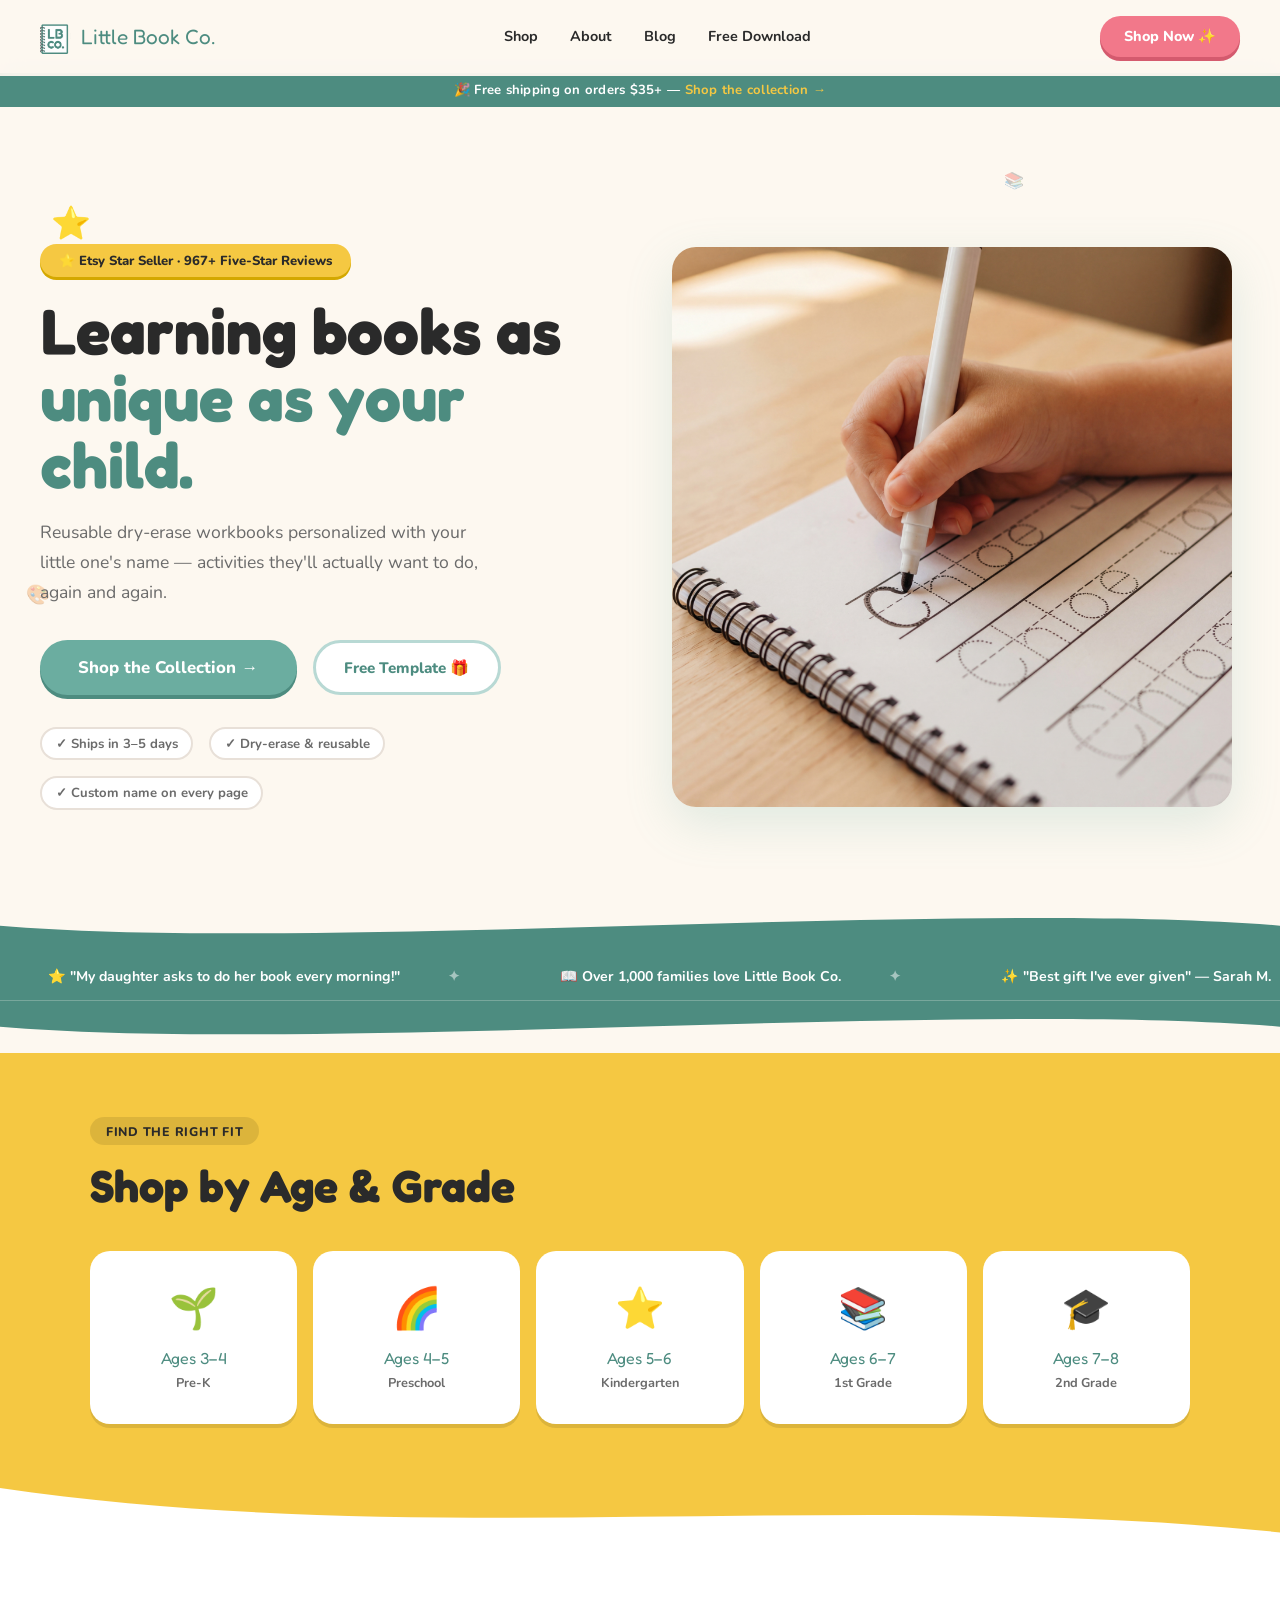
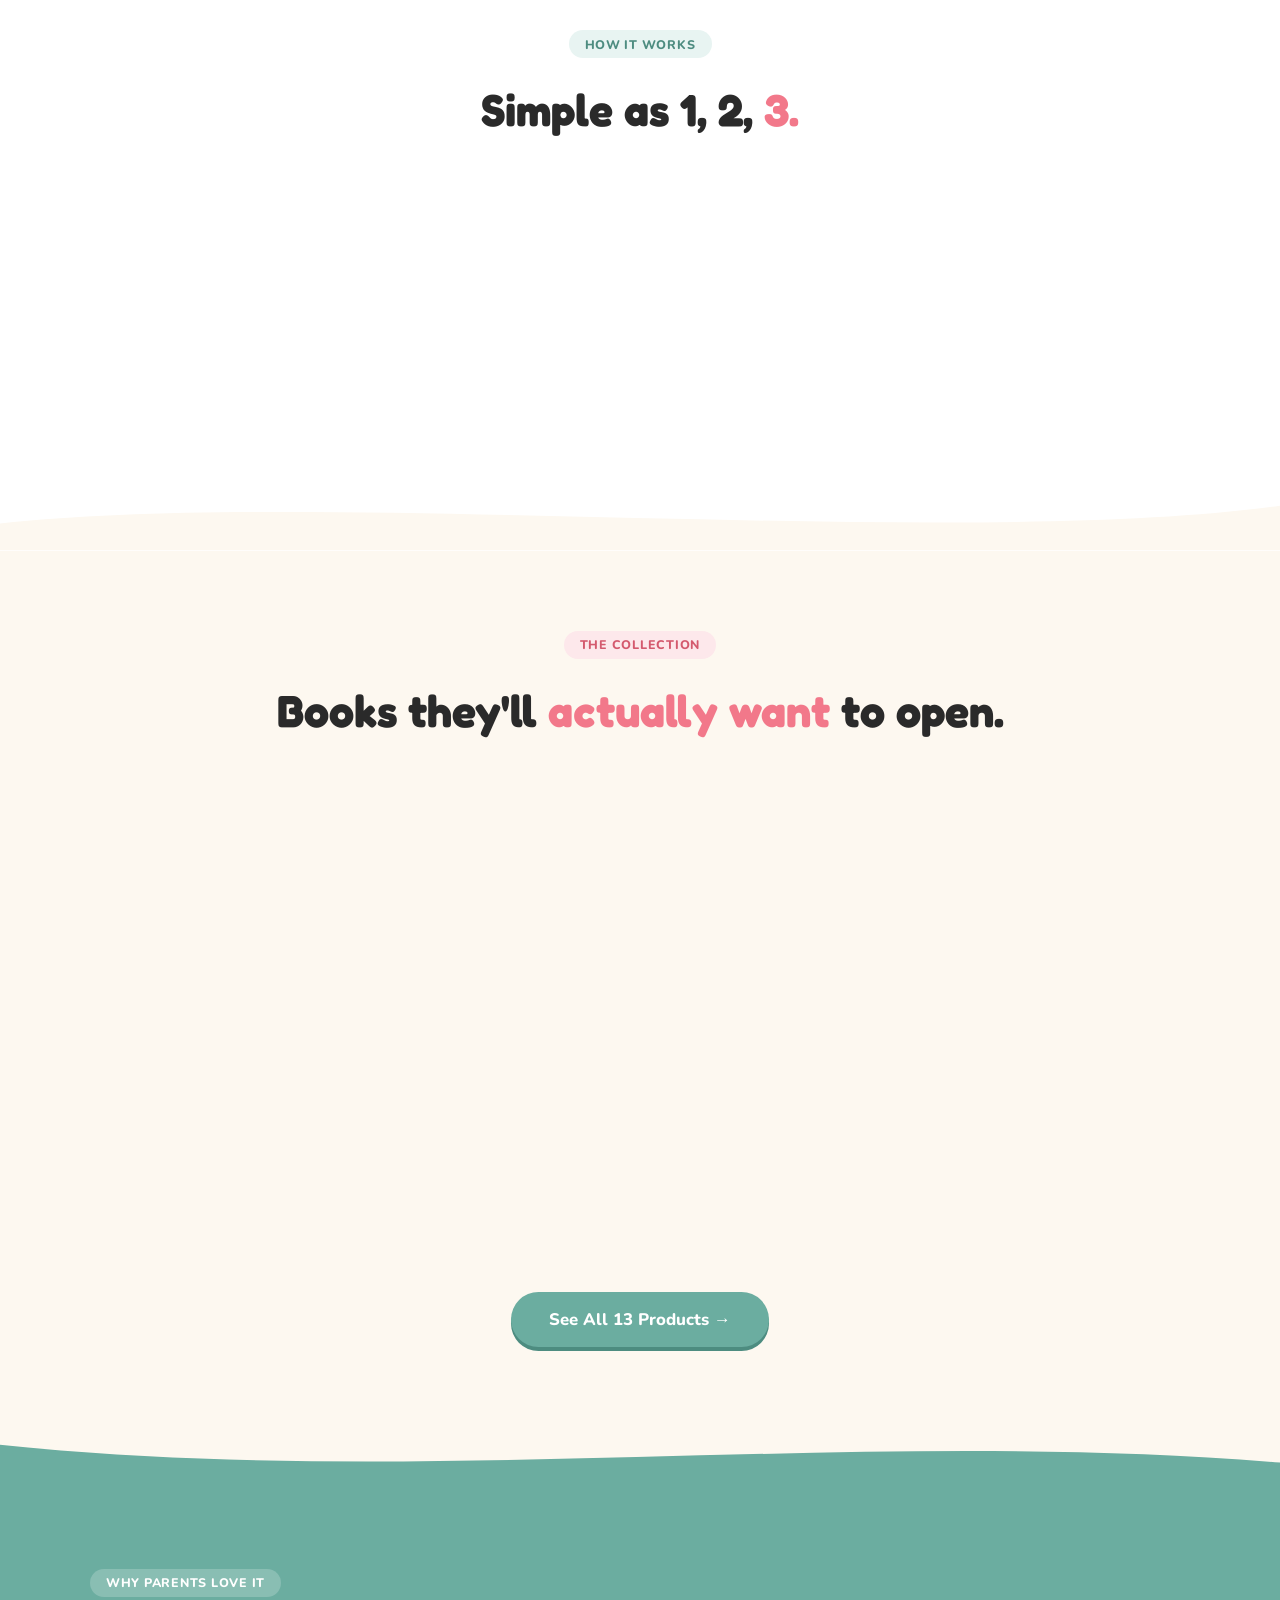
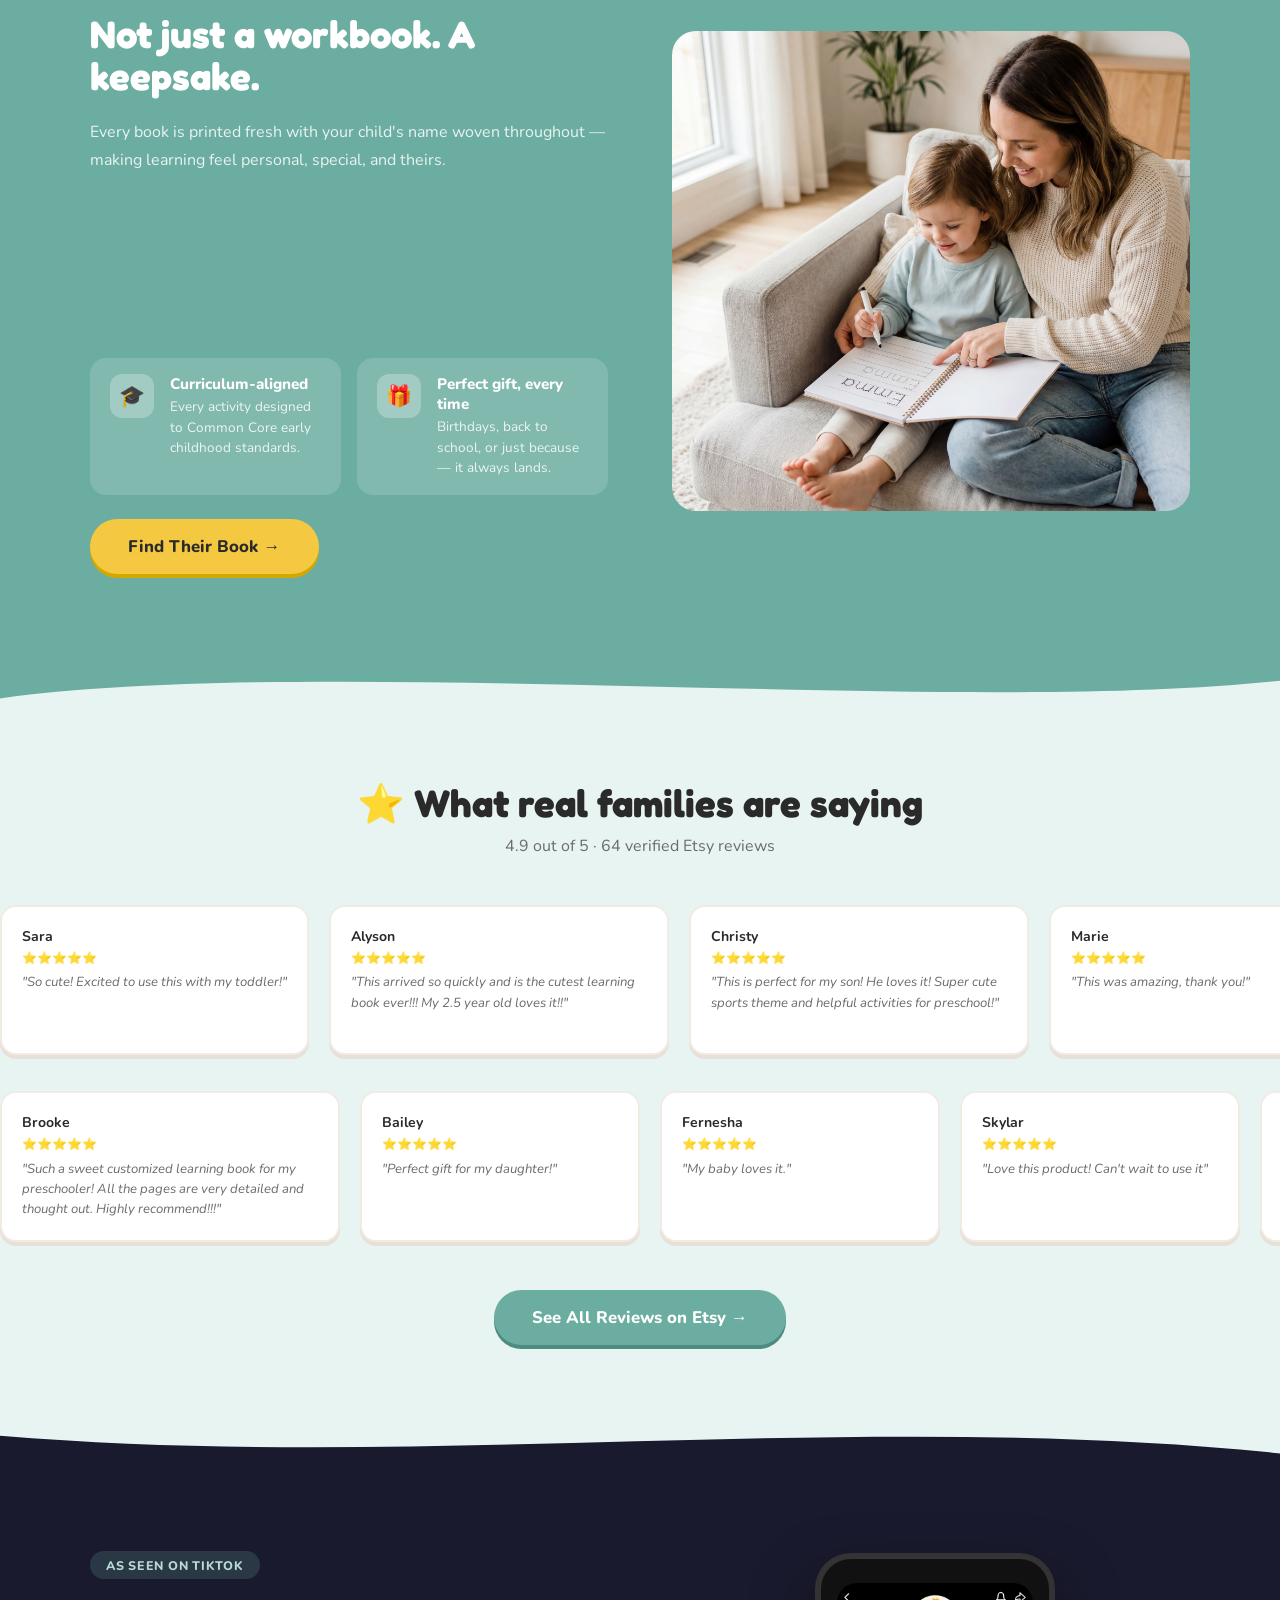
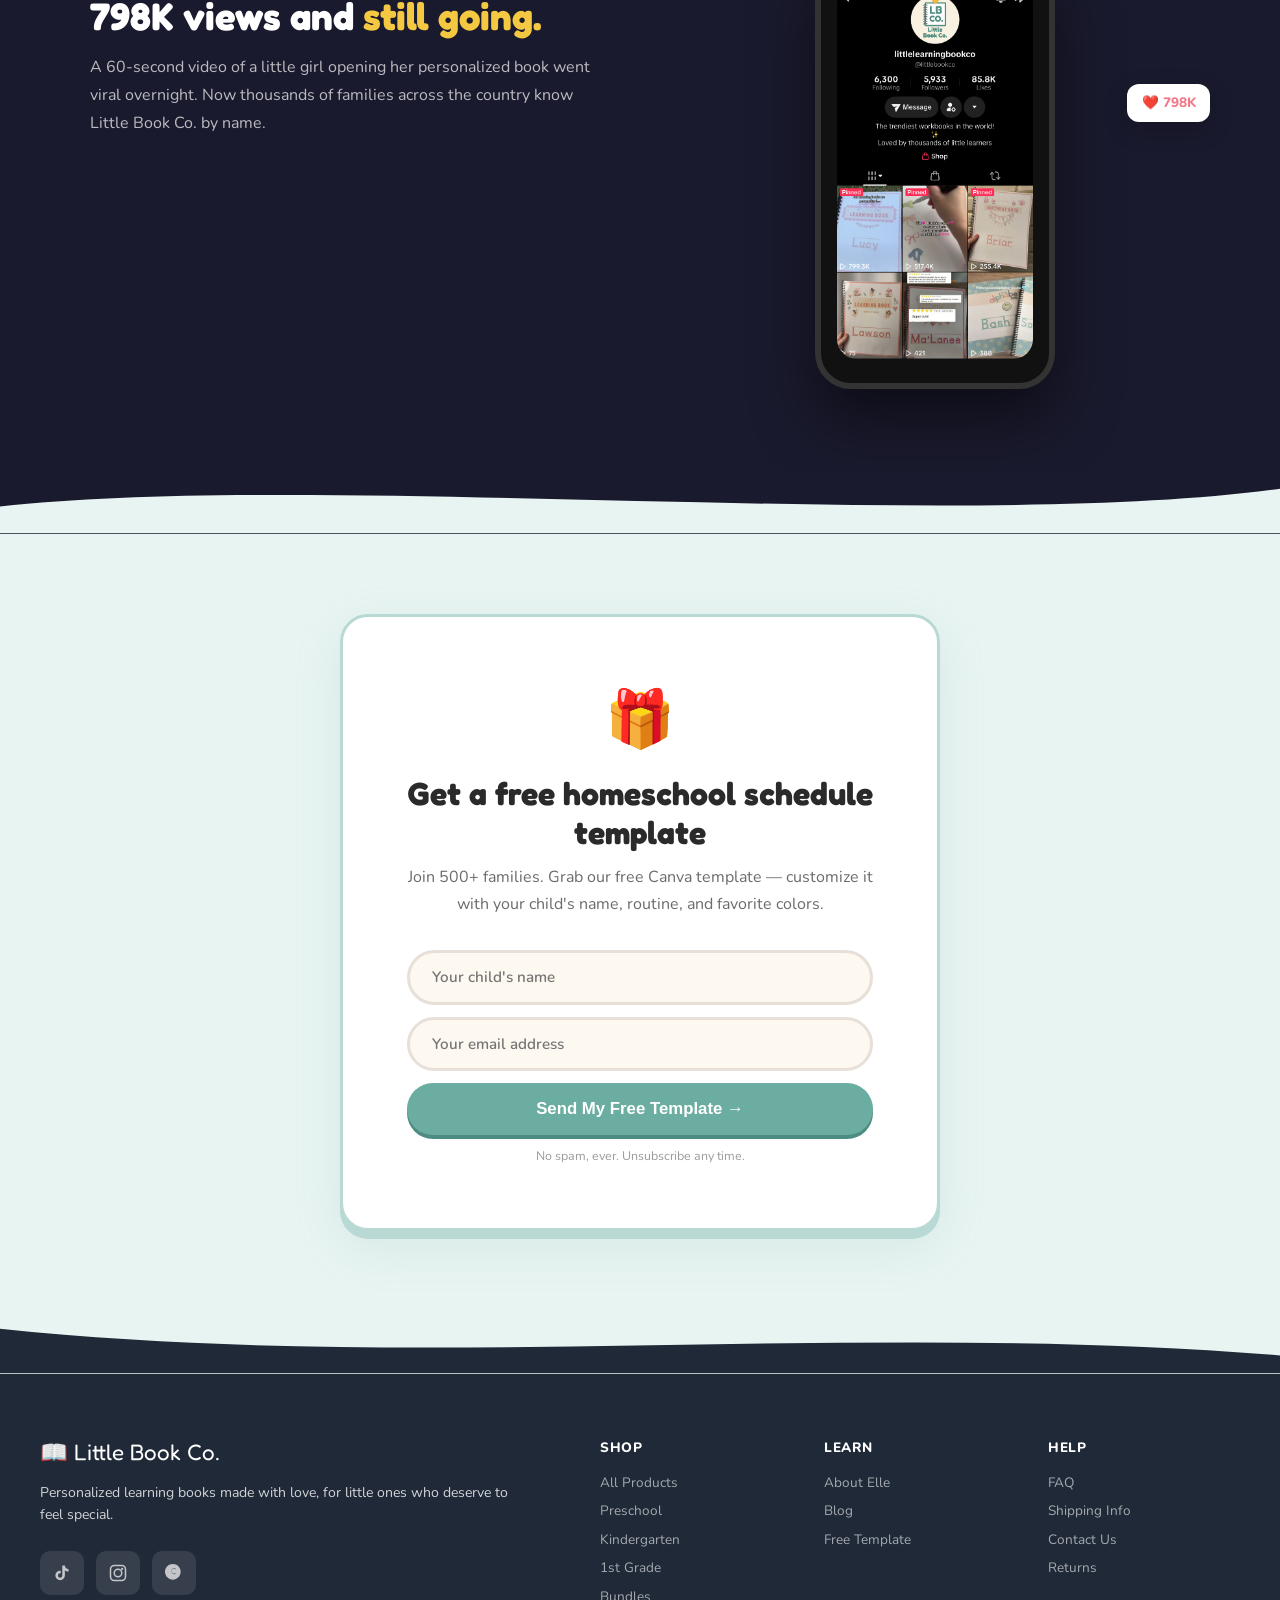
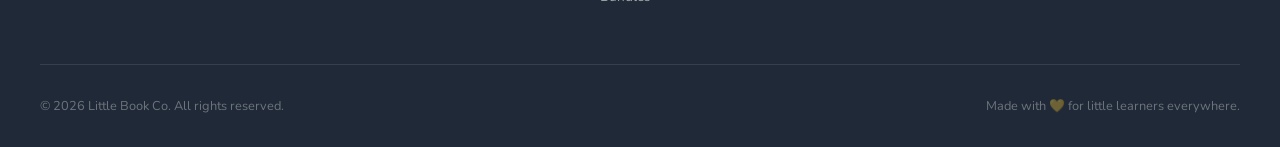
==== index.html @ 2acd8bfc "add back 4 why-items in 2x2 grid to left of mom-child photo Co-Authored-By: Claude Opus 4.6 (1M cont" ====
<!DOCTYPE html>
<html lang="en">
<head>
<meta charset="UTF-8">
<meta name="viewport" content="width=device-width, initial-scale=1.0">
<title>Little Book Co. — Personalized Learning Books for Little Ones</title>
<meta name="description" content="Reusable, personalized preschool workbooks made with love. Dry-erase pages, custom names, and activities kids actually want to do.">
<meta property="og:image" content="og-image.jpg">
<meta property="og:type" content="website">
<meta name="twitter:card" content="summary_large_image">
<meta name="twitter:image" content="og-image.jpg">
<link rel="preconnect" href="https://fonts.googleapis.com">
<link rel="preconnect" href="https://fonts.gstatic.com" crossorigin>
<link href="https://fonts.googleapis.com/css2?family=Fredoka+One&family=Nunito:ital,wght@0,400;0,600;0,700;0,800;0,900;1,700&family=Playfair+Display:ital,wght@0,700;1,700&display=swap" rel="stylesheet">
<style>
:root {
  --teal: #6BADA0;
  --teal-dark: #4d8c80;
  --teal-light: #b8d9d4;
  --teal-pale: #e8f4f2;
  --cream: #FDF8F0;
  --gold: #F5C842;
  --gold-dark: #d4a800;
  --rose: #F2788A;
  --rose-dark: #d45a6e;
  --rose-light: #fde8eb;
  --lavender: #B89FD8;
  --mint: #7ECFB3;
  --text: #2a2a2a;
  --text-light: #6b6b6b;
  --white: #ffffff;
}

* { margin: 0; padding: 0; box-sizing: border-box; }
html { scroll-behavior: smooth; }
body { font-family: 'Nunito', sans-serif; background: var(--cream); color: var(--text); overflow-x: hidden; }

/* ===== NAV ===== */
.nav {
  position: fixed; top: 0; left: 0; right: 0; z-index: 100;
  display: flex; align-items: center; justify-content: space-between;
  padding: 1rem 2.5rem;
  background: rgba(253,248,240,0.92);
  backdrop-filter: blur(12px);
  border-bottom: 3px solid transparent;
  transition: all 0.3s;
}
.nav.scrolled { border-bottom-color: var(--gold); box-shadow: 0 4px 20px rgba(0,0,0,0.08); }
.nav-logo { display: flex; align-items: center; gap: .6rem; text-decoration: none; }
.nav-logo-icon { font-size: 1.6rem; }
.nav-logo-text { font-family: 'Fredoka One', cursive; font-size: 1.3rem; color: var(--teal-dark); }
.nav-links { display: flex; list-style: none; gap: 2rem; }
.nav-links a { text-decoration: none; color: var(--text); font-size: .9rem; font-weight: 700; transition: color 0.2s; }
.nav-links a:hover { color: var(--teal-dark); }
.nav-cta {
  background: var(--rose); color: white;
  padding: .65rem 1.5rem; border-radius: 50px;
  text-decoration: none; font-size: .9rem; font-weight: 800;
  transition: all 0.2s; box-shadow: 0 4px 0 var(--rose-dark);
}
.nav-cta:hover { transform: translateY(-2px); box-shadow: 0 6px 0 var(--rose-dark); }
.hamburger { display: none; flex-direction: column; gap: 5px; background: none; border: none; cursor: pointer; padding: 4px; }
.hamburger span { display: block; width: 24px; height: 3px; background: var(--text); border-radius: 3px; transition: all 0.3s; }
.hamburger.open span:nth-child(1) { transform: rotate(45deg) translate(5px, 5px); }
.hamburger.open span:nth-child(2) { opacity: 0; }
.hamburger.open span:nth-child(3) { transform: rotate(-45deg) translate(5px, -5px); }
.mobile-menu {
  display: none; position: fixed; inset: 0; background: var(--cream); z-index: 99;
  flex-direction: column; align-items: center; justify-content: center; gap: 1.5rem;
  transform: translateY(-100%); transition: transform 0.35s cubic-bezier(.4,0,.2,1);
}
.mobile-menu.open { transform: translateY(0); display: flex; }
.mobile-menu a { font-family: 'Fredoka One', cursive; font-size: 1.8rem; text-decoration: none; color: var(--text); }
.mobile-menu a:hover { color: var(--teal-dark); }
.mobile-cta { background: var(--rose) !important; color: white !important; padding: .8rem 2.5rem; border-radius: 50px; font-size: 1.2rem !important; }

/* ===== ANNOUNCEMENT BAR ===== */
.announce-bar {
  background: var(--teal-dark); color: white;
  text-align: center; padding: .5rem 1rem;
  font-size: .82rem; font-weight: 700; letter-spacing: .02em;
  margin-top: 73px;
}
.announce-bar a { color: var(--gold); text-decoration: none; }

/* ===== HERO ===== */
.hero {
  background: var(--cream);
  padding: 3rem 2.5rem 0;
  position: relative; overflow: hidden;
  min-height: 88vh; display: flex; align-items: center;
}
/* Scattered doodle decorations */
.deco { position: absolute; pointer-events: none; z-index: 0; }
.deco-star { font-size: 2rem; animation: spin 8s linear infinite; }
.deco-heart { font-size: 1.5rem; animation: float 4s ease-in-out infinite; }
.deco-pencil { font-size: 1.8rem; animation: float 5s ease-in-out infinite 1s; }
.deco-star2 { font-size: 1.2rem; animation: spin 6s linear infinite reverse; }
@keyframes spin { from { transform: rotate(0deg); } to { transform: rotate(360deg); } }
@keyframes float { 0%,100% { transform: translateY(0) rotate(-5deg); } 50% { transform: translateY(-12px) rotate(5deg); } }

.hero-inner {
  max-width: 1200px; margin: 0 auto; width: 100%;
  display: grid; grid-template-columns: 1fr 1fr; gap: 3rem; align-items: center;
  position: relative; z-index: 1;
}
.hero-badge {
  display: inline-flex; align-items: center; gap: .5rem;
  background: var(--gold); color: var(--text);
  padding: .45rem 1.2rem; border-radius: 50px;
  font-size: .82rem; font-weight: 800;
  margin-bottom: 1.25rem;
  box-shadow: 0 3px 0 var(--gold-dark);
}
.hero-text h1 {
  font-family: 'Fredoka One', cursive;
  font-size: clamp(2.8rem, 5vw, 4.5rem);
  line-height: 1.05; color: #2a2a2a;
  margin-bottom: 1.25rem;
}
.hero-text h1 em { font-style: normal; color: var(--teal-dark); }
.hero-text p {
  font-size: 1.1rem; line-height: 1.7;
  color: var(--text-light); margin-bottom: 2rem; max-width: 460px;
}
.hero-btns { display: flex; gap: 1rem; flex-wrap: wrap; margin-bottom: 2rem; }
.btn-primary {
  display: inline-block;
  background: var(--teal); color: white;
  padding: .9rem 1.8rem; border-radius: 50px;
  text-decoration: none; font-size: .95rem; font-weight: 800;
  transition: all 0.2s; border: none; cursor: pointer;
  box-shadow: 0 4px 0 var(--teal-dark);
}
.btn-primary:hover { transform: translateY(-2px); box-shadow: 0 6px 0 var(--teal-dark); }
.btn-primary.sm { padding: .6rem 1.2rem; font-size: .85rem; box-shadow: 0 3px 0 var(--teal-dark); }
.btn-primary.lg { padding: 1rem 2.4rem; font-size: 1.05rem; }
.btn-primary.yellow { background: var(--gold); color: var(--text); box-shadow: 0 4px 0 var(--gold-dark); }
.btn-primary.yellow:hover { box-shadow: 0 6px 0 var(--gold-dark); }
.btn-ghost {
  display: inline-block;
  background: white; color: var(--teal-dark);
  padding: .9rem 1.8rem; border-radius: 50px;
  text-decoration: none; font-size: .95rem; font-weight: 800;
  border: 3px solid var(--teal-light);
  transition: all 0.2s;
}
.btn-ghost:hover { border-color: var(--teal); background: var(--teal-pale); }

.hero-trust { display: flex; flex-wrap: wrap; gap: 1rem; }
.trust-item {
  display: flex; align-items: center; gap: .4rem;
  font-size: .82rem; font-weight: 700; color: var(--text-light);
  background: white; padding: .35rem .85rem; border-radius: 50px;
  border: 2px solid #e8e0d8;
}

/* Hero visual */
.hero-visual { position: relative; display: flex; justify-content: center; align-items: flex-end; }
.hero-product-card {
  background: white; border-radius: 24px;
  box-shadow: 0 16px 48px rgba(107,173,160,0.2), 0 6px 0 var(--teal-light);
  overflow: hidden; width: 100%; max-width: 340px;
  animation: float 4s ease-in-out infinite;
}
.product-card-img {
  background: var(--teal-pale); padding: 2.5rem;
  display: flex; align-items: center; justify-content: center; min-height: 240px;
}
.book-cover {
  width: 140px; height: 180px;
  background: var(--teal);
  border-radius: 4px 16px 16px 4px;
  box-shadow: -8px 8px 0 rgba(0,0,0,0.15), inset -3px 0 6px rgba(0,0,0,0.1);
  display: flex; flex-direction: column;
  align-items: center; justify-content: center;
  padding: 1rem; text-align: center; color: white;
}
.book-label { font-size: .65rem; font-weight: 700; letter-spacing: .1em; text-transform: uppercase; opacity: .9; }
.book-label.bold { font-family: 'Fredoka One', cursive; font-size: .85rem; background: rgba(255,255,255,0.2); padding: .15rem .5rem; border-radius: 6px; margin: .15rem 0; letter-spacing: 0; }
.book-label.sm { font-size: .6rem; opacity: .7; }
.book-name-line { font-family: 'Playfair Display', serif; font-style: italic; font-size: .85rem; margin: .5rem 0; }
.book-icons { font-size: .8rem; letter-spacing: .1em; }
.product-card-info { padding: 1.25rem 1.5rem; }
.product-card-name { font-weight: 800; font-size: .95rem; margin-bottom: .25rem; }
.product-card-price { font-family: 'Fredoka One', cursive; font-size: 1.3rem; color: var(--teal-dark); margin-bottom: .75rem; }
.product-card-btn {
  display: block; background: var(--teal); color: white;
  padding: .65rem 1rem; border-radius: 50px; text-decoration: none;
  font-size: .85rem; font-weight: 800; text-align: center;
  box-shadow: 0 3px 0 var(--teal-dark); transition: all .2s;
}
.product-card-btn:hover { transform: translateY(-2px); box-shadow: 0 5px 0 var(--teal-dark); }
.hero-floating-badge {
  position: absolute;
  background: white; border-radius: 50px;
  padding: .45rem 1rem; font-size: .8rem; font-weight: 800;
  box-shadow: 0 4px 16px rgba(0,0,0,0.12);
  white-space: nowrap; border: 2px solid var(--gold);
}
.badge-top { top: -10px; right: -20px; }
.badge-bottom { bottom: 60px; left: -40px; }

/* ===== WAVE DIVIDER ===== */
.wave-divider { display: block; width: 100%; overflow: hidden; line-height: 0; }
.wave-divider svg { display: block; width: 100%; }

/* ===== TICKER ===== */
.ticker-wrap { background: var(--teal-dark); overflow: hidden; padding: .8rem 0; white-space: nowrap; }
.ticker { display: inline-block; animation: ticker 30s linear infinite; }
.ticker span { display: inline-block; color: white; font-size: .88rem; font-weight: 700; padding: 0 3rem; }
.ticker span::after { content: "✦"; margin-left: 3rem; opacity: .5; }
@keyframes ticker { from { transform: translateX(0); } to { transform: translateX(-50%); } }

/* ===== SHOP BY AGE ===== */
.shop-by-age { background: var(--gold); padding: 4rem 2.5rem; position: relative; }
.shop-by-age-inner { max-width: 1100px; margin: 0 auto; }
.section-eyebrow {
  display: inline-block; background: rgba(0,0,0,0.1); color: var(--text);
  padding: .35rem 1rem; border-radius: 50px;
  font-size: .78rem; font-weight: 800; letter-spacing: .06em; text-transform: uppercase;
  margin-bottom: 1rem;
}
.shop-by-age h2 {
  font-family: 'Fredoka One', cursive;
  font-size: clamp(2rem, 3.5vw, 3rem); color: var(--text);
  margin-bottom: 2.5rem; line-height: 1.1;
}
.age-tiles { display: grid; grid-template-columns: repeat(5, 1fr); gap: 1rem; }
.age-tile {
  background: white; border-radius: 20px;
  padding: 1.75rem 1rem; text-align: center;
  text-decoration: none; color: var(--text);
  transition: all 0.2s;
  box-shadow: 0 4px 0 rgba(0,0,0,0.1);
  border: 3px solid transparent;
}
.age-tile:hover { transform: translateY(-4px); box-shadow: 0 8px 0 rgba(0,0,0,0.1); border-color: var(--teal); }
.age-tile-emoji { font-size: 2.5rem; display: block; margin-bottom: .75rem; }
.age-tile-age { font-family: 'Fredoka One', cursive; font-size: 1rem; color: var(--teal-dark); display: block; margin-bottom: .2rem; }
.age-tile-label { font-size: .8rem; font-weight: 700; color: var(--text-light); }

/* ===== HOW IT WORKS ===== */
.how { background: white; padding: 5rem 2.5rem 3rem; position: relative; }
.how-inner { max-width: 1100px; margin: 0 auto; }
.section-header { text-align: center; margin-bottom: 3.5rem; }
.section-header h2 {
  font-family: 'Fredoka One', cursive;
  font-size: clamp(2rem, 3.5vw, 2.8rem); color: var(--text);
}
.section-header h2 em { font-style: normal; color: var(--rose); }
.steps-grid { display: grid; grid-template-columns: repeat(3, 1fr); gap: 2rem; }
.step-card {
  text-align: center; padding: 2.5rem 1.75rem;
  border-radius: 24px; position: relative;
  border: 3px solid transparent;
  transition: all 0.3s;
}
.step-card:nth-child(1) { background: var(--teal-pale); border-color: var(--teal-light); }
.step-card:nth-child(2) { background: #fef9e8; border-color: #fce97a; }
.step-card:nth-child(3) { background: var(--rose-light); border-color: #f9b8c3; }
.step-card:hover { transform: translateY(-6px); }
.step-num {
  position: absolute; top: -16px; left: 50%; transform: translateX(-50%);
  width: 32px; height: 32px; border-radius: 50%;
  font-family: 'Fredoka One', cursive; font-size: .9rem; color: white;
  display: flex; align-items: center; justify-content: center;
}
.step-card:nth-child(1) .step-num { background: var(--teal); }
.step-card:nth-child(2) .step-num { background: var(--gold-dark); }
.step-card:nth-child(3) .step-num { background: var(--rose); }
.step-icon { font-size: 3rem; margin-bottom: 1rem; display: block; }
.step-card h3 { font-family: 'Fredoka One', cursive; font-size: 1.3rem; margin-bottom: .5rem; }
.step-card p { font-size: .9rem; color: var(--text-light); line-height: 1.6; }

/* ===== PRODUCTS ===== */
.products-section { background: var(--cream); padding: 5rem 2.5rem; }
.products-inner { max-width: 1100px; margin: 0 auto; }
.products-grid { display: grid; grid-template-columns: repeat(3, 1fr); gap: 1.75rem; margin-bottom: 3rem; }
.product-card {
  background: white; border-radius: 24px; overflow: hidden;
  box-shadow: 0 4px 0 #e8e0d8;
  border: 3px solid #f0ebe3;
  transition: all 0.3s; cursor: pointer;
}
.product-card:hover { transform: translateY(-6px); box-shadow: 0 10px 0 #e8e0d8; border-color: var(--teal-light); }
.pc-img {
  height: 210px; display: flex; align-items: center; justify-content: center;
  position: relative; overflow: hidden;
}
.pc-book {
  width: 95px; height: 125px; border-radius: 4px 12px 12px 4px;
  box-shadow: -6px 6px 0 rgba(0,0,0,0.12);
  display: flex; align-items: center; justify-content: center;
  transition: transform 0.3s;
}
.product-card:hover .pc-book { transform: rotate(-4deg) scale(1.05); }
.pc-book-inner { text-align: center; color: white; font-size: .72rem; font-weight: 700; line-height: 1.7; }
.pc-name { display: block; font-family: 'Playfair Display', serif; font-style: italic; font-size: .88rem; }
.pc-body { padding: 1.4rem; }
.pc-tag {
  display: inline-block; padding: .2rem .7rem; border-radius: 50px;
  font-size: .72rem; font-weight: 800; margin-bottom: .6rem;
}
.pc-tag.teal { background: var(--teal-pale); color: var(--teal-dark); }
.pc-tag.rose { background: var(--rose-light); color: var(--rose-dark); }
.pc-tag.gold { background: #fef9e8; color: var(--gold-dark); }
.pc-body h3 { font-family: 'Fredoka One', cursive; font-size: 1.1rem; margin-bottom: .4rem; }
.pc-body p { font-size: .84rem; color: var(--text-light); line-height: 1.5; margin-bottom: .9rem; }
.pc-price { font-family: 'Fredoka One', cursive; font-size: 1.2rem; color: var(--teal-dark); margin-bottom: .75rem; }
.products-cta { text-align: center; }

/* ===== COLOR BLOCK SECTION ===== */
.color-block { padding: 5rem 2.5rem; position: relative; }
.color-block.teal-bg { background: var(--teal); }
.color-block.rose-bg { background: var(--rose-light); }
.color-block-inner { max-width: 1100px; margin: 0 auto; display: grid; grid-template-columns: 1fr 1fr; gap: 4rem; align-items: center; }
.color-block.teal-bg h2 { color: white; }
.color-block.teal-bg p { color: rgba(255,255,255,0.85); }
.color-block.teal-bg .section-eyebrow { background: rgba(255,255,255,0.2); color: white; }
.color-block h2 { font-family: 'Fredoka One', cursive; font-size: clamp(2rem,3vw,2.8rem); line-height: 1.1; margin-bottom: 1.25rem; }
.color-block p { font-size: 1rem; line-height: 1.75; margin-bottom: 2rem; }

/* WHY LIST */
.why-list { display: flex; flex-direction: column; gap: 1.25rem; }
.why-item {
  display: flex; gap: 1rem; align-items: flex-start;
  background: rgba(255,255,255,0.15); border-radius: 16px; padding: 1rem 1.25rem;
}
.why-icon-wrap {
  width: 44px; height: 44px; border-radius: 12px;
  background: rgba(255,255,255,0.25);
  display: flex; align-items: center; justify-content: center;
  font-size: 1.3rem; flex-shrink: 0;
}
.why-item strong { display: block; font-size: .95rem; font-weight: 800; color: white; margin-bottom: .2rem; }
.why-item p { font-size: .85rem; color: rgba(255,255,255,0.8); line-height: 1.5; margin: 0; }

/* REVIEW STACK */
.review-stack { display: flex; flex-direction: column; gap: 1rem; }
.review-card {
  background: white; border-radius: 20px;
  padding: 1.5rem; box-shadow: 0 4px 0 rgba(0,0,0,0.06);
  border: 2px solid rgba(0,0,0,0.06);
}
.review-stars { font-size: .9rem; margin-bottom: .6rem; }
.review-card p { font-size: .88rem; line-height: 1.6; font-style: italic; margin-bottom: .6rem; color: var(--text); }
.review-author { font-size: .78rem; font-weight: 700; color: var(--text-light); }

/* ===== VIRAL SECTION ===== */
.viral-section { background: #1a1a2e; padding: 5rem 2.5rem; position: relative; overflow: hidden; }
.viral-inner { max-width: 1100px; margin: 0 auto; display: grid; grid-template-columns: 1fr 1fr; gap: 5rem; align-items: center; position: relative; z-index: 1; }
.viral-text .section-eyebrow { background: rgba(107,173,160,0.2); color: var(--teal-light); }
.viral-text h2 { font-family: 'Fredoka One', cursive; font-size: clamp(2rem,3vw,3rem); color: white; margin-bottom: 1rem; line-height: 1.1; }
.viral-text h2 em { font-style: normal; color: var(--gold); }
.viral-text p { color: rgba(255,255,255,0.7); line-height: 1.75; margin-bottom: 2rem; }
.viral-stats { display: grid; grid-template-columns: 1fr 1fr; gap: 1rem; }
.viral-stat { background: rgba(255,255,255,0.07); border-radius: 16px; padding: 1.25rem; text-align: center; border: 1px solid rgba(255,255,255,0.1); }
.viral-stat-num { font-family: 'Fredoka One', cursive; font-size: 2rem; color: var(--gold); display: block; }
.viral-stat-label { font-size: .78rem; color: rgba(255,255,255,0.6); font-weight: 600; }
.phone-mockup {
  background: #111; border-radius: 36px;
  border: 6px solid #333;
  padding: 1.5rem 1rem;
  max-width: 240px; margin: 0 auto;
  box-shadow: 0 30px 60px rgba(0,0,0,0.5);
}
.phone-screen {
  background: var(--teal-pale); border-radius: 20px;
  aspect-ratio: 1206/2315; display: flex; flex-direction: column;
  align-items: center; justify-content: center; gap: 1rem;
  padding: 1.5rem;
}
.phone-screen-icon { font-size: 4rem; }
.phone-screen-text { text-align: center; }
.phone-screen-text strong { display: block; font-family: 'Fredoka One', cursive; font-size: 1.1rem; color: var(--teal-dark); }
.phone-screen-text span { font-size: .8rem; color: var(--text-light); }
.like-badge {
  position: absolute; top: 30%; right: -20px;
  background: white; border-radius: 12px;
  padding: .6rem .9rem; box-shadow: 0 8px 24px rgba(0,0,0,0.2);
  font-weight: 800; font-size: .85rem; color: var(--rose);
  display: flex; align-items: center; gap: .4rem;
}

/* ===== EMAIL CAPTURE ===== */
.email-section { background: var(--teal-pale); padding: 5rem 2.5rem; }
.email-card {
  background: white; border-radius: 28px;
  padding: 4rem; text-align: center; max-width: 600px; margin: 0 auto;
  box-shadow: 0 8px 0 var(--teal-light), 0 16px 48px rgba(107,173,160,0.15);
  border: 3px solid var(--teal-light);
}
.email-card-deco { font-size: 3.5rem; margin-bottom: 1rem; }
.email-card h2 { font-family: 'Fredoka One', cursive; font-size: 2rem; margin-bottom: .75rem; }
.email-card p { color: var(--text-light); line-height: 1.7; margin-bottom: 2rem; }
.email-form { display: flex; flex-direction: column; gap: .75rem; }
.email-input {
  width: 100%; padding: .9rem 1.4rem;
  border: 3px solid #e8e0d8; border-radius: 50px;
  font-family: 'Nunito', sans-serif; font-size: .95rem; font-weight: 600;
  outline: none; transition: border-color .2s; color: var(--text);
  background: var(--cream);
}
.email-input:focus { border-color: var(--teal); }
.email-fine { font-size: .78rem; color: #9b9b9b; margin-top: .75rem; }

/* ===== FOOTER ===== */
.footer { background: #1f2937; color: rgba(255,255,255,0.8); padding: 4rem 2.5rem 2rem; }
.footer-wave { background: #1f2937; display: block; }
.footer-inner {
  max-width: 1200px; margin: 0 auto;
  display: grid; grid-template-columns: 1.5fr 2fr; gap: 5rem;
  padding-bottom: 3rem; border-bottom: 1px solid rgba(255,255,255,0.1); margin-bottom: 2rem;
}
.footer-logo { font-family: 'Fredoka One', cursive; font-size: 1.4rem; color: white; margin-bottom: 1rem; }
.footer-brand p { font-size: .88rem; line-height: 1.6; margin-bottom: 1.5rem; }
.footer-social { display: flex; gap: .75rem; }
.footer-social a {
  width: 44px; height: 44px; border-radius: 10px;
  background: rgba(255,255,255,0.1);
  display: flex; align-items: center; justify-content: center;
  color: rgba(255,255,255,0.7); text-decoration: none;
  transition: all .2s;
}
.footer-social a:hover { background: rgba(255,255,255,0.25); color: white; }
.footer-links-col { display: grid; grid-template-columns: repeat(3, 1fr); gap: 2rem; }
.footer-col h4 { color: white; font-size: .85rem; font-weight: 800; margin-bottom: 1rem; letter-spacing: .05em; text-transform: uppercase; }
.footer-col a { display: block; color: rgba(255,255,255,0.6); text-decoration: none; font-size: .85rem; margin-bottom: .6rem; transition: color .2s; }
.footer-col a:hover { color: var(--teal-light); }
.footer-bottom { max-width: 1200px; margin: 0 auto; display: flex; justify-content: space-between; flex-wrap: wrap; gap: .5rem; font-size: .8rem; color: rgba(255,255,255,0.35); }

/* ===== REVEAL ===== */
.reveal { opacity: 0; transform: translateY(24px); transition: all 0.55s ease; }
.reveal.visible { opacity: 1; transform: translateY(0); }

/* ===== RESPONSIVE ===== */
@media (max-width: 960px) {
  .nav-links { display: none; }
  .hamburger { display: flex; }
  .nav-cta { display: none; }
  .hero-inner { grid-template-columns: 1fr; text-align: center; gap: 2.5rem; }
  .hero-text p { margin: 0 auto 2rem; }
  .hero-btns { justify-content: center; }
  .hero-trust { justify-content: center; }
  .age-tiles { grid-template-columns: repeat(3, 1fr); }
  .steps-grid { grid-template-columns: 1fr; }
  .products-grid { grid-template-columns: repeat(2, 1fr); }
  .color-block-inner { grid-template-columns: 1fr; gap: 2.5rem; }
  .viral-inner { grid-template-columns: 1fr; }
  .footer-inner { grid-template-columns: 1fr; gap: 2.5rem; }
}
@media (max-width: 960px) {
  #reviewsGrid { grid-template-columns: repeat(2, 1fr) !important; }
}
@media (max-width: 600px) {
  .age-tiles { grid-template-columns: repeat(2, 1fr); }
  .age-tile-emoji { font-size: 2.8rem; }
  .age-tile-label { font-size: .85rem; }
  .products-grid { grid-template-columns: 1fr; }
  .footer-links-col { grid-template-columns: 1fr 1fr; }
  .email-card { padding: 2rem 1.5rem; }
  .nav { padding: 1rem 1.25rem; }
  .viral-stats { grid-template-columns: 1fr 1fr; }
  #reviewsGrid { grid-template-columns: 1fr !important; }
}
</style>
</head>
<body>

<nav class="nav" id="nav">
  <a href="index.html" class="nav-logo">
    <img src="Logo-small.png" alt="Little Book Co." class="nav-logo-img" style="height:36px;width:auto;">
    <span class="nav-logo-text">Little Book Co.</span>
  </a>
  <ul class="nav-links">
    <li><a href="shop.html">Shop</a></li>
    <li><a href="about.html">About</a></li>
    <li><a href="blog.html">Blog</a></li>
    <li><a href="freebie.html">Free Download</a></li>
  </ul>
  <a href="shop.html" class="nav-cta">Shop Now ✨</a>
  <button class="hamburger" id="hamburger" aria-label="Menu"><span></span><span></span><span></span></button>
</nav>

<div class="mobile-menu" id="mobileMenu">
  <a href="shop.html">Shop</a>
  <a href="about.html">About</a>
  <a href="blog.html">Blog</a>
  <a href="freebie.html">Free Download</a>
  <a href="shop.html" class="mobile-cta">Shop Now ✨</a>
</div>

<div class="announce-bar">
  🎉 Free shipping on orders $35+ — <a href="shop.html">Shop the collection →</a>
</div>

<!-- HERO -->
<section class="hero">
  <!-- Scattered decorations -->
  <div class="deco deco-star" style="top:12%;left:4%;">⭐</div>
  <div class="deco deco-heart" style="top:20%;right:6%;">💛</div>
  <div class="deco deco-pencil" style="bottom:25%;left:6%;">✏️</div>
  <div class="deco deco-star2" style="bottom:30%;right:8%;">🌟</div>
  <div class="deco" style="top:60%;left:2%;font-size:1.2rem;opacity:.4;">🎨</div>
  <div class="deco" style="top:8%;right:20%;font-size:1rem;opacity:.3;">📚</div>

  <div class="hero-inner">
    <div class="hero-text">
      <div class="hero-badge">⭐ Etsy Star Seller · 967+ Five-Star Reviews</div>
      <h1>Learning books&nbsp;as<br><em>unique as your child.</em></h1>
      <p>Reusable dry-erase workbooks personalized with your little one's name — activities they'll actually want to do, again and again.</p>
      <div class="hero-btns">
        <a href="shop.html" class="btn-primary lg">Shop the Collection →</a>
        <a href="freebie.html" class="btn-ghost">Free Template 🎁</a>
      </div>
      <div class="hero-trust">
        <div class="trust-item">✓ Ships in 3–5 days</div>
        <div class="trust-item">✓ Dry-erase & reusable</div>
        <div class="trust-item">✓ Custom name on every page</div>
      </div>
    </div>
    <div class="hero-visual">
      <img src="Images/lifestyle-tracing.jpg" alt="Child tracing letters in personalized book" style="border-radius:24px;box-shadow:0 16px 48px rgba(107,173,160,0.2);max-width:560px;width:100%;object-fit:contain;">
    </div>
  </div>
</section>

<!-- WAVE DOWN -->
<div class="wave-divider">
  <svg viewBox="0 0 1440 60" xmlns="http://www.w3.org/2000/svg" preserveAspectRatio="none">
    <path d="M0,30 C360,60 1080,0 1440,30 L1440,60 L0,60 Z" fill="#4d8c80"/>
  </svg>
</div>

<!-- TICKER -->
<div class="ticker-wrap">
  <div class="ticker">
    <span>⭐ "My daughter asks to do her book every morning!"</span>
    <span>📖 Over 1,000 families love Little Book Co.</span>
    <span>✨ "Best gift I've ever given" — Sarah M.</span>
    <span>🎉 798K TikTok views and counting</span>
    <span>💛 "She recognized her name in print for the first time!" — Jessica T.</span>
    <span>🌟 Etsy Star Seller — top-rated shop</span>
    <span>⭐ "My daughter asks to do her book every morning!"</span>
    <span>📖 Over 1,000 families love Little Book Co.</span>
    <span>✨ "Best gift I've ever given" — Sarah M.</span>
    <span>🎉 798K TikTok views and counting</span>
    <span>💛 "She recognized her name in print for the first time!" — Jessica T.</span>
    <span>🌟 Etsy Star Seller — top-rated shop</span>
  </div>
</div>

<!-- WAVE UP -->
<div class="wave-divider" style="transform:rotate(180deg);">
  <svg viewBox="0 0 1440 60" xmlns="http://www.w3.org/2000/svg" preserveAspectRatio="none">
    <path d="M0,30 C360,60 1080,0 1440,30 L1440,60 L0,60 Z" fill="#4d8c80"/>
  </svg>
</div>

<!-- SHOP BY AGE -->
<div class="shop-by-age">
  <div class="shop-by-age-inner">
    <div class="section-eyebrow">Find the Right Fit</div>
    <h2>Shop by Age & Grade</h2>
    <div class="age-tiles">
      <a href="shop.html" class="age-tile reveal">
        <span class="age-tile-emoji">🌱</span>
        <span class="age-tile-age">Ages 3–4</span>
        <span class="age-tile-label">Pre-K</span>
      </a>
      <a href="shop.html" class="age-tile reveal">
        <span class="age-tile-emoji">🌈</span>
        <span class="age-tile-age">Ages 4–5</span>
        <span class="age-tile-label">Preschool</span>
      </a>
      <a href="shop.html" class="age-tile reveal">
        <span class="age-tile-emoji">⭐</span>
        <span class="age-tile-age">Ages 5–6</span>
        <span class="age-tile-label">Kindergarten</span>
      </a>
      <a href="shop.html" class="age-tile reveal">
        <span class="age-tile-emoji">📚</span>
        <span class="age-tile-age">Ages 6–7</span>
        <span class="age-tile-label">1st Grade</span>
      </a>
      <a href="shop.html" class="age-tile reveal">
        <span class="age-tile-emoji">🎓</span>
        <span class="age-tile-age">Ages 7–8</span>
        <span class="age-tile-label">2nd Grade</span>
      </a>
    </div>
  </div>
</div>

<!-- WAVE -->
<div class="wave-divider" style="background:var(--gold);">
  <svg viewBox="0 0 1440 70" xmlns="http://www.w3.org/2000/svg" preserveAspectRatio="none">
    <path d="M0,0 C480,70 960,0 1440,50 L1440,70 L0,70 Z" fill="white"/>
  </svg>
</div>

<!-- HOW IT WORKS -->
<section class="how">
  <div class="how-inner">
    <div class="section-header">
      <div class="section-eyebrow" style="background:var(--teal-pale);color:var(--teal-dark);">How It Works</div>
      <h2 style="margin-top:.5rem;">Simple as 1, 2, <em>3.</em></h2>
    </div>
    <div class="steps-grid">
      <div class="step-card reveal">
        <div class="step-num">01</div>
        <span class="step-icon">✏️</span>
        <h3>Personalize</h3>
        <p>Enter your child's name, grade, and favorite theme at checkout.</p>
      </div>
      <div class="step-card reveal">
        <div class="step-num">02</div>
        <span class="step-icon">🎨</span>
        <h3>We Create</h3>
        <p>We design and print a fully personalized book made just for them.</p>
      </div>
      <div class="step-card reveal">
        <div class="step-num">03</div>
        <span class="step-icon">📬</span>
        <h3>It Arrives!</h3>
        <p>Delivered in 3–5 days. Use it hundreds of times with dry-erase markers.</p>
      </div>
    </div>
  </div>
</section>

<!-- WAVE -->
<div class="wave-divider" style="background:white;">
  <svg viewBox="0 0 1440 70" xmlns="http://www.w3.org/2000/svg" preserveAspectRatio="none">
    <path d="M0,40 C360,0 1080,70 1440,20 L1440,70 L0,70 Z" fill="var(--cream)"/>
  </svg>
</div>

<!-- FEATURED PRODUCTS -->
<section class="products-section">
  <div class="products-inner">
    <div class="section-header">
      <div class="section-eyebrow" style="background:var(--rose-light);color:var(--rose-dark);">The Collection</div>
      <h2 style="margin-top:.5rem;">Books they'll <em style="color:var(--rose);">actually want</em> to open.</h2>
    </div>
    <div class="products-grid">
      <div class="product-card reveal">
        <div class="pc-img" style="background:var(--teal-pale);">
          <img src="Images/product-preschool-learning/product-preschool-learning-1.png" alt="Preschool Learning Book" style="width:100%;height:100%;object-fit:cover;border-radius:16px 16px 0 0;">
        </div>
        <div class="pc-body">
          <div class="pc-tag teal">Best Seller</div>
          <h3>Preschool Learning Book</h3>
          <p>19 dry-erase pages — name tracing, feelings, shapes, letters, counting & more.</p>
          <div class="pc-price">$29.70</div>
          <a href="shop.html" class="btn-primary sm">Customize →</a>
        </div>
      </div>
      <div class="product-card reveal">
        <div class="pc-img" style="background:var(--rose-light);">
          <img src="Images/product-kindergarten/product-kindergarten-1.png" alt="Kindergarten Learning Book" style="width:100%;height:100%;object-fit:cover;border-radius:16px 16px 0 0;">
        </div>
        <div class="pc-body">
          <div class="pc-tag rose">Best Seller</div>
          <h3>Kindergarten Learning Book</h3>
          <p>20 dry-erase pages — sight words, decodable words, addition, subtraction & more.</p>
          <div class="pc-price">$29.70</div>
          <a href="shop.html" class="btn-primary sm" style="background:var(--rose);box-shadow:0 3px 0 var(--rose-dark);">Customize →</a>
        </div>
      </div>
      <div class="product-card reveal">
        <div class="pc-img" style="background:#fef9e8;">
          <img src="Images/product-preschool-book-set/product-preschool-book-set-1.png" alt="4-Book Preschool Set" style="width:100%;height:100%;object-fit:cover;border-radius:16px 16px 0 0;">
        </div>
        <div class="pc-body">
          <div class="pc-tag gold">Most Popular</div>
          <h3>4-Book Preschool Set — Bows</h3>
          <p>Learning + Name + Alphabet + Numbers Book. Free shipping.</p>
          <div class="pc-price">$99.00</div>
          <a href="shop.html" class="btn-primary sm yellow">Shop Bundle →</a>
        </div>
      </div>
    </div>
    <div class="products-cta">
      <a href="shop.html" class="btn-primary lg">See All 13 Products →</a>
    </div>
  </div>
</section>

<!-- WAVE -->
<div class="wave-divider" style="background:var(--cream);">
  <svg viewBox="0 0 1440 70" xmlns="http://www.w3.org/2000/svg" preserveAspectRatio="none">
    <path d="M0,20 C480,70 960,0 1440,40 L1440,70 L0,70 Z" fill="var(--teal)"/>
  </svg>
</div>

<!-- WHY COLOR BLOCK -->
<section class="color-block teal-bg">
  <div class="color-block-inner">
    <div>
      <div class="section-eyebrow">Why Parents Love It</div>
      <h2>Not just a workbook. A keepsake.</h2>
      <p>Every book is printed fresh with your child's name woven throughout — making learning feel personal, special, and theirs.</p>
      <div style="display:grid;grid-template-columns:1fr 1fr;gap:1rem;margin:1.5rem 0;">
        <div class="why-item reveal"><div class="why-icon-wrap">🔁</div><div><strong>Reusable forever</strong><p>Dry-erase pages mean hundreds of uses — never buy another workbook.</p></div></div>
        <div class="why-item reveal"><div class="why-icon-wrap">💛</div><div><strong>Truly personalized</strong><p>Their name on every page. Crayola can't do that. We can.</p></div></div>
        <div class="why-item reveal"><div class="why-icon-wrap">🎓</div><div><strong>Curriculum-aligned</strong><p>Every activity designed to Common Core early childhood standards.</p></div></div>
        <div class="why-item reveal"><div class="why-icon-wrap">🎁</div><div><strong>Perfect gift, every time</strong><p>Birthdays, back to school, or just because — it always lands.</p></div></div>
      </div>
      <a href="shop.html" class="btn-primary yellow lg">Find Their Book →</a>
    </div>
    <div>
      <img src="Images/lifestyle-mom-child.jpg" alt="Mom and child using personalized learning book" style="border-radius:24px;object-fit:cover;height:480px;width:100%;display:block;">
    </div>
  </div>
</section>

<!-- WAVE -->
<div class="wave-divider" style="background:var(--teal);">
  <svg viewBox="0 0 1440 70" xmlns="http://www.w3.org/2000/svg" preserveAspectRatio="none">
    <path d="M0,50 C360,0 1080,70 1440,30 L1440,70 L0,70 Z" fill="var(--teal-pale)"/>
  </svg>
</div>

<!-- REVIEWS MARQUEE -->
<section class="reviews-marquee-section" style="background:var(--teal-pale);padding:4rem 0;overflow:hidden;">
  <div style="text-align:center;margin-bottom:2.5rem;padding:0 2rem;">
    <h2 style="font-family:'Fredoka One',cursive;font-size:clamp(1.8rem,3vw,2.8rem);margin-bottom:.5rem;">⭐ What real families are saying</h2>
    <p style="font-size:1rem;color:var(--text-light);">4.9 out of 5 · 64 verified Etsy reviews</p>
  </div>
  <style>
  .marquee-row{display:flex;gap:1.25rem;width:max-content;padding:.5rem 0;}
  .marquee-row.scroll-left{animation:scrollL 80s linear infinite;}
  .marquee-row.scroll-right{animation:scrollR 80s linear infinite;}
  .marquee-row:hover{animation-play-state:paused;}
  @keyframes scrollL{0%{transform:translateX(0);}100%{transform:translateX(-50%);}}
  @keyframes scrollR{0%{transform:translateX(-50%);}100%{transform:translateX(0);}}
  .rv-card{background:white;border-radius:16px;padding:1.25rem;border:2px solid #f0ebe3;box-shadow:0 4px 0 #e8e0d8;min-width:280px;max-width:340px;flex-shrink:0;}
  .rv-card strong{font-size:.88rem;display:block;margin-bottom:.25rem;}
  .rv-card .rv-stars{font-size:.75rem;margin-bottom:.4rem;}
  .rv-card p{font-style:italic;font-size:.82rem;color:var(--text-light);line-height:1.55;margin:0;}
  </style>
  <div style="margin-bottom:1.25rem;">
    <div class="marquee-row scroll-left">
      <div class="rv-card"><strong>Sara</strong><div class="rv-stars">⭐⭐⭐⭐⭐</div><p>"So cute! Excited to use this with my toddler!"</p></div>
      <div class="rv-card"><strong>Alyson</strong><div class="rv-stars">⭐⭐⭐⭐⭐</div><p>"This arrived so quickly and is the cutest learning book ever!!! My 2.5 year old loves it!!"</p></div>
      <div class="rv-card"><strong>Christy</strong><div class="rv-stars">⭐⭐⭐⭐⭐</div><p>"This is perfect for my son! He loves it! Super cute sports theme and helpful activities for preschool!"</p></div>
      <div class="rv-card"><strong>Marie</strong><div class="rv-stars">⭐⭐⭐⭐⭐</div><p>"This was amazing, thank you!"</p></div>
      <div class="rv-card"><strong>Etsy buyer</strong><div class="rv-stars">⭐⭐⭐⭐⭐</div><p>"So good! Love the book!"</p></div>
      <div class="rv-card"><strong>Carmencita</strong><div class="rv-stars">⭐⭐⭐⭐⭐</div><p>"My granddaughter will use this and help her with school"</p></div>
      <div class="rv-card"><strong>Liz</strong><div class="rv-stars">⭐⭐⭐⭐⭐</div><p>"Lovely item for little ones! Owner is amazing!"</p></div>
      <div class="rv-card"><strong>Liz</strong><div class="rv-stars">⭐⭐⭐⭐⭐</div><p>"Such a cute, helpful gift for little ones just learning these skills! Owner of the shop is WONDERFUL!!!"</p></div>
      <div class="rv-card"><strong>Etsy buyer</strong><div class="rv-stars">⭐⭐⭐⭐⭐</div><p>"After getting a preschool book for our son, we realized they are the perfect special gift and got three more for the 4 year olds in our life!"</p></div>
      <div class="rv-card"><strong>Liz</strong><div class="rv-stars">⭐⭐⭐⭐⭐</div><p>"Seller was amazing and was so helpful with a mistake I made when ordering! Thank you!!!"</p></div>
      <div class="rv-card"><strong>Vicki</strong><div class="rv-stars">⭐⭐⭐⭐⭐</div><p>"Good quality and customer service"</p></div>
      <div class="rv-card"><strong>Natalie</strong><div class="rv-stars">⭐⭐⭐⭐⭐</div><p>"Came super quick and is exactly as described! Love it!"</p></div>
      <div class="rv-card"><strong>Heather</strong><div class="rv-stars">⭐⭐⭐⭐⭐</div><p>"Super cute and good quality"</p></div>
      <div class="rv-card"><strong>Teresa</strong><div class="rv-stars">⭐⭐⭐⭐⭐</div><p>"This is just perfect for my granddaughter"</p></div>
      <div class="rv-card"><strong>Korey</strong><div class="rv-stars">⭐⭐⭐⭐⭐</div><p>"Super cute gift for TKers!"</p></div>
      <div class="rv-card"><strong>Catalina</strong><div class="rv-stars">⭐⭐⭐⭐⭐</div><p>"Always using it with my toddlers. Great and fun way of learning"</p></div>
      <div class="rv-card"><strong>Catalina</strong><div class="rv-stars">⭐⭐⭐⭐⭐</div><p>"Excellent resource for my babies to start their learning adventure"</p></div>
      <div class="rv-card"><strong>Etsy buyer</strong><div class="rv-stars">⭐⭐⭐⭐⭐</div><p>"My 4 year old loves it"</p></div>
      <div class="rv-card"><strong>Hanna</strong><div class="rv-stars">⭐⭐⭐⭐⭐</div><p>"My toddler loves his book!"</p></div>
      <div class="rv-card"><strong>Amber</strong><div class="rv-stars">⭐⭐⭐⭐⭐</div><p>"Loved the outcome of the learning book, so nice to have as a gift."</p></div>
      <div class="rv-card"><strong>Amber</strong><div class="rv-stars">⭐⭐⭐⭐⭐</div><p>"Gave as a gift and my friends loves it for her kids."</p></div>
      <div class="rv-card"><strong>Amber</strong><div class="rv-stars">⭐⭐⭐⭐⭐</div><p>"Great book, the kids loved it."</p></div>
      <div class="rv-card"><strong>Amber</strong><div class="rv-stars">⭐⭐⭐⭐⭐</div><p>"Books came out so nice! Gave as a gift and they loved them."</p></div>
      <div class="rv-card"><strong>Leah</strong><div class="rv-stars">⭐⭐⭐⭐⭐</div><p>"Product was as it was expected"</p></div>
      <div class="rv-card"><strong>Brittany</strong><div class="rv-stars">⭐⭐⭐⭐⭐</div><p>"This is the perfect gift idea for all your friends kids. It's high quality, great customer service, and speedy!"</p></div>
      <div class="rv-card"><strong>Etsy buyer</strong><div class="rv-stars">⭐⭐⭐⭐⭐</div><p>"Great product, my daughter is starting kindergarten and this is a great book to help her with the transition!"</p></div>
      <div class="rv-card"><strong>Kylee</strong><div class="rv-stars">⭐⭐⭐⭐⭐</div><p>"As described — well crafted and our 3yo daughter enjoys it!"</p></div>
      <!-- duplicated for infinite scroll -->
      <div class="rv-card"><strong>Sara</strong><div class="rv-stars">⭐⭐⭐⭐⭐</div><p>"So cute! Excited to use this with my toddler!"</p></div>
      <div class="rv-card"><strong>Alyson</strong><div class="rv-stars">⭐⭐⭐⭐⭐</div><p>"This arrived so quickly and is the cutest learning book ever!!! My 2.5 year old loves it!!"</p></div>
      <div class="rv-card"><strong>Christy</strong><div class="rv-stars">⭐⭐⭐⭐⭐</div><p>"This is perfect for my son! He loves it! Super cute sports theme and helpful activities for preschool!"</p></div>
      <div class="rv-card"><strong>Marie</strong><div class="rv-stars">⭐⭐⭐⭐⭐</div><p>"This was amazing, thank you!"</p></div>
      <div class="rv-card"><strong>Etsy buyer</strong><div class="rv-stars">⭐⭐⭐⭐⭐</div><p>"So good! Love the book!"</p></div>
      <div class="rv-card"><strong>Carmencita</strong><div class="rv-stars">⭐⭐⭐⭐⭐</div><p>"My granddaughter will use this and help her with school"</p></div>
      <div class="rv-card"><strong>Liz</strong><div class="rv-stars">⭐⭐⭐⭐⭐</div><p>"Lovely item for little ones! Owner is amazing!"</p></div>
      <div class="rv-card"><strong>Liz</strong><div class="rv-stars">⭐⭐⭐⭐⭐</div><p>"Such a cute, helpful gift for little ones just learning these skills! Owner of the shop is WONDERFUL!!!"</p></div>
      <div class="rv-card"><strong>Etsy buyer</strong><div class="rv-stars">⭐⭐⭐⭐⭐</div><p>"After getting a preschool book for our son, we realized they are the perfect special gift and got three more for the 4 year olds in our life!"</p></div>
      <div class="rv-card"><strong>Liz</strong><div class="rv-stars">⭐⭐⭐⭐⭐</div><p>"Seller was amazing and was so helpful with a mistake I made when ordering! Thank you!!!"</p></div>
      <div class="rv-card"><strong>Vicki</strong><div class="rv-stars">⭐⭐⭐⭐⭐</div><p>"Good quality and customer service"</p></div>
      <div class="rv-card"><strong>Natalie</strong><div class="rv-stars">⭐⭐⭐⭐⭐</div><p>"Came super quick and is exactly as described! Love it!"</p></div>
      <div class="rv-card"><strong>Heather</strong><div class="rv-stars">⭐⭐⭐⭐⭐</div><p>"Super cute and good quality"</p></div>
      <div class="rv-card"><strong>Teresa</strong><div class="rv-stars">⭐⭐⭐⭐⭐</div><p>"This is just perfect for my granddaughter"</p></div>
      <div class="rv-card"><strong>Korey</strong><div class="rv-stars">⭐⭐⭐⭐⭐</div><p>"Super cute gift for TKers!"</p></div>
      <div class="rv-card"><strong>Catalina</strong><div class="rv-stars">⭐⭐⭐⭐⭐</div><p>"Always using it with my toddlers. Great and fun way of learning"</p></div>
      <div class="rv-card"><strong>Catalina</strong><div class="rv-stars">⭐⭐⭐⭐⭐</div><p>"Excellent resource for my babies to start their learning adventure"</p></div>
      <div class="rv-card"><strong>Etsy buyer</strong><div class="rv-stars">⭐⭐⭐⭐⭐</div><p>"My 4 year old loves it"</p></div>
      <div class="rv-card"><strong>Hanna</strong><div class="rv-stars">⭐⭐⭐⭐⭐</div><p>"My toddler loves his book!"</p></div>
      <div class="rv-card"><strong>Amber</strong><div class="rv-stars">⭐⭐⭐⭐⭐</div><p>"Loved the outcome of the learning book, so nice to have as a gift."</p></div>
      <div class="rv-card"><strong>Amber</strong><div class="rv-stars">⭐⭐⭐⭐⭐</div><p>"Gave as a gift and my friends loves it for her kids."</p></div>
      <div class="rv-card"><strong>Amber</strong><div class="rv-stars">⭐⭐⭐⭐⭐</div><p>"Great book, the kids loved it."</p></div>
      <div class="rv-card"><strong>Amber</strong><div class="rv-stars">⭐⭐⭐⭐⭐</div><p>"Books came out so nice! Gave as a gift and they loved them."</p></div>
      <div class="rv-card"><strong>Leah</strong><div class="rv-stars">⭐⭐⭐⭐⭐</div><p>"Product was as it was expected"</p></div>
      <div class="rv-card"><strong>Brittany</strong><div class="rv-stars">⭐⭐⭐⭐⭐</div><p>"This is the perfect gift idea for all your friends kids. It's high quality, great customer service, and speedy!"</p></div>
      <div class="rv-card"><strong>Etsy buyer</strong><div class="rv-stars">⭐⭐⭐⭐⭐</div><p>"Great product, my daughter is starting kindergarten and this is a great book to help her with the transition!"</p></div>
      <div class="rv-card"><strong>Kylee</strong><div class="rv-stars">⭐⭐⭐⭐⭐</div><p>"As described — well crafted and our 3yo daughter enjoys it!"</p></div>
    </div>
  </div>
  <div>
    <div class="marquee-row scroll-right">
      <div class="rv-card"><strong>Brooke</strong><div class="rv-stars">⭐⭐⭐⭐⭐</div><p>"Such a sweet customized learning book for my preschooler! All the pages are very detailed and thought out. Highly recommend!!!"</p></div>
      <div class="rv-card"><strong>Bailey</strong><div class="rv-stars">⭐⭐⭐⭐⭐</div><p>"Perfect gift for my daughter!"</p></div>
      <div class="rv-card"><strong>Fernesha</strong><div class="rv-stars">⭐⭐⭐⭐⭐</div><p>"My baby loves it."</p></div>
      <div class="rv-card"><strong>Skylar</strong><div class="rv-stars">⭐⭐⭐⭐⭐</div><p>"Love this product! Can't wait to use it"</p></div>
      <div class="rv-card"><strong>Etsy buyer</strong><div class="rv-stars">⭐⭐⭐⭐⭐</div><p>"Super cute and love that it's dry erase and even came with a marker. Also love that it has the name on the front!"</p></div>
      <div class="rv-card"><strong>Etsy buyer</strong><div class="rv-stars">⭐⭐⭐⭐⭐</div><p>"I ordered the sports themed books for my nephews. They are absolute perfection! The quality was exceptional."</p></div>
      <div class="rv-card"><strong>Bailey</strong><div class="rv-stars">⭐⭐⭐⭐⭐</div><p>"A great gift for my nieces!"</p></div>
      <div class="rv-card"><strong>Kristyn</strong><div class="rv-stars">⭐⭐⭐⭐⭐</div><p>"Love the book! Exactly what I expected."</p></div>
      <div class="rv-card"><strong>Ellen</strong><div class="rv-stars">⭐⭐⭐⭐⭐</div><p>"Such a great gift for a little one getting ready for pre-school. The activity book is so well made."</p></div>
      <div class="rv-card"><strong>FARIHA</strong><div class="rv-stars">⭐⭐⭐⭐⭐</div><p>"High quality. Very pleased with the book!"</p></div>
      <div class="rv-card"><strong>Valerie</strong><div class="rv-stars">⭐⭐⭐⭐⭐</div><p>"Super happy with this book! My 4 year old loves it!"</p></div>
      <div class="rv-card"><strong>Eileen</strong><div class="rv-stars">⭐⭐⭐⭐⭐</div><p>"Sent as a gift — by all reports the 4 year old that got it has spent much time working with it and enjoys it."</p></div>
      <div class="rv-card"><strong>Etsy buyer</strong><div class="rv-stars">⭐⭐⭐⭐⭐</div><p>"Such a great activity book! Great quality and super cute! Love the personalization"</p></div>
      <div class="rv-card"><strong>Candice</strong><div class="rv-stars">⭐⭐⭐⭐⭐</div><p>"Great quality! My son is going to love it"</p></div>
      <div class="rv-card"><strong>Sidney</strong><div class="rv-stars">⭐⭐⭐⭐⭐</div><p>"Such a cute gift! Great quality and fast shipping!"</p></div>
      <div class="rv-card"><strong>Jessica</strong><div class="rv-stars">⭐⭐⭐⭐⭐</div><p>"Exactly as pictured. Great quality. My son loves it!"</p></div>
      <div class="rv-card"><strong>Megan</strong><div class="rv-stars">⭐⭐⭐⭐⭐</div><p>"Great quality! Exactly as described and quick delivery"</p></div>
      <div class="rv-card"><strong>Barbara</strong><div class="rv-stars">⭐⭐⭐⭐⭐</div><p>"It was exactly what I was looking for."</p></div>
      <div class="rv-card"><strong>Ruth</strong><div class="rv-stars">⭐⭐⭐⭐⭐</div><p>"Far nicer than I expected. So very pleased"</p></div>
      <div class="rv-card"><strong>Etsy buyer</strong><div class="rv-stars">⭐⭐⭐⭐⭐</div><p>"Adorable I love it so much"</p></div>
      <div class="rv-card"><strong>Abby</strong><div class="rv-stars">⭐⭐⭐⭐⭐</div><p>"Perfect Gift for Littles. Everything I expected. Will do future orders!!"</p></div>
      <div class="rv-card"><strong>Abby</strong><div class="rv-stars">⭐⭐⭐⭐⭐</div><p>"Everything about it was perfect!! Would definitely recommend and purchase in the future!"</p></div>
      <div class="rv-card"><strong>Jaime</strong><div class="rv-stars">⭐⭐⭐⭐⭐</div><p>"I'm thrilled with this purchase! It's high-quality, it covers essential skills perfectly suited for kindergarten."</p></div>
      <div class="rv-card"><strong>Mahta</strong><div class="rv-stars">⭐⭐⭐⭐⭐</div><p>"Great resource for future kindergarteners and is extremely child friendly!"</p></div>
      <div class="rv-card"><strong>Etsy buyer</strong><div class="rv-stars">⭐⭐⭐⭐⭐</div><p>"Fun and easy! My son loves using his special book!"</p></div>
      <div class="rv-card"><strong>Erica</strong><div class="rv-stars">⭐⭐⭐⭐⭐</div><p>"This workbook is amazing! My son loves learning and when this arrived he was so excited. I can't recommend this enough!"</p></div>
      <div class="rv-card"><strong>MALINDA</strong><div class="rv-stars">⭐⭐⭐⭐⭐</div><p>"Something fun and new to try"</p></div>
      <!-- duplicated for infinite scroll -->
      <div class="rv-card"><strong>Brooke</strong><div class="rv-stars">⭐⭐⭐⭐⭐</div><p>"Such a sweet customized learning book for my preschooler! All the pages are very detailed and thought out. Highly recommend!!!"</p></div>
      <div class="rv-card"><strong>Bailey</strong><div class="rv-stars">⭐⭐⭐⭐⭐</div><p>"Perfect gift for my daughter!"</p></div>
      <div class="rv-card"><strong>Fernesha</strong><div class="rv-stars">⭐⭐⭐⭐⭐</div><p>"My baby loves it."</p></div>
      <div class="rv-card"><strong>Skylar</strong><div class="rv-stars">⭐⭐⭐⭐⭐</div><p>"Love this product! Can't wait to use it"</p></div>
      <div class="rv-card"><strong>Etsy buyer</strong><div class="rv-stars">⭐⭐⭐⭐⭐</div><p>"Super cute and love that it's dry erase and even came with a marker. Also love that it has the name on the front!"</p></div>
      <div class="rv-card"><strong>Etsy buyer</strong><div class="rv-stars">⭐⭐⭐⭐⭐</div><p>"I ordered the sports themed books for my nephews. They are absolute perfection! The quality was exceptional."</p></div>
      <div class="rv-card"><strong>Bailey</strong><div class="rv-stars">⭐⭐⭐⭐⭐</div><p>"A great gift for my nieces!"</p></div>
      <div class="rv-card"><strong>Kristyn</strong><div class="rv-stars">⭐⭐⭐⭐⭐</div><p>"Love the book! Exactly what I expected."</p></div>
      <div class="rv-card"><strong>Ellen</strong><div class="rv-stars">⭐⭐⭐⭐⭐</div><p>"Such a great gift for a little one getting ready for pre-school. The activity book is so well made."</p></div>
      <div class="rv-card"><strong>FARIHA</strong><div class="rv-stars">⭐⭐⭐⭐⭐</div><p>"High quality. Very pleased with the book!"</p></div>
      <div class="rv-card"><strong>Valerie</strong><div class="rv-stars">⭐⭐⭐⭐⭐</div><p>"Super happy with this book! My 4 year old loves it!"</p></div>
      <div class="rv-card"><strong>Eileen</strong><div class="rv-stars">⭐⭐⭐⭐⭐</div><p>"Sent as a gift — by all reports the 4 year old that got it has spent much time working with it and enjoys it."</p></div>
      <div class="rv-card"><strong>Etsy buyer</strong><div class="rv-stars">⭐⭐⭐⭐⭐</div><p>"Such a great activity book! Great quality and super cute! Love the personalization"</p></div>
      <div class="rv-card"><strong>Candice</strong><div class="rv-stars">⭐⭐⭐⭐⭐</div><p>"Great quality! My son is going to love it"</p></div>
      <div class="rv-card"><strong>Sidney</strong><div class="rv-stars">⭐⭐⭐⭐⭐</div><p>"Such a cute gift! Great quality and fast shipping!"</p></div>
      <div class="rv-card"><strong>Jessica</strong><div class="rv-stars">⭐⭐⭐⭐⭐</div><p>"Exactly as pictured. Great quality. My son loves it!"</p></div>
      <div class="rv-card"><strong>Megan</strong><div class="rv-stars">⭐⭐⭐⭐⭐</div><p>"Great quality! Exactly as described and quick delivery"</p></div>
      <div class="rv-card"><strong>Barbara</strong><div class="rv-stars">⭐⭐⭐⭐⭐</div><p>"It was exactly what I was looking for."</p></div>
      <div class="rv-card"><strong>Ruth</strong><div class="rv-stars">⭐⭐⭐⭐⭐</div><p>"Far nicer than I expected. So very pleased"</p></div>
      <div class="rv-card"><strong>Etsy buyer</strong><div class="rv-stars">⭐⭐⭐⭐⭐</div><p>"Adorable I love it so much"</p></div>
      <div class="rv-card"><strong>Abby</strong><div class="rv-stars">⭐⭐⭐⭐⭐</div><p>"Perfect Gift for Littles. Everything I expected. Will do future orders!!"</p></div>
      <div class="rv-card"><strong>Abby</strong><div class="rv-stars">⭐⭐⭐⭐⭐</div><p>"Everything about it was perfect!! Would definitely recommend and purchase in the future!"</p></div>
      <div class="rv-card"><strong>Jaime</strong><div class="rv-stars">⭐⭐⭐⭐⭐</div><p>"I'm thrilled with this purchase! It's high-quality, it covers essential skills perfectly suited for kindergarten."</p></div>
      <div class="rv-card"><strong>Mahta</strong><div class="rv-stars">⭐⭐⭐⭐⭐</div><p>"Great resource for future kindergarteners and is extremely child friendly!"</p></div>
      <div class="rv-card"><strong>Etsy buyer</strong><div class="rv-stars">⭐⭐⭐⭐⭐</div><p>"Fun and easy! My son loves using his special book!"</p></div>
      <div class="rv-card"><strong>Erica</strong><div class="rv-stars">⭐⭐⭐⭐⭐</div><p>"This workbook is amazing! My son loves learning and when this arrived he was so excited. I can't recommend this enough!"</p></div>
      <div class="rv-card"><strong>MALINDA</strong><div class="rv-stars">⭐⭐⭐⭐⭐</div><p>"Something fun and new to try"</p></div>
    </div>
  </div>
  <div style="text-align:center;margin-top:2.5rem;padding:0 2rem;">
    <a href="https://www.etsy.com/shop/LittleLearningBookCo" target="_blank" class="btn-primary lg">See All Reviews on Etsy →</a>
  </div>
</section>

<!-- WAVE -->
<div class="wave-divider" style="background:var(--teal-pale);">
  <svg viewBox="0 0 1440 70" xmlns="http://www.w3.org/2000/svg" preserveAspectRatio="none">
    <path d="M0,30 C480,70 960,0 1440,50 L1440,70 L0,70 Z" fill="#1a1a2e"/>
  </svg>
</div>

<!-- VIRAL / TIKTOK SECTION -->
<section class="viral-section">
  <div class="viral-inner">
    <div class="viral-text">
      <div class="section-eyebrow">As Seen on TikTok</div>
      <h2>798K views and <em>still going.</em></h2>
      <p>A 60-second video of a little girl opening her personalized book went viral overnight. Now thousands of families across the country know Little Book Co. by name.</p>
      <div class="viral-stats">
        <div class="viral-stat reveal">
          <span class="viral-stat-num">798K</span>
          <span class="viral-stat-label">TikTok Views</span>
        </div>
        <div class="viral-stat reveal">
          <span class="viral-stat-num">967+</span>
          <span class="viral-stat-label">5-Star Reviews</span>
        </div>
        <div class="viral-stat reveal">
          <span class="viral-stat-num">1,000+</span>
          <span class="viral-stat-label">Families Served</span>
        </div>
        <div class="viral-stat reveal">
          <span class="viral-stat-num">⭐</span>
          <span class="viral-stat-label">Etsy Star Seller</span>
        </div>
      </div>
    </div>
    <div style="position:relative;display:flex;justify-content:center;">
      <div class="phone-mockup">
        <div class="phone-screen" style="padding:0;overflow:hidden;background:#000;">
          <img src="iphone-LBC.jpg" alt="Little Book Co. on TikTok" style="width:100%;height:100%;object-fit:cover;">
        </div>
      </div>
      <div class="like-badge">❤️ 798K</div>
    </div>
  </div>
</section>

<!-- WAVE -->
<div class="wave-divider" style="background:#1a1a2e;">
  <svg viewBox="0 0 1440 70" xmlns="http://www.w3.org/2000/svg" preserveAspectRatio="none">
    <path d="M0,40 C360,0 1080,70 1440,20 L1440,70 L0,70 Z" fill="var(--teal-pale)"/>
  </svg>
</div>

<!-- EMAIL CAPTURE -->
<section class="email-section">
  <div class="email-card">
    <div class="email-card-deco">🎁</div>
    <h2>Get a free homeschool schedule template</h2>
    <p>Join 500+ families. Grab our free Canva template — customize it with your child's name, routine, and favorite colors.</p>
    <form class="email-form" onsubmit="handleEmailSubmit(event)">
      <input type="text" placeholder="Your child's name" class="email-input">
      <input type="email" placeholder="Your email address" class="email-input" required>
      <button type="submit" class="btn-primary lg">Send My Free Template →</button>
    </form>
    <div class="email-fine">No spam, ever. Unsubscribe any time.</div>
  </div>
</section>

<!-- WAVE INTO FOOTER -->
<div class="wave-divider" style="background:var(--teal-pale);">
  <svg viewBox="0 0 1440 70" xmlns="http://www.w3.org/2000/svg" preserveAspectRatio="none">
    <path d="M0,20 C480,70 960,10 1440,50 L1440,70 L0,70 Z" fill="#1f2937"/>
  </svg>
</div>

<!-- FOOTER -->
<footer class="footer">
  <div class="footer-inner">
    <div class="footer-brand">
      <div class="footer-logo">📖 Little Book Co.</div>
      <p>Personalized learning books made with love, for little ones who deserve to feel special.</p>
      <div class="footer-social">
        <a href="https://tiktok.com" target="_blank" aria-label="TikTok">
          <svg width="18" height="18" viewBox="0 0 24 24" fill="currentColor"><path d="M19.59 6.69a4.83 4.83 0 0 1-3.77-4.25V2h-3.45v13.67a2.89 2.89 0 0 1-2.88 2.5 2.89 2.89 0 0 1-2.89-2.89 2.89 2.89 0 0 1 2.89-2.89c.28 0 .54.04.79.1V9.01a6.32 6.32 0 0 0-.79-.05 6.34 6.34 0 0 0-6.34 6.34 6.34 6.34 0 0 0 6.34 6.34 6.34 6.34 0 0 0 6.33-6.34V8.69a8.27 8.27 0 0 0 4.84 1.55V6.79a4.85 4.85 0 0 1-1.07-.1z"/></svg>
        </a>
        <a href="https://instagram.com" target="_blank" aria-label="Instagram">
          <svg width="18" height="18" viewBox="0 0 24 24" fill="none" stroke="currentColor" stroke-width="2"><rect x="2" y="2" width="20" height="20" rx="5"/><circle cx="12" cy="12" r="5"/><circle cx="17.5" cy="6.5" r="1.5" fill="currentColor" stroke="none"/></svg>
        </a>
        <a href="https://etsy.com" target="_blank" aria-label="Etsy">
          <svg width="18" height="18" viewBox="0 0 24 24" fill="currentColor"><path d="M10.45 0C4.677 0 0 4.677 0 10.45c0 5.772 4.677 10.45 10.45 10.45 5.772 0 10.45-4.678 10.45-10.45C20.9 4.677 16.222 0 10.45 0zm3.983 5.854c.165 0 .286.11.286.275 0 .11-.055.22-.11.275l-.55.495c-.11.11-.22.11-.33.055-.605-.385-1.32-.605-2.035-.605-1.87 0-3.245 1.43-3.245 3.3 0 1.76 1.375 3.19 3.245 3.19.715 0 1.43-.22 1.98-.605l.495.495c.11.11.11.22 0 .33-.55.44-1.265.66-1.98.66-2.2 0-3.96-1.76-3.96-3.96 0-2.255 1.76-4.015 3.96-4.015.77 0 1.485.22 2.145.66l.099-.55z"/></svg>
        </a>
      </div>
    </div>
    <div class="footer-links-col">
      <div class="footer-col">
        <h4>Shop</h4>
        <a href="shop.html">All Products</a>
        <a href="shop.html">Preschool</a>
        <a href="shop.html">Kindergarten</a>
        <a href="shop.html">1st Grade</a>
        <a href="shop.html">Bundles</a>
      </div>
      <div class="footer-col">
        <h4>Learn</h4>
        <a href="about.html">About Elle</a>
        <a href="blog.html">Blog</a>
        <a href="freebie.html">Free Template</a>
      </div>
      <div class="footer-col">
        <h4>Help</h4>
        <a href="#">FAQ</a>
        <a href="#">Shipping Info</a>
        <a href="#">Contact Us</a>
        <a href="#">Returns</a>
      </div>
    </div>
  </div>
  <div class="footer-bottom">
    <p>© 2026 Little Book Co. All rights reserved.</p>
    <p>Made with 💛 for little learners everywhere.</p>
  </div>
</footer>

<script>
window.addEventListener('scroll', () => {
  document.getElementById('nav').classList.toggle('scrolled', window.scrollY > 20);
});
document.getElementById('hamburger').addEventListener('click', () => {
  document.getElementById('mobileMenu').classList.toggle('open');
  document.getElementById('hamburger').classList.toggle('open');
});
function handleEmailSubmit(e) {
  e.preventDefault();
  const btn = e.target.querySelector('button');
  btn.textContent = '🎉 Check your inbox!';
  btn.style.background = '#5a9e8a';
  btn.disabled = true;
}
const observer = new IntersectionObserver((entries) => {
  entries.forEach(e => { if (e.isIntersecting) e.target.classList.add('visible'); });
}, { threshold: 0.1 });
document.querySelectorAll('.reveal').forEach(el => observer.observe(el));
</script>
</body>
</html>
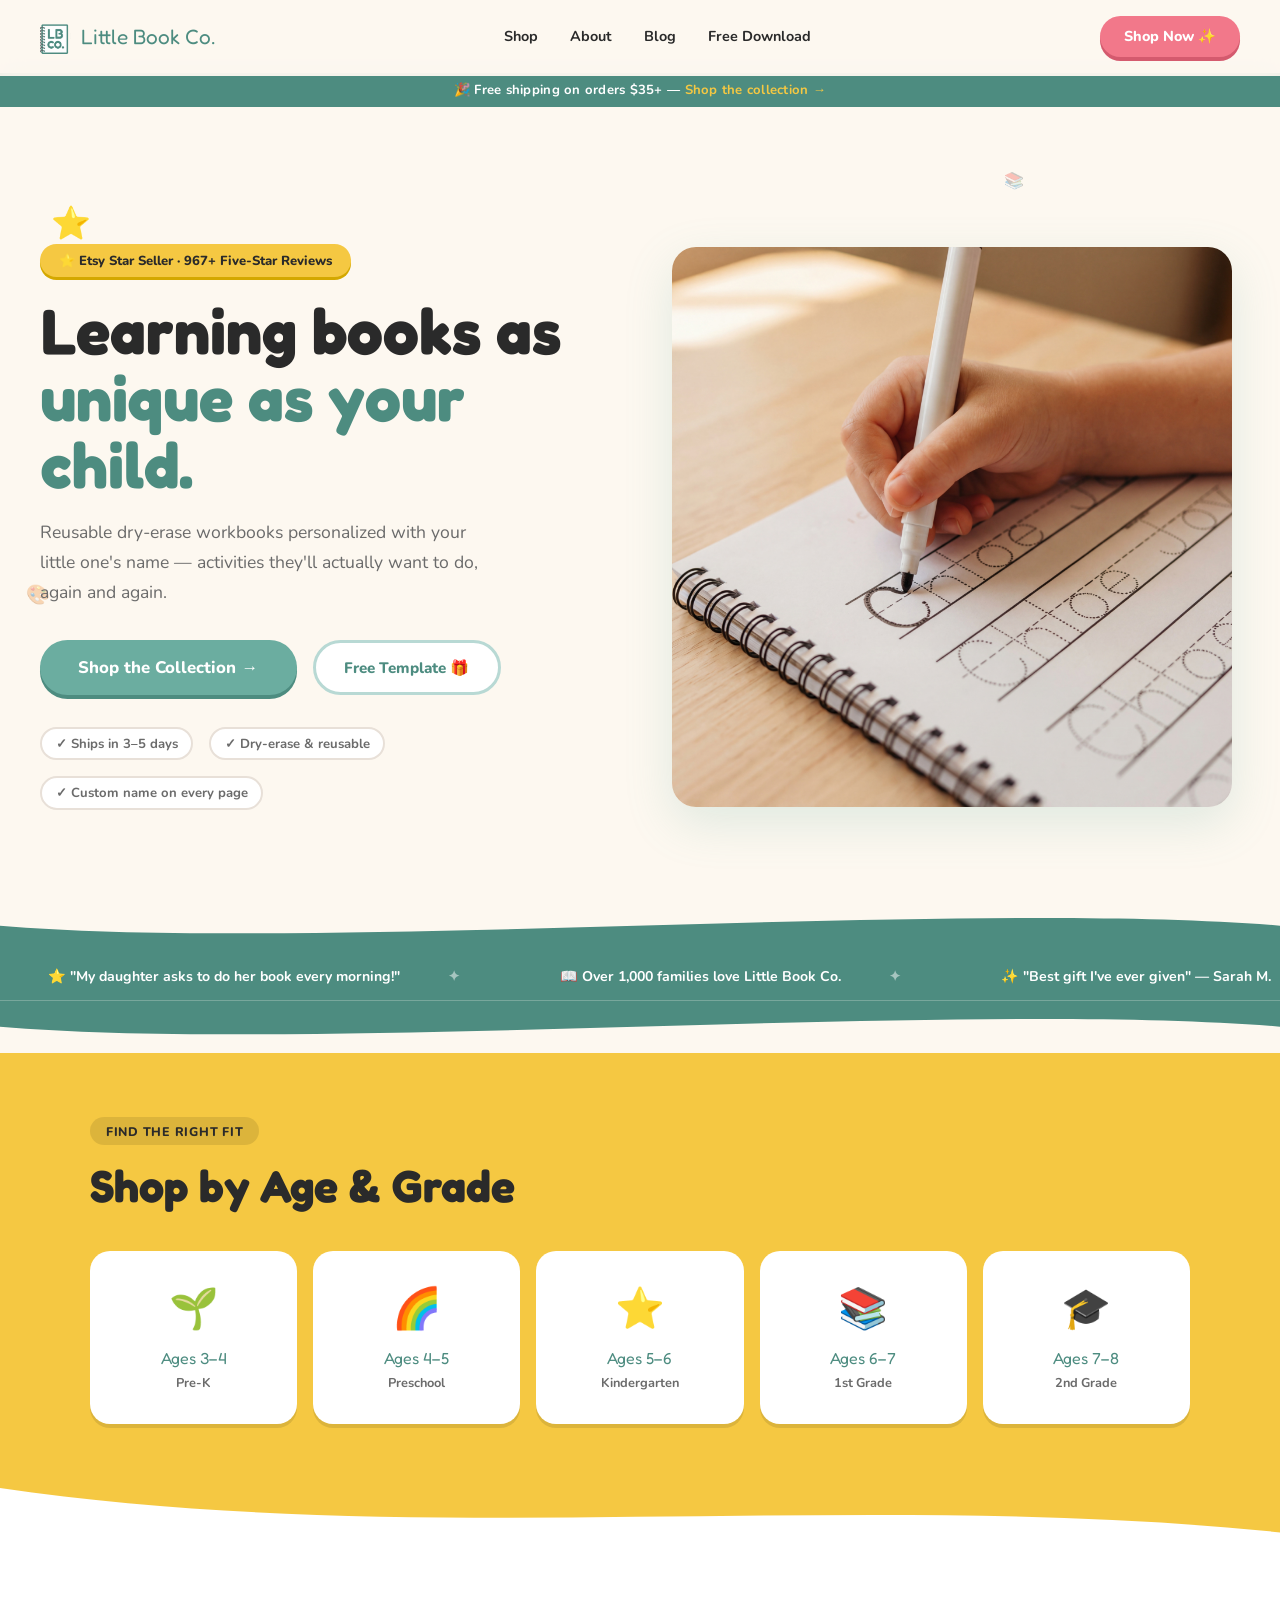
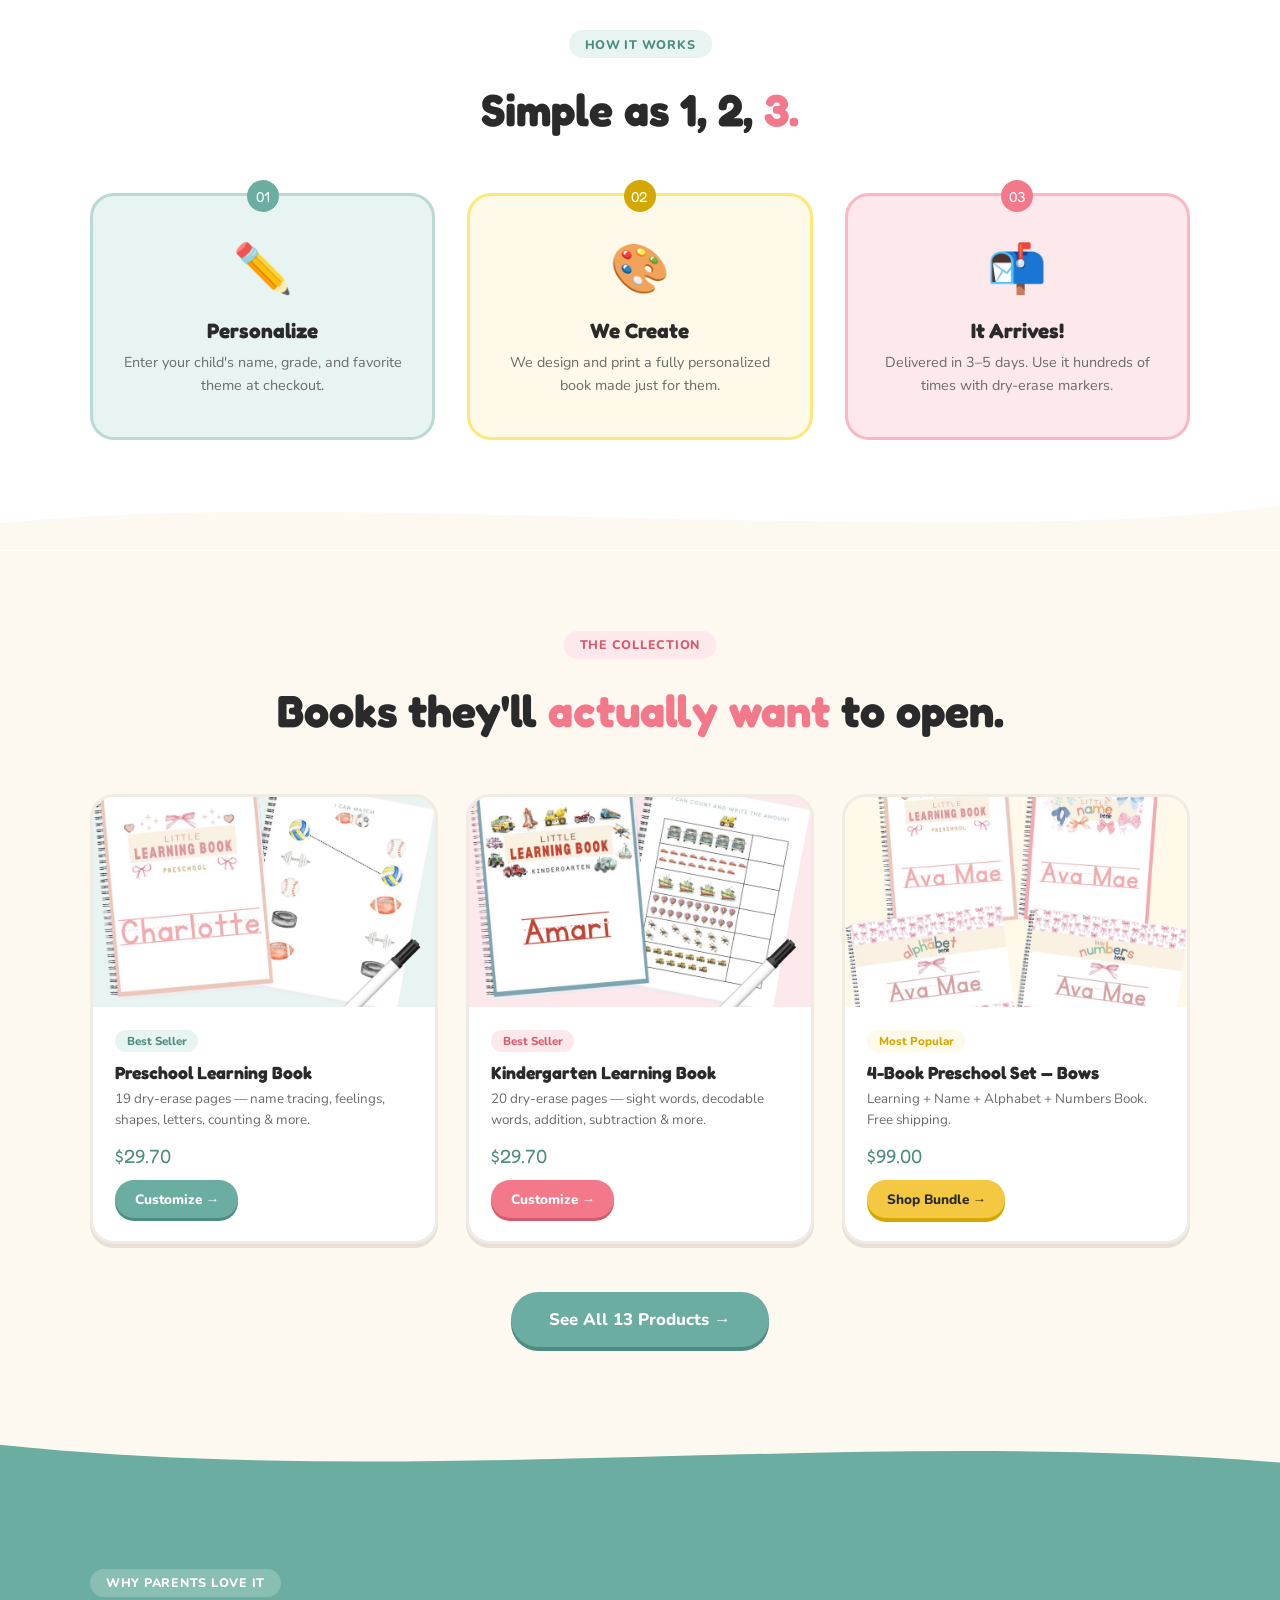
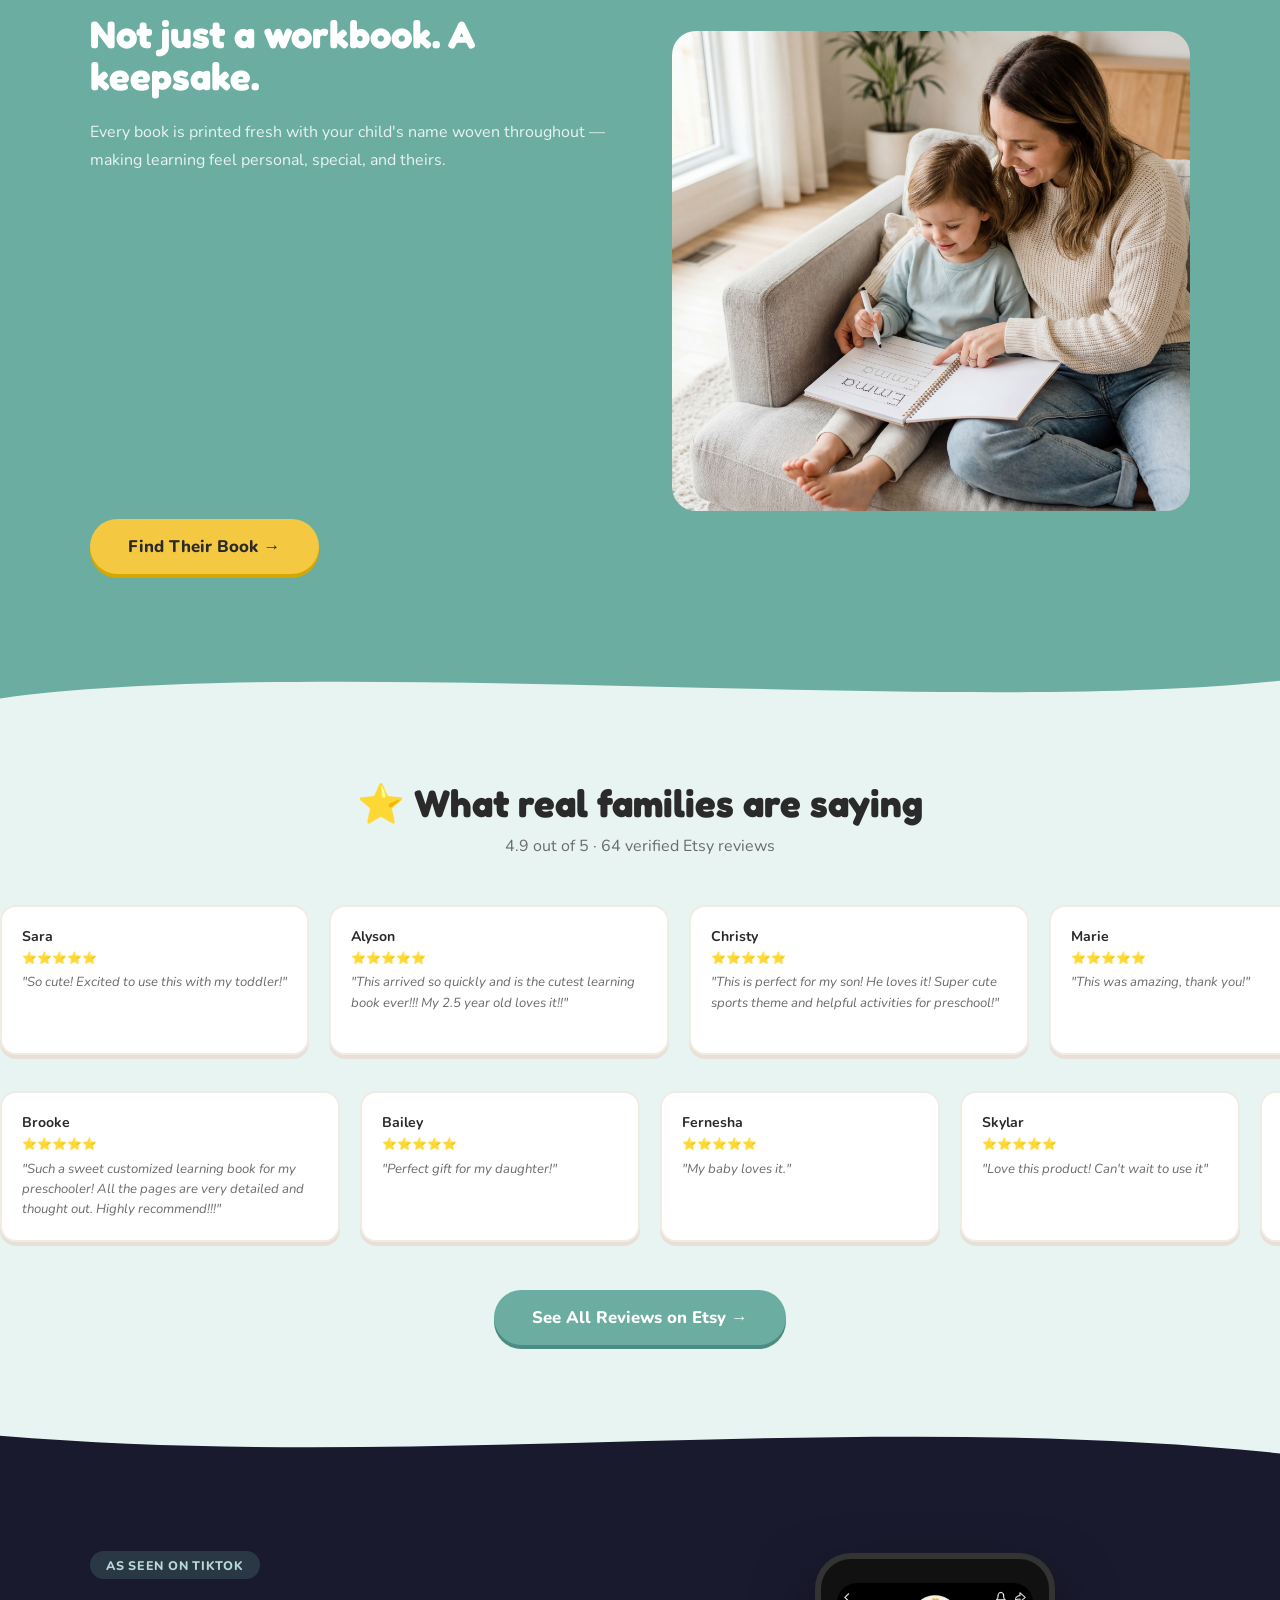
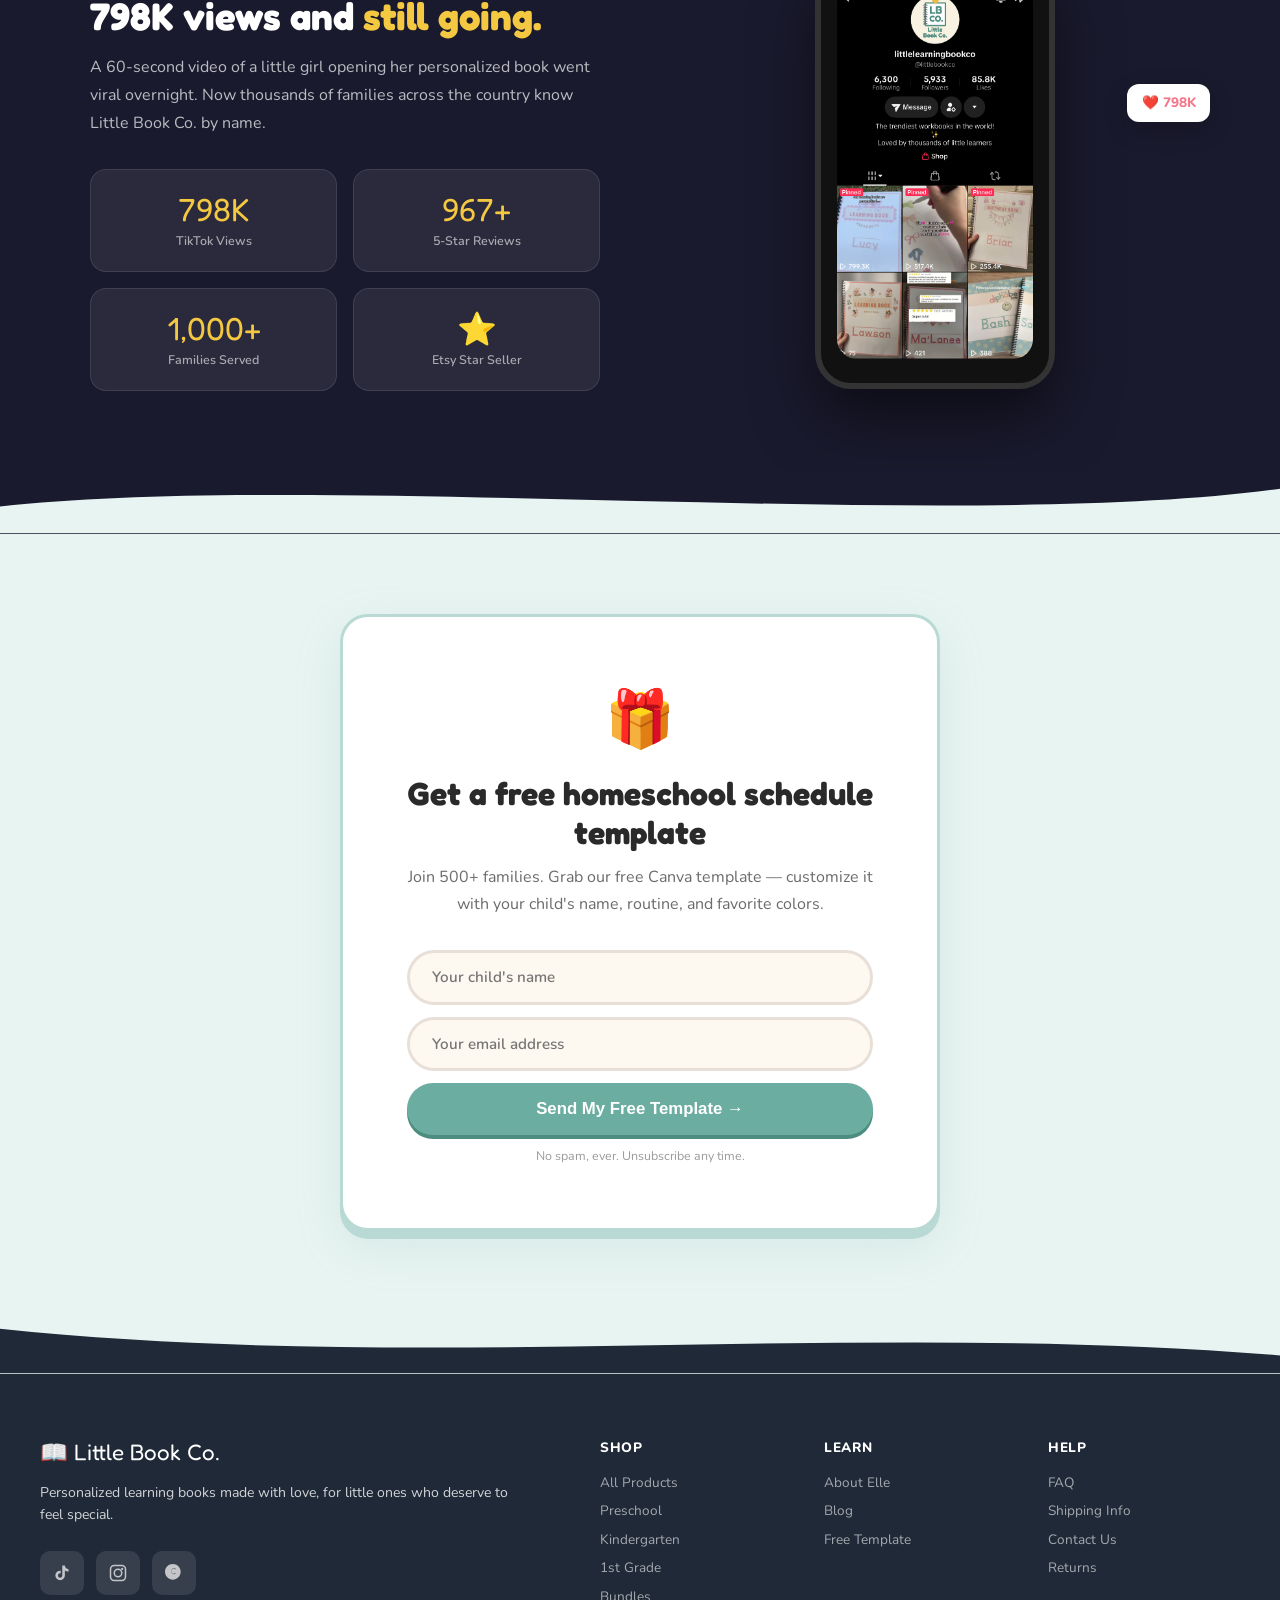
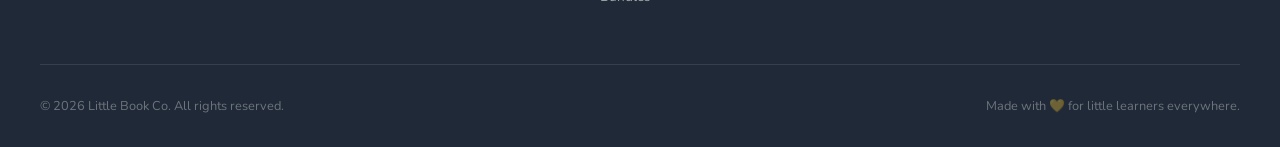
==== commit 8f2d1be4: "remove gaps between sections — zero margin on all sections and wave dividers Co-Authored-By: Claude " ====
--- a/index.html
+++ b/index.html
@@ -202,8 +202,10 @@
 .badge-bottom { bottom: 60px; left: -40px; }
 
 /* ===== WAVE DIVIDER ===== */
-.wave-divider { display: block; width: 100%; overflow: hidden; line-height: 0; }
-.wave-divider svg { display: block; width: 100%; }
+.wave-divider { display: block; width: 100%; overflow: hidden; line-height: 0; margin: 0; padding: 0; }
+.wave-divider svg { display: block; width: 100%; height: auto; }
+.wave-divider + section, .wave-divider + .wave-divider, section + .wave-divider { margin-top: 0; }
+section { margin: 0; }
 
 /* ===== TICKER ===== */
 .ticker-wrap { background: var(--teal-dark); overflow: hidden; padding: .8rem 0; white-space: nowrap; }
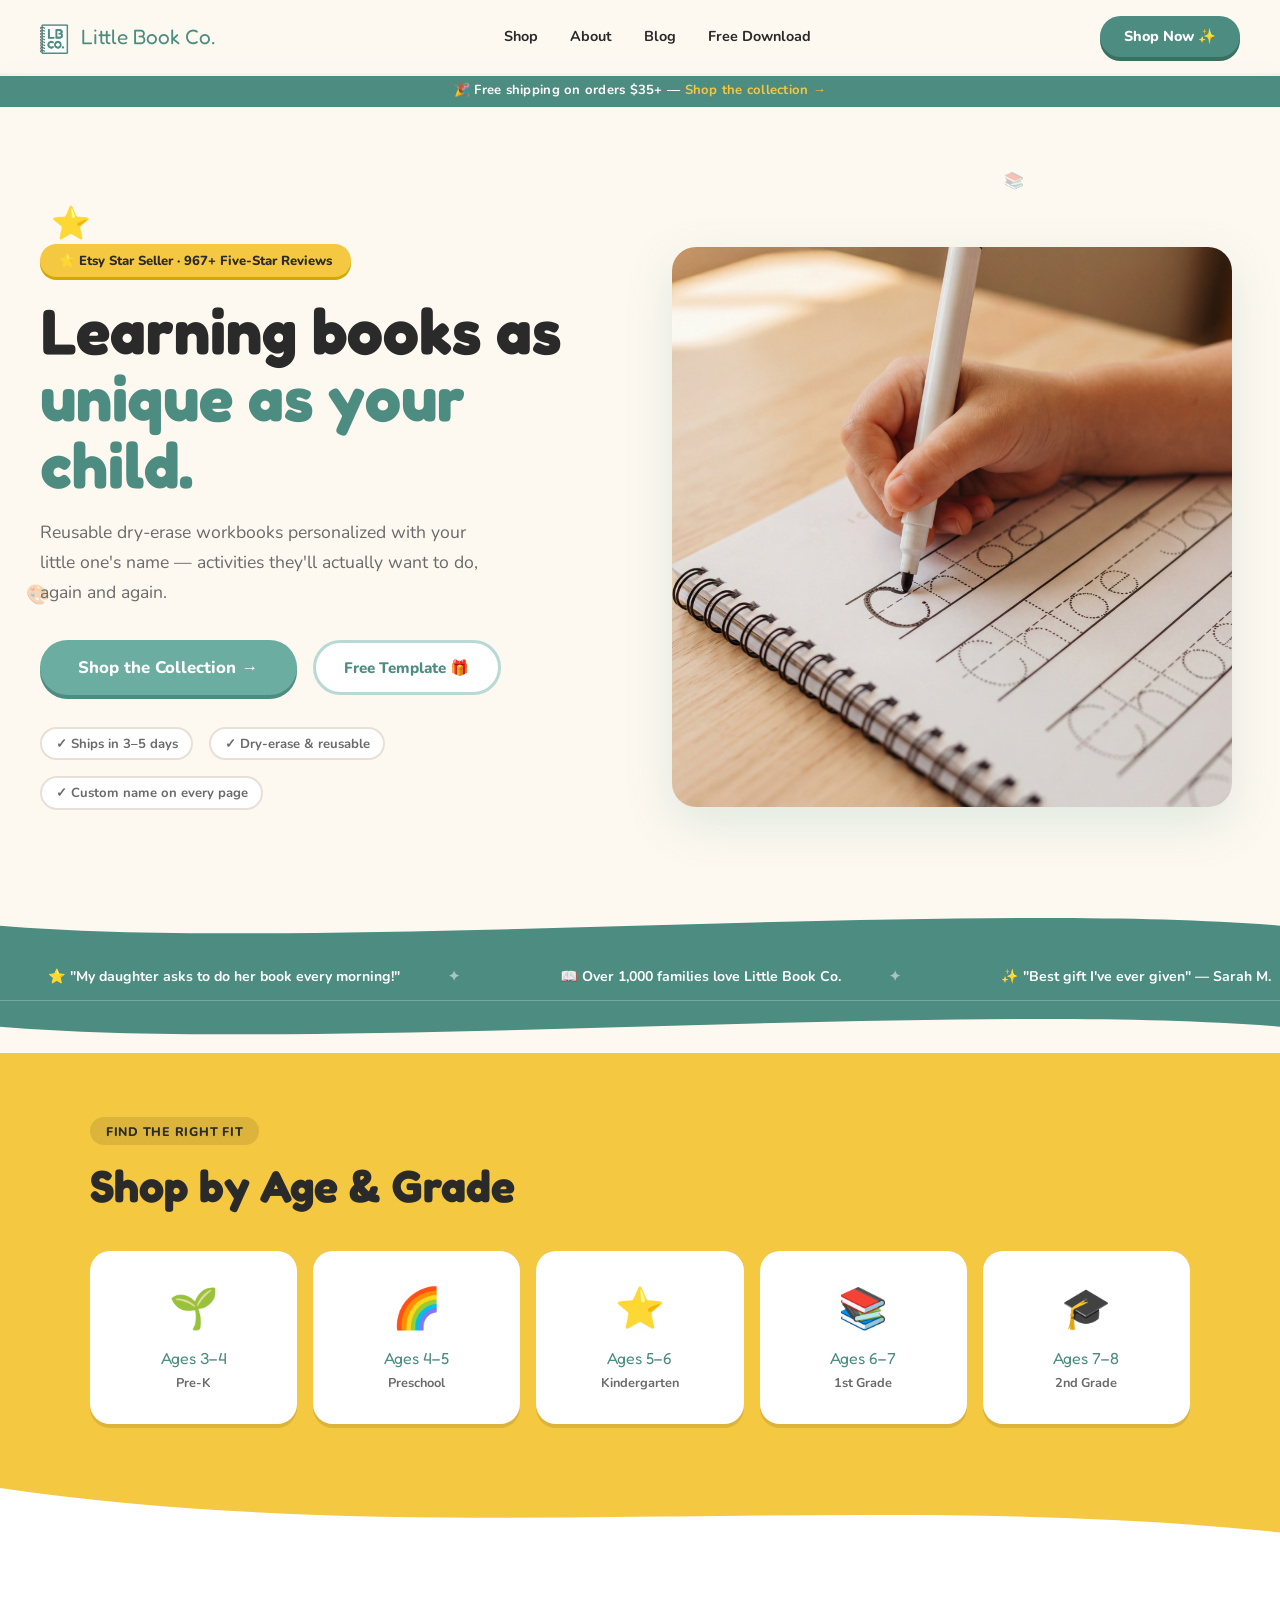
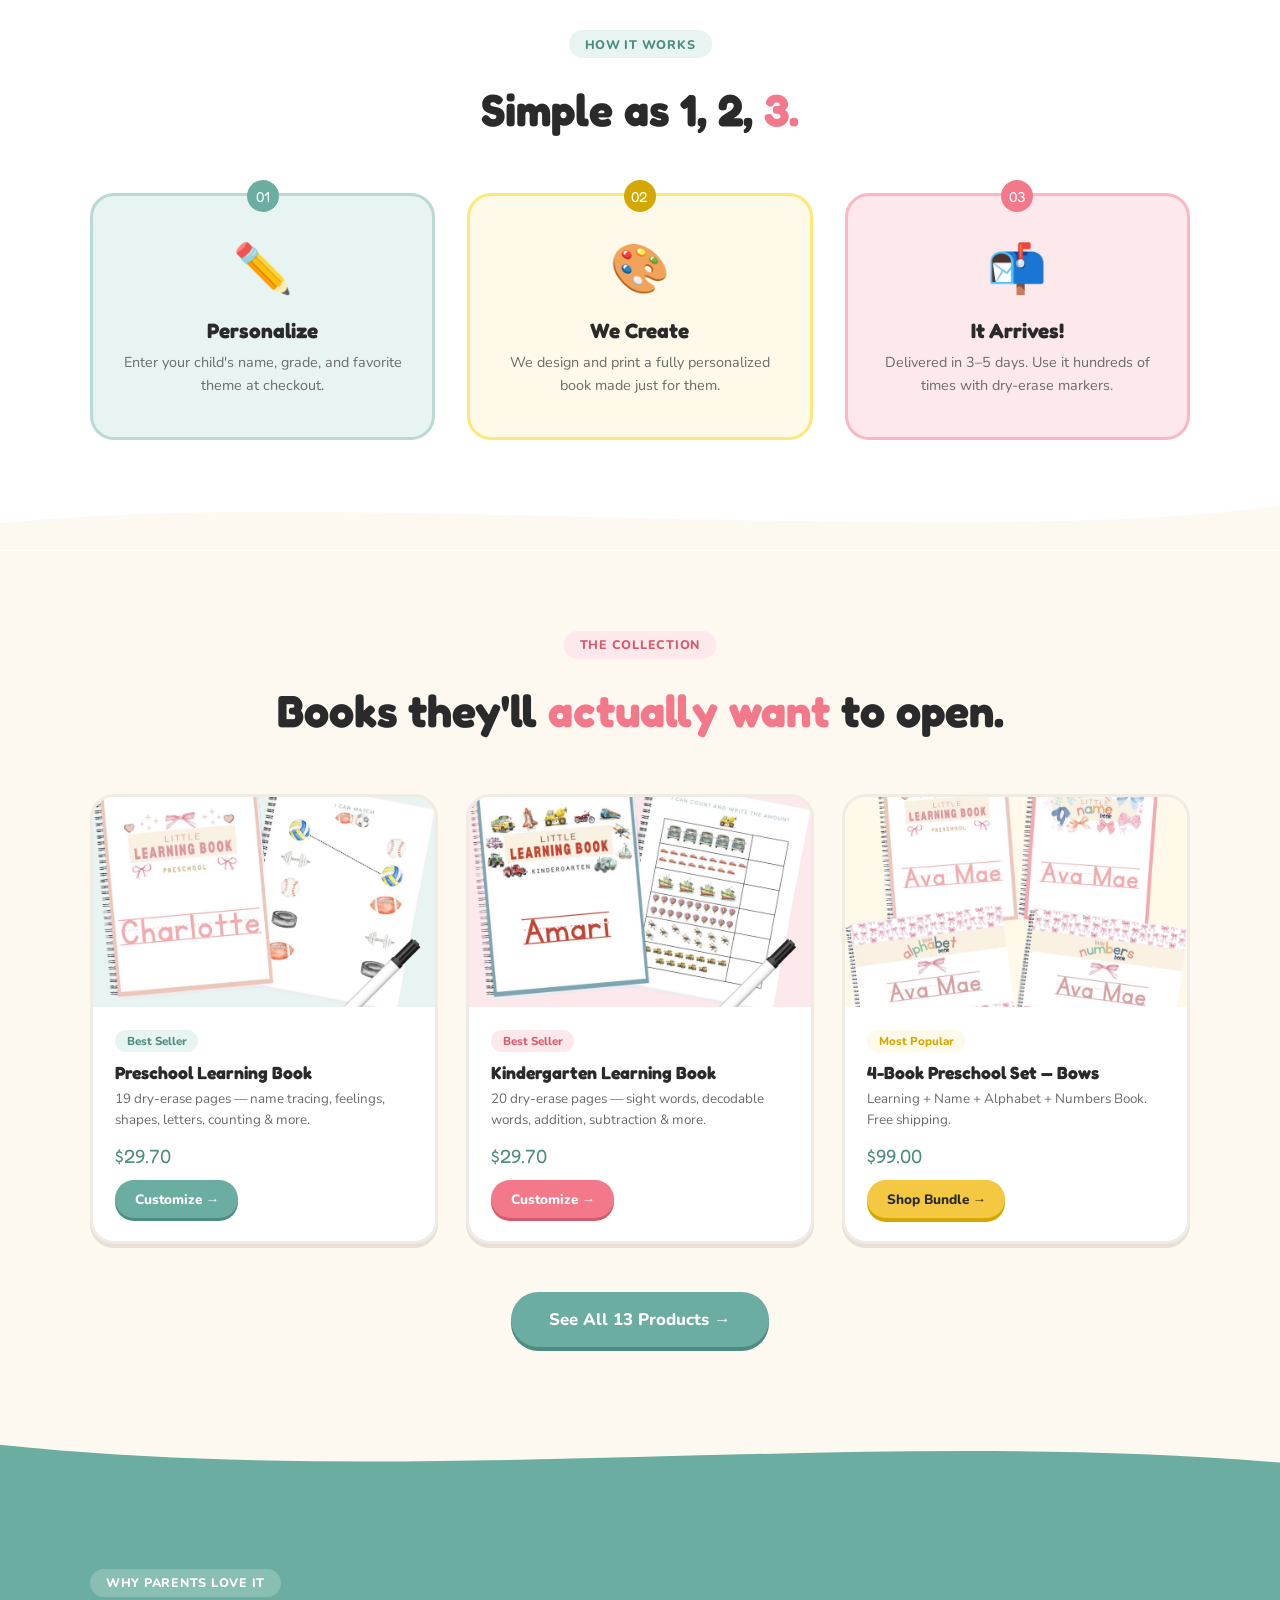
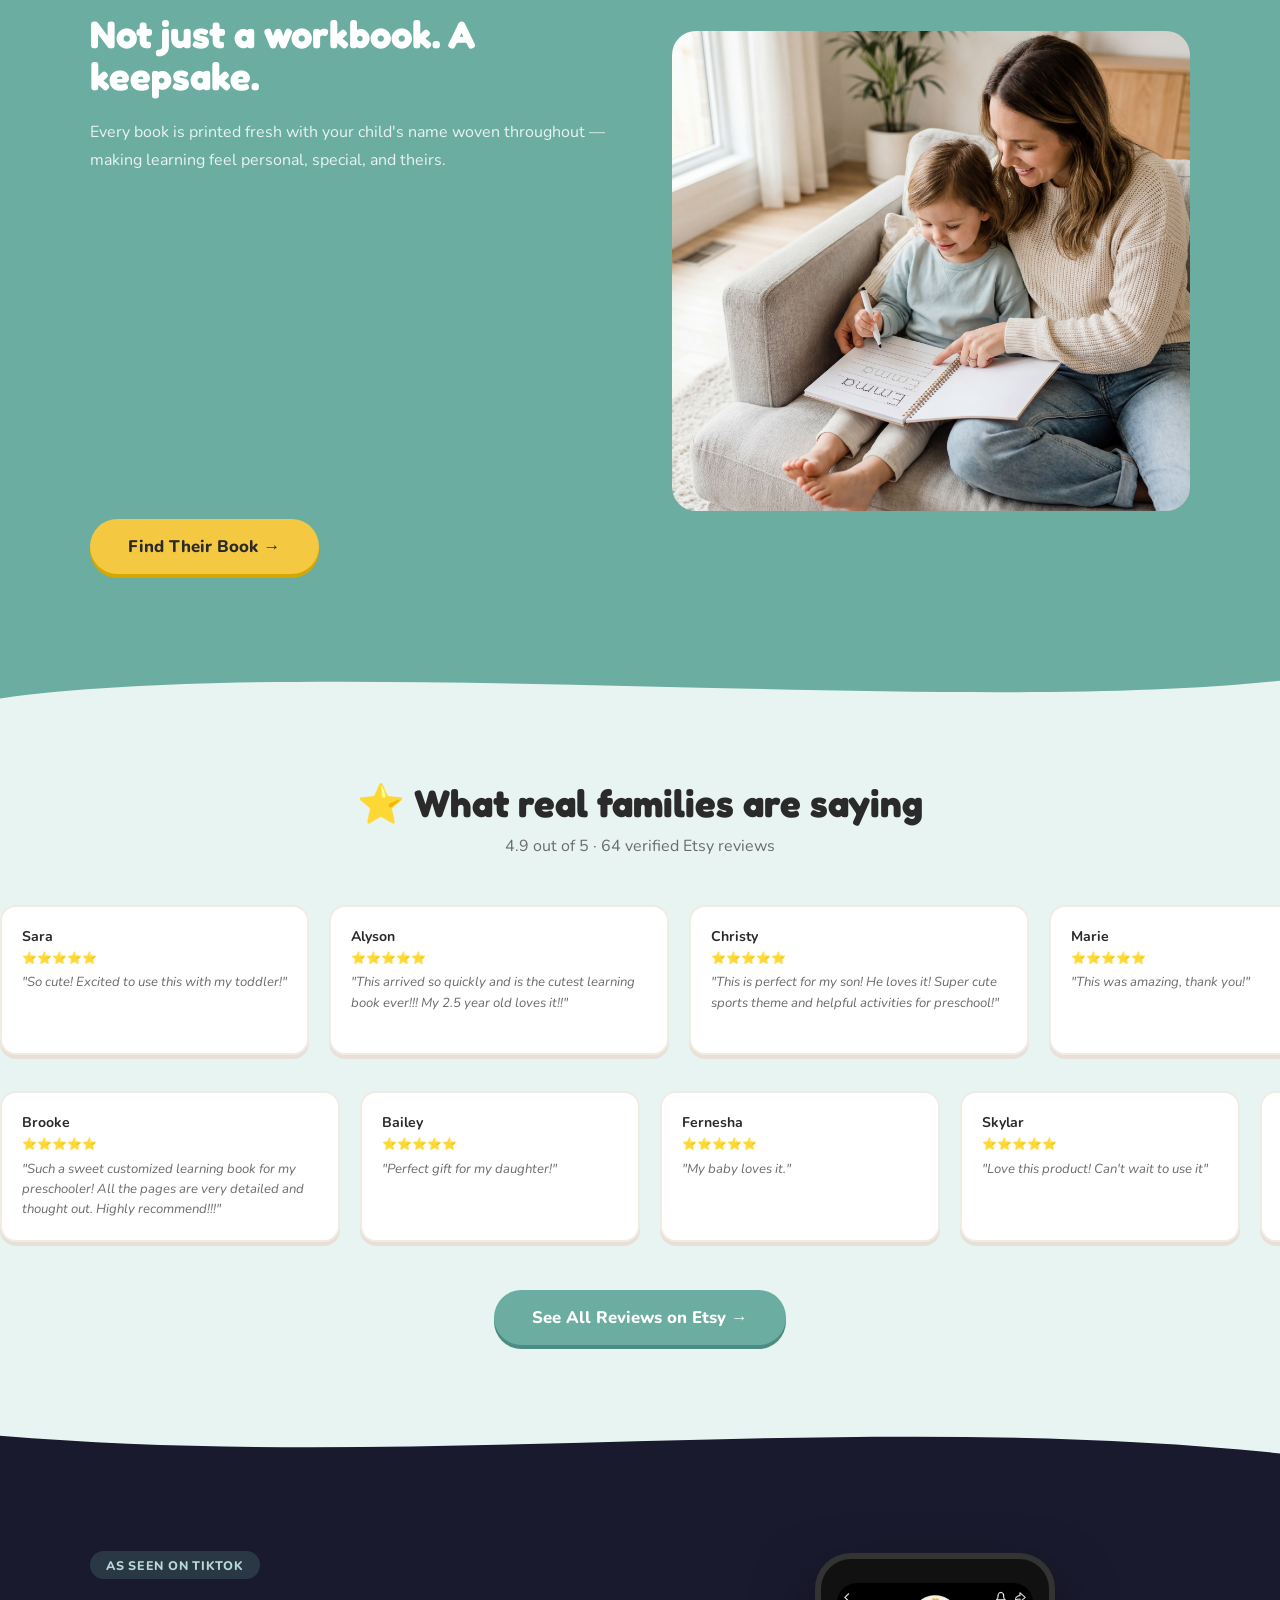
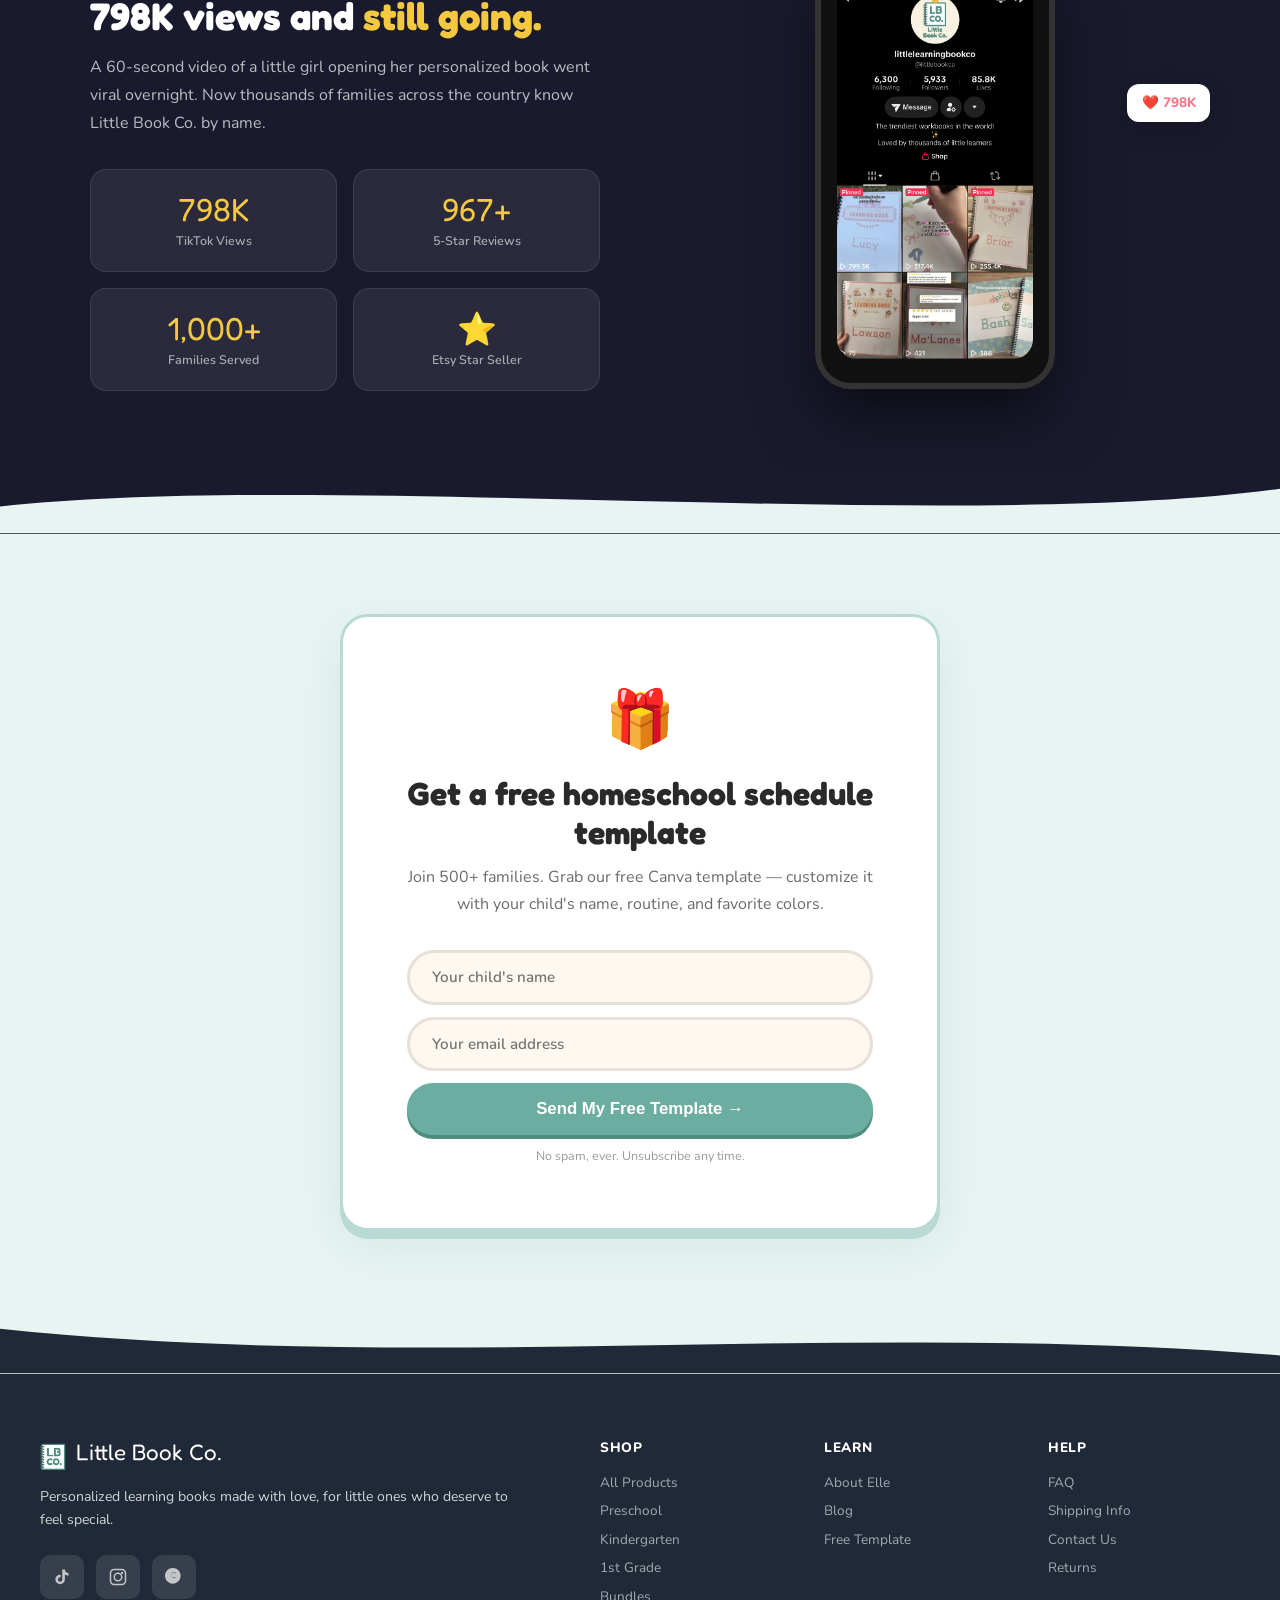
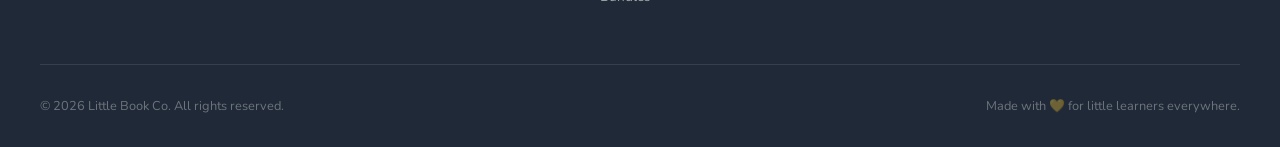
==== commit 5b75372d: "change nav CTA to teal, replace footer emoji with logo image Co-Authored-By: Claude Opus 4.6 (1M con" ====
--- a/index.html
+++ b/index.html
@@ -53,12 +53,12 @@
 .nav-links a { text-decoration: none; color: var(--text); font-size: .9rem; font-weight: 700; transition: color 0.2s; }
 .nav-links a:hover { color: var(--teal-dark); }
 .nav-cta {
-  background: var(--rose); color: white;
+  background: #4d8c80; color: white;
   padding: .65rem 1.5rem; border-radius: 50px;
   text-decoration: none; font-size: .9rem; font-weight: 800;
-  transition: all 0.2s; box-shadow: 0 4px 0 var(--rose-dark);
-}
-.nav-cta:hover { transform: translateY(-2px); box-shadow: 0 6px 0 var(--rose-dark); }
+  transition: all 0.2s; box-shadow: 0 4px 0 #3a7060;
+}
+.nav-cta:hover { transform: translateY(-2px); box-shadow: 0 6px 0 #3a7060; }
 .hamburger { display: none; flex-direction: column; gap: 5px; background: none; border: none; cursor: pointer; padding: 4px; }
 .hamburger span { display: block; width: 24px; height: 3px; background: var(--text); border-radius: 3px; transition: all 0.3s; }
 .hamburger.open span:nth-child(1) { transform: rotate(45deg) translate(5px, 5px); }
@@ -943,7 +943,7 @@
 <footer class="footer">
   <div class="footer-inner">
     <div class="footer-brand">
-      <div class="footer-logo">📖 Little Book Co.</div>
+      <div class="footer-logo"><img src="Logo-small.png" alt="Little Book Co." style="height:32px;width:auto;vertical-align:middle;margin-right:.5rem;">Little Book Co.</div>
       <p>Personalized learning books made with love, for little ones who deserve to feel special.</p>
       <div class="footer-social">
         <a href="https://tiktok.com" target="_blank" aria-label="TikTok">
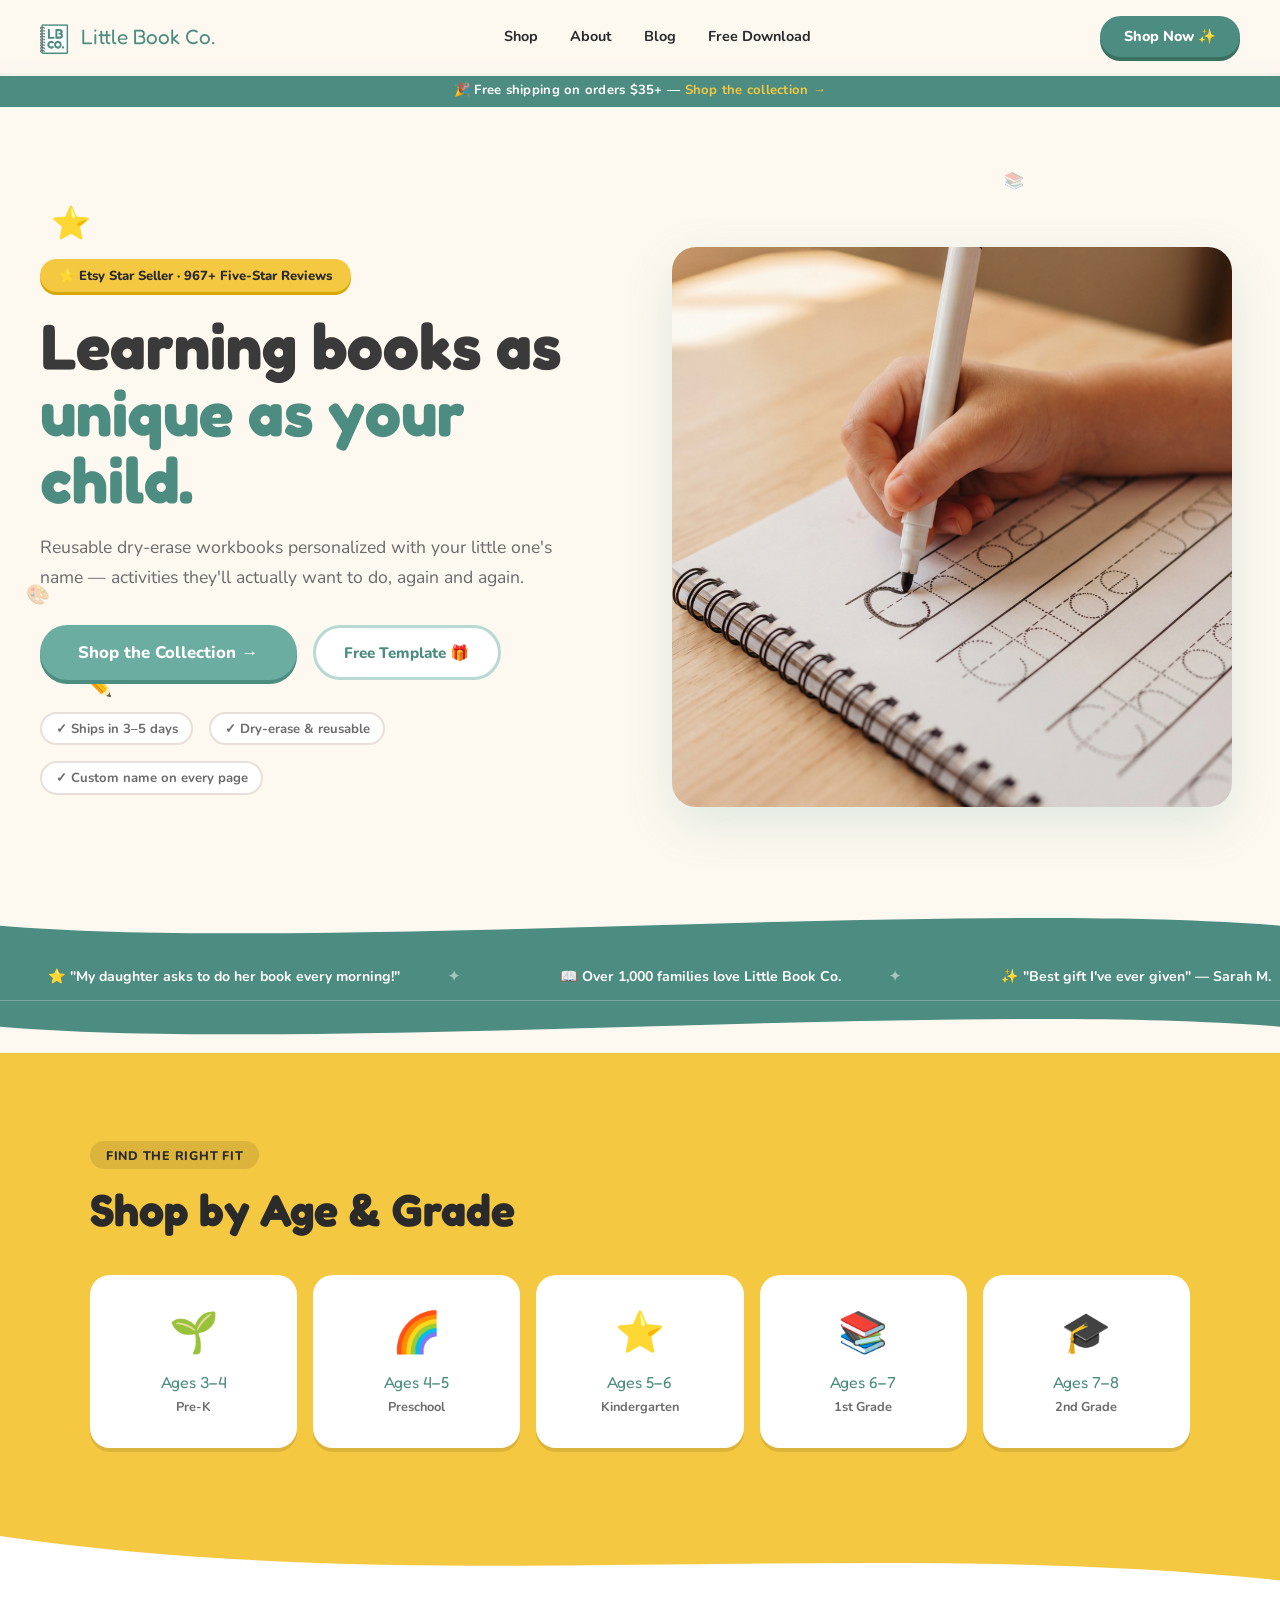
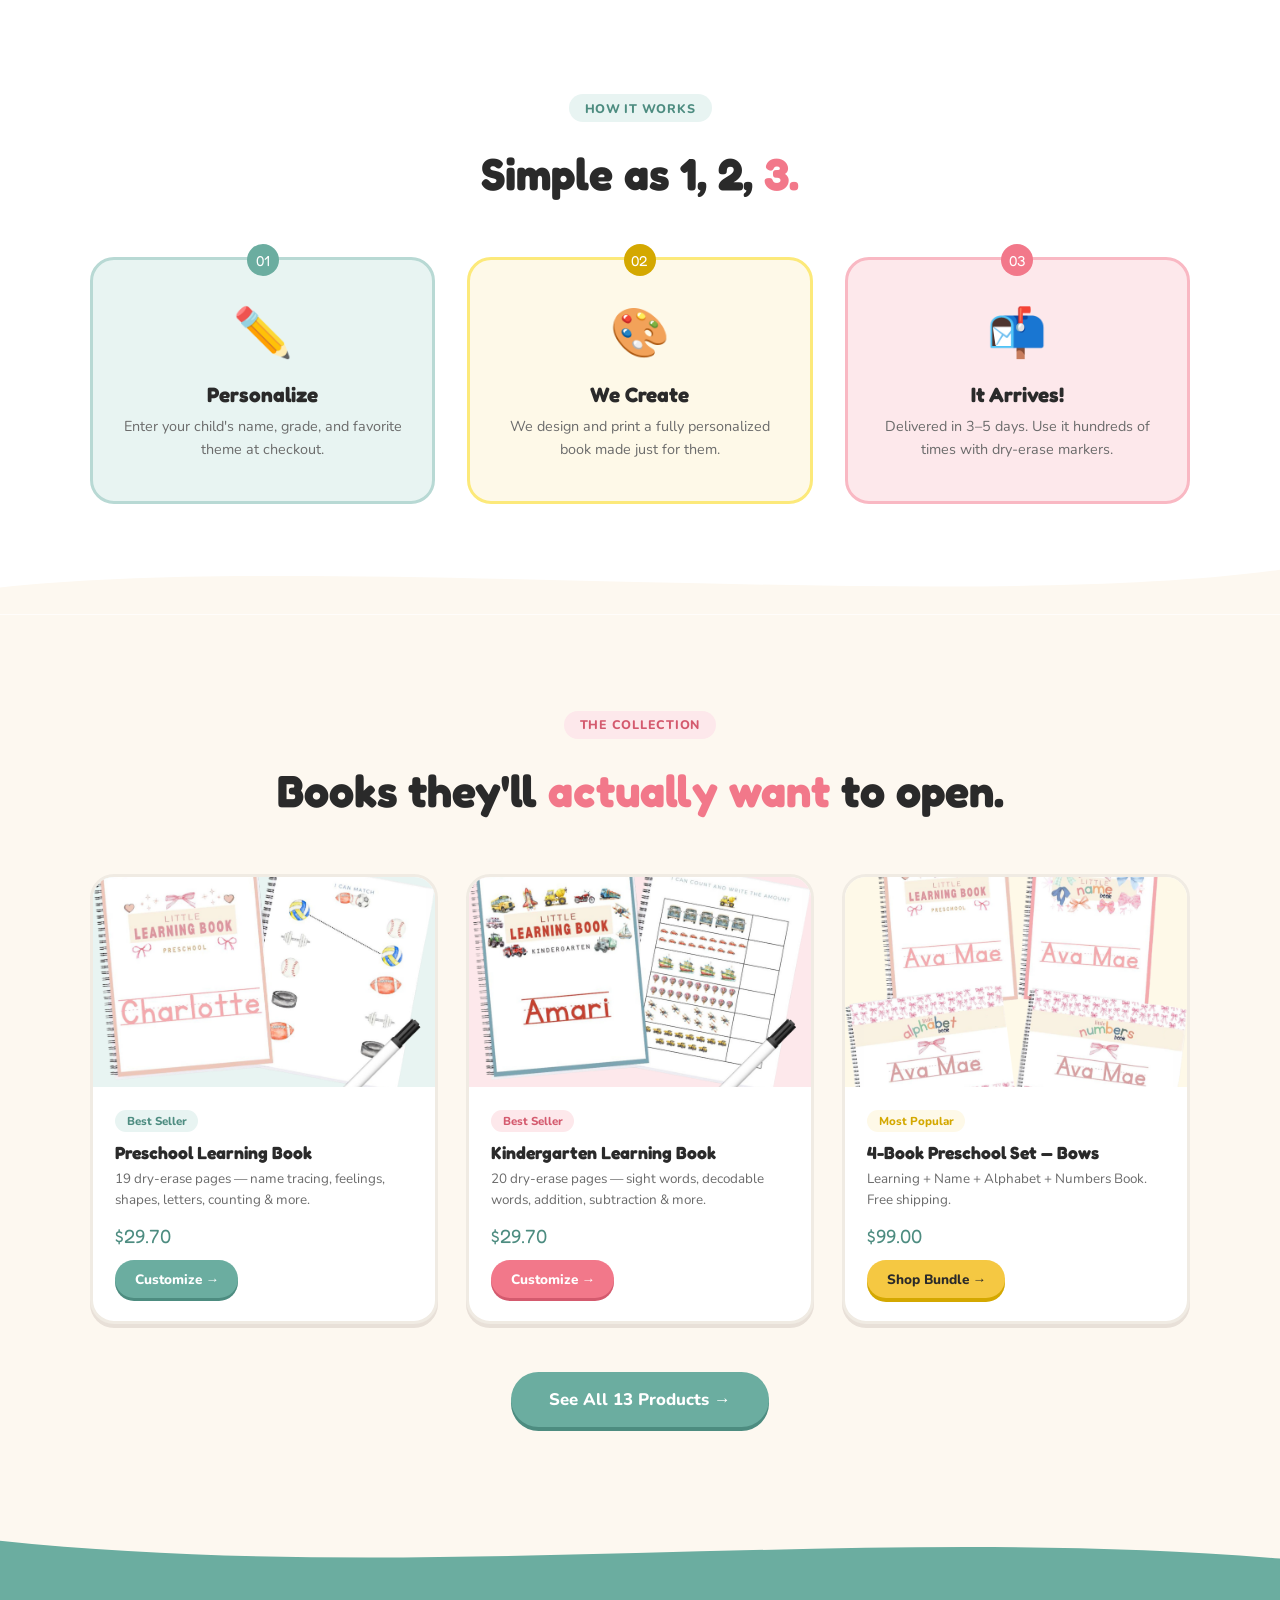
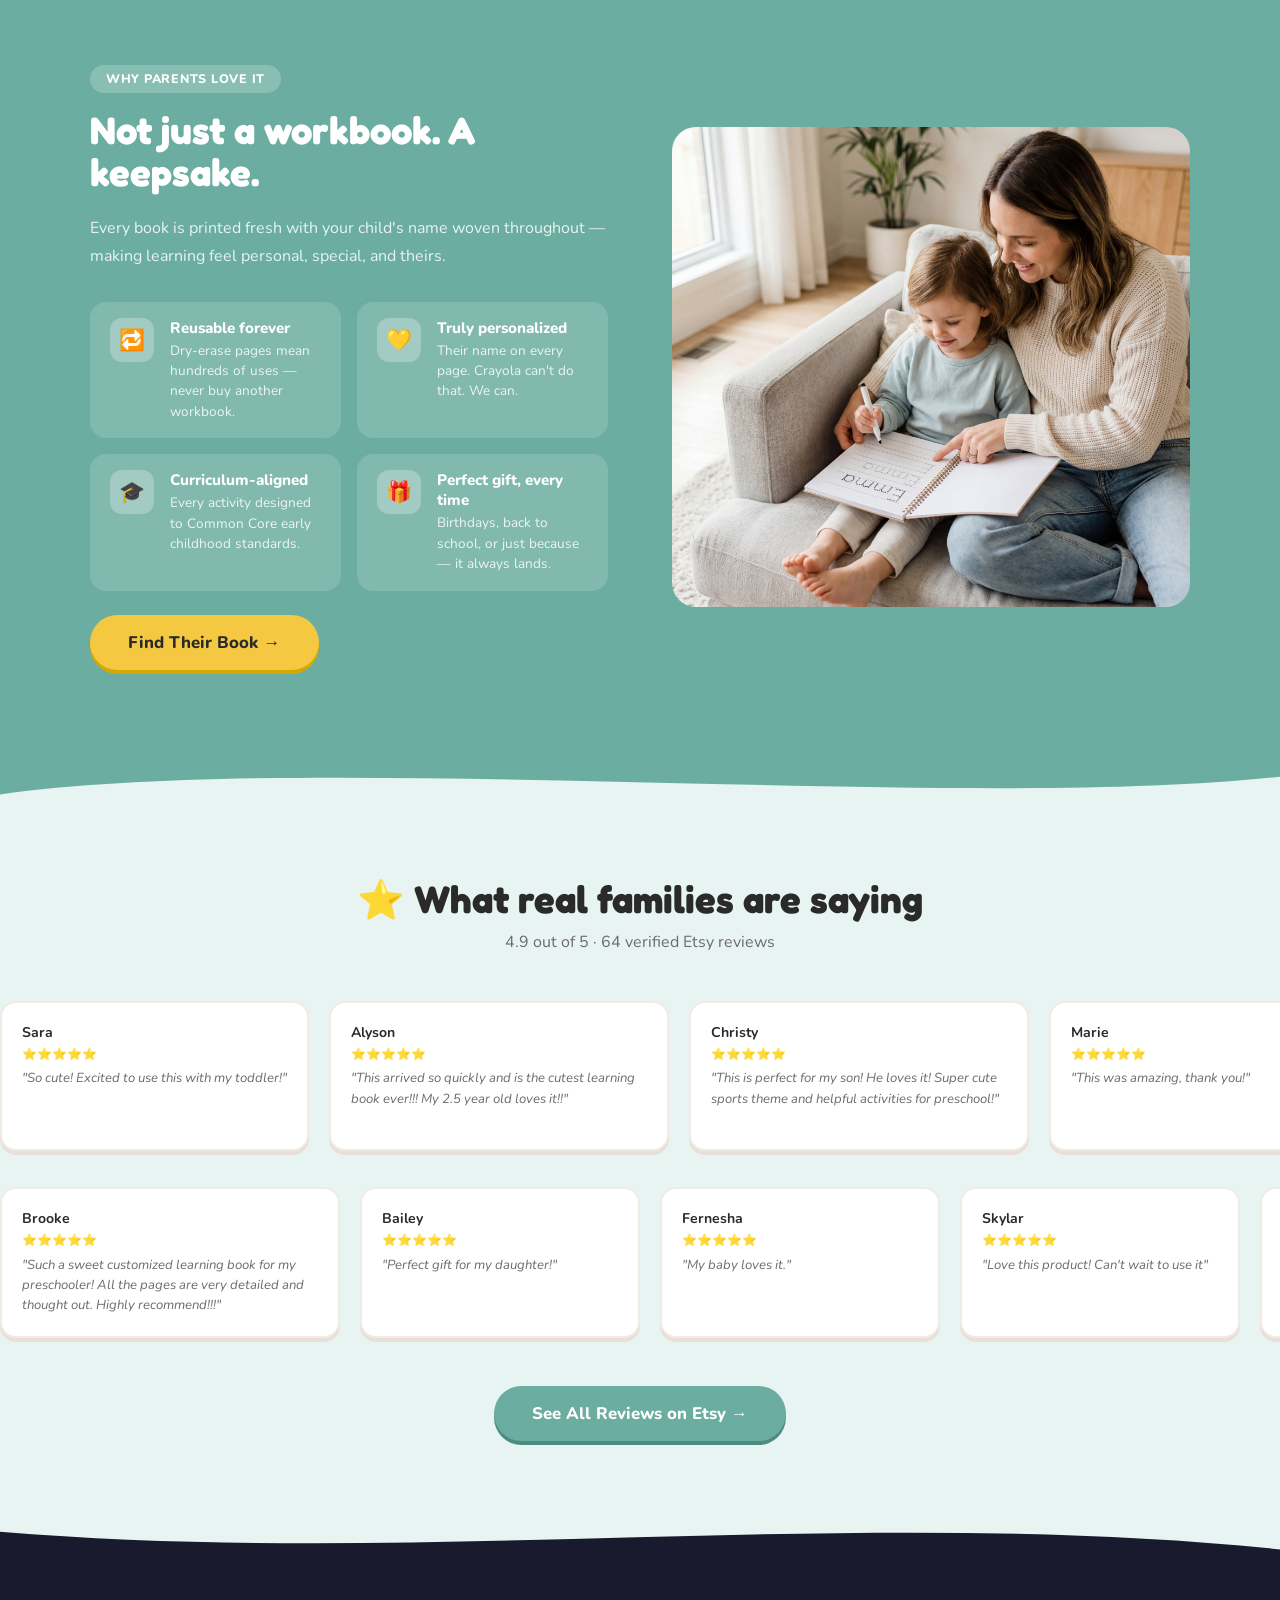
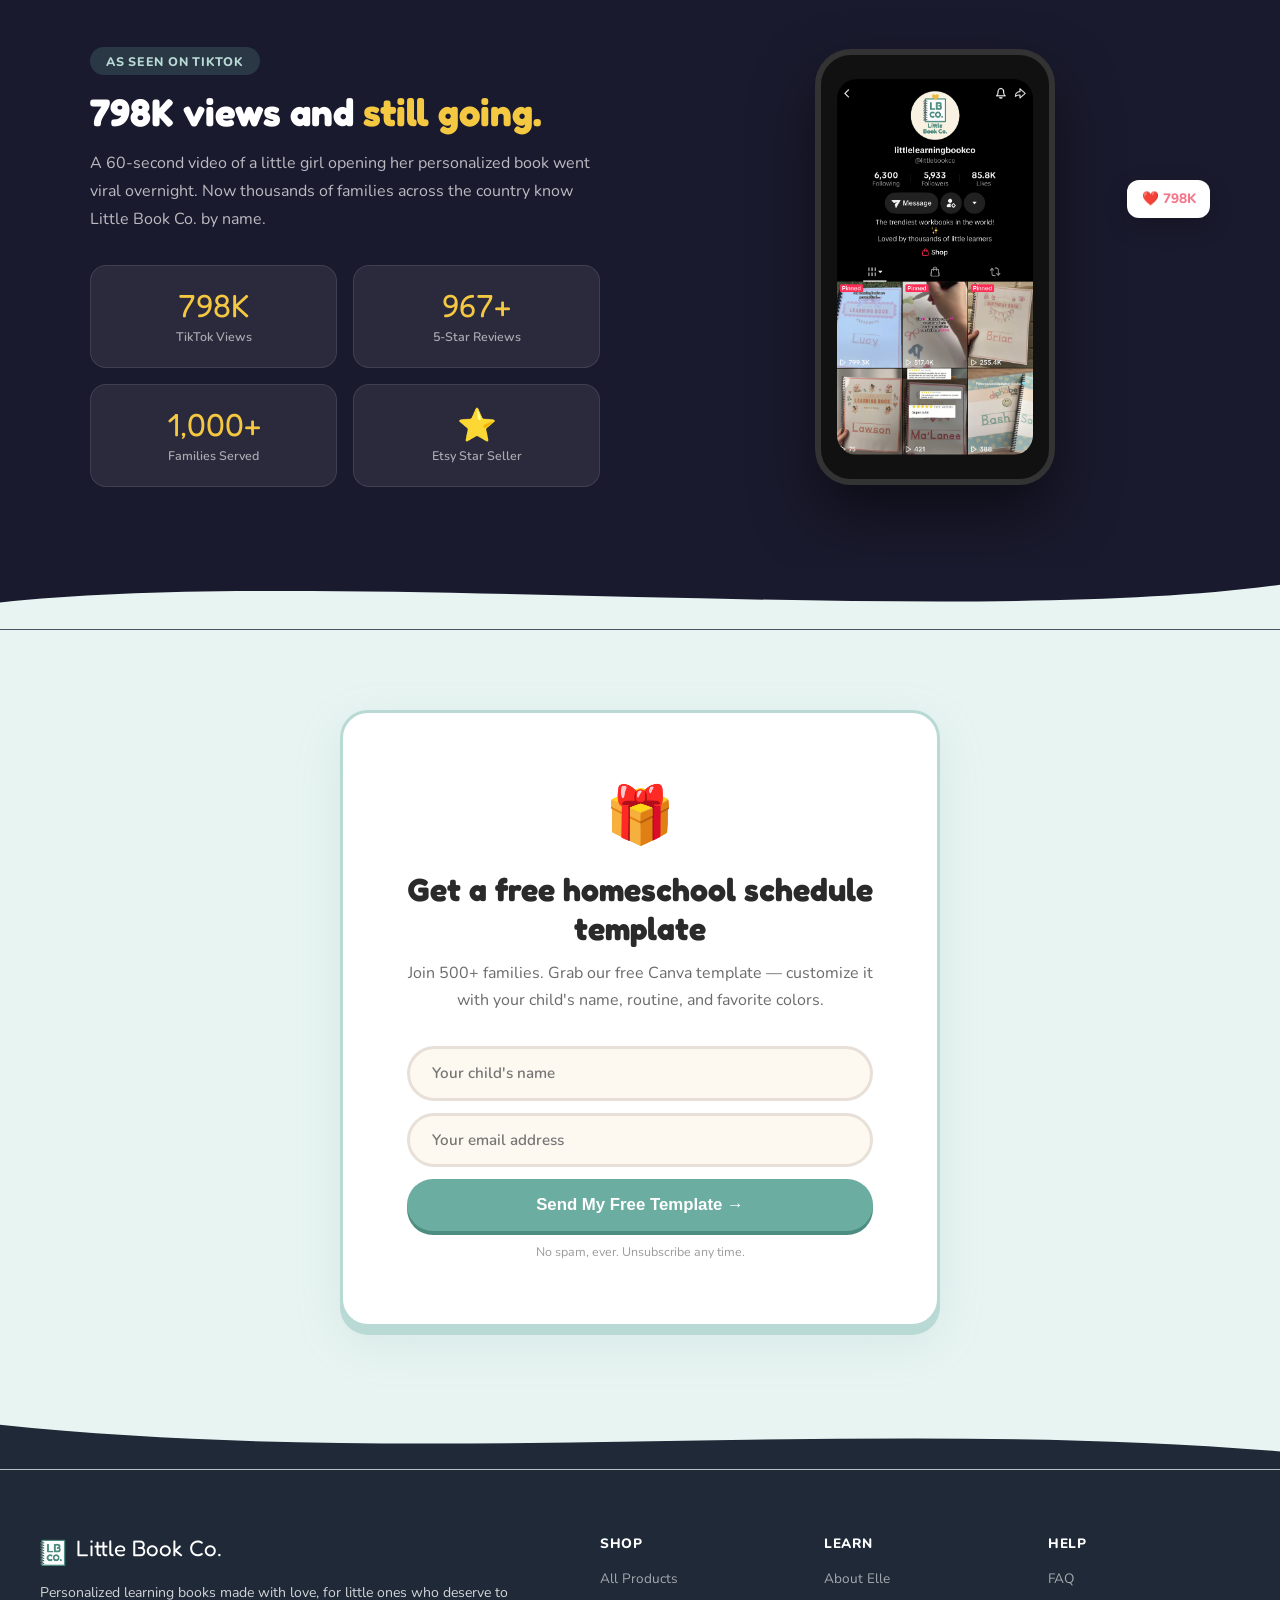
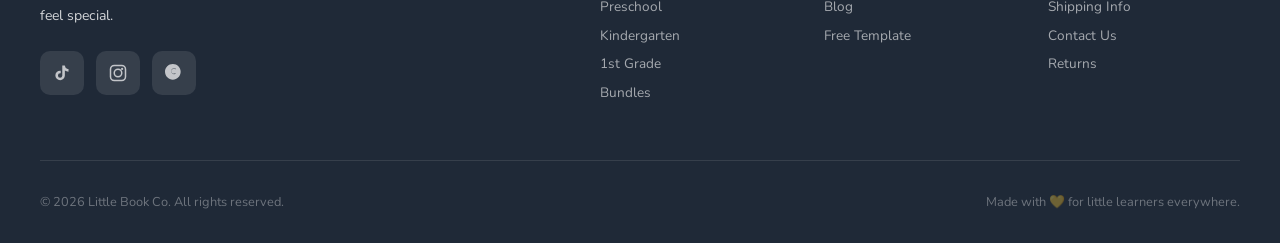
==== commit 95fbe770: "fix typography: soften h1 to #3a3a3a, cap body text at 520px, add section breathing room Co-Authored" ====
--- a/index.html
+++ b/index.html
@@ -115,13 +115,13 @@
 .hero-text h1 {
   font-family: 'Fredoka One', cursive;
   font-size: clamp(2.8rem, 5vw, 4.5rem);
-  line-height: 1.05; color: #2a2a2a;
+  line-height: 1.05; color: #3a3a3a;
   margin-bottom: 1.25rem;
 }
 .hero-text h1 em { font-style: normal; color: var(--teal-dark); }
 .hero-text p {
   font-size: 1.1rem; line-height: 1.7;
-  color: var(--text-light); margin-bottom: 2rem; max-width: 460px;
+  color: var(--text-light); margin-bottom: 2rem; max-width: 520px;
 }
 .hero-btns { display: flex; gap: 1rem; flex-wrap: wrap; margin-bottom: 2rem; }
 .btn-primary {
@@ -215,7 +215,7 @@
 @keyframes ticker { from { transform: translateX(0); } to { transform: translateX(-50%); } }
 
 /* ===== SHOP BY AGE ===== */
-.shop-by-age { background: var(--gold); padding: 4rem 2.5rem; position: relative; }
+.shop-by-age { background: var(--gold); padding: 5.5rem 2.5rem; position: relative; }
 .shop-by-age-inner { max-width: 1100px; margin: 0 auto; }
 .section-eyebrow {
   display: inline-block; background: rgba(0,0,0,0.1); color: var(--text);
@@ -243,7 +243,7 @@
 .age-tile-label { font-size: .8rem; font-weight: 700; color: var(--text-light); }
 
 /* ===== HOW IT WORKS ===== */
-.how { background: white; padding: 5rem 2.5rem 3rem; position: relative; }
+.how { background: white; padding: 6rem 2.5rem 3rem; position: relative; }
 .how-inner { max-width: 1100px; margin: 0 auto; }
 .section-header { text-align: center; margin-bottom: 3.5rem; }
 .section-header h2 {
@@ -276,7 +276,7 @@
 .step-card p { font-size: .9rem; color: var(--text-light); line-height: 1.6; }
 
 /* ===== PRODUCTS ===== */
-.products-section { background: var(--cream); padding: 5rem 2.5rem; }
+.products-section { background: var(--cream); padding: 6rem 2.5rem; }
 .products-inner { max-width: 1100px; margin: 0 auto; }
 .products-grid { display: grid; grid-template-columns: repeat(3, 1fr); gap: 1.75rem; margin-bottom: 3rem; }
 .product-card {
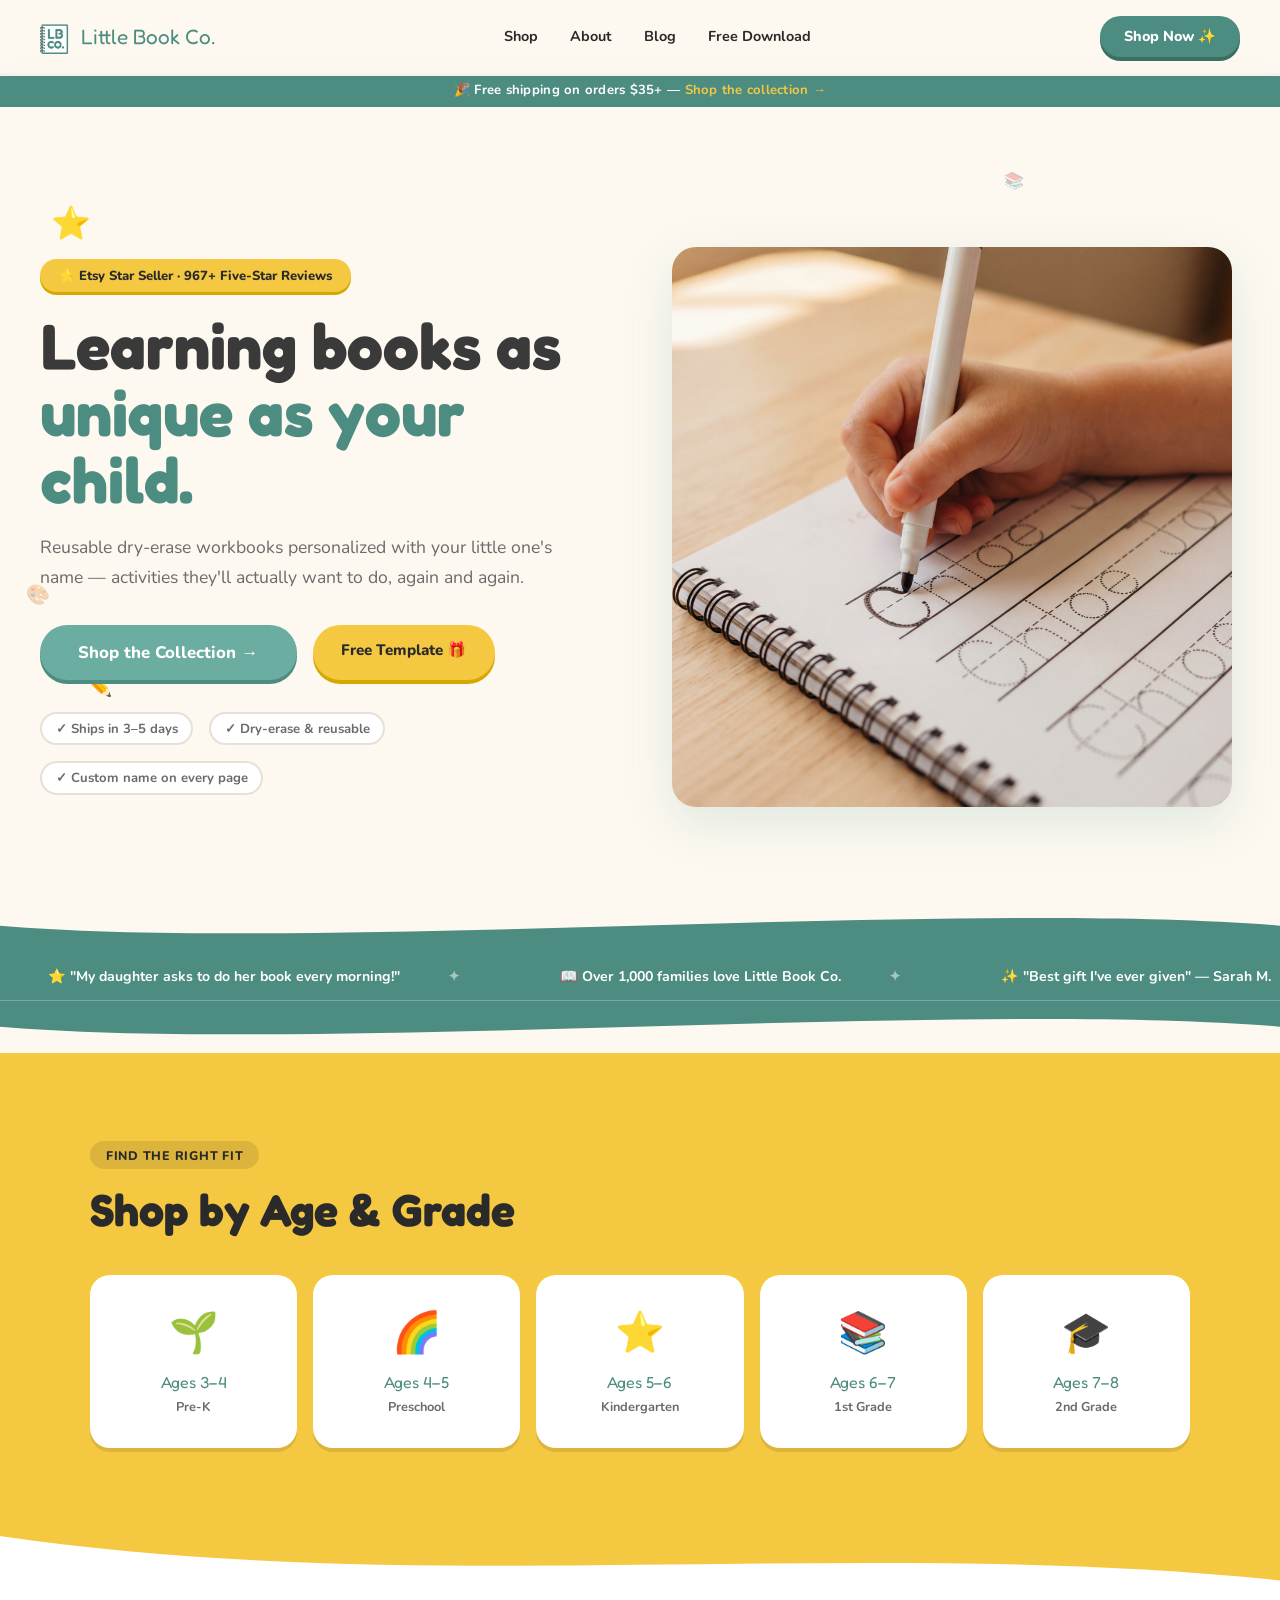
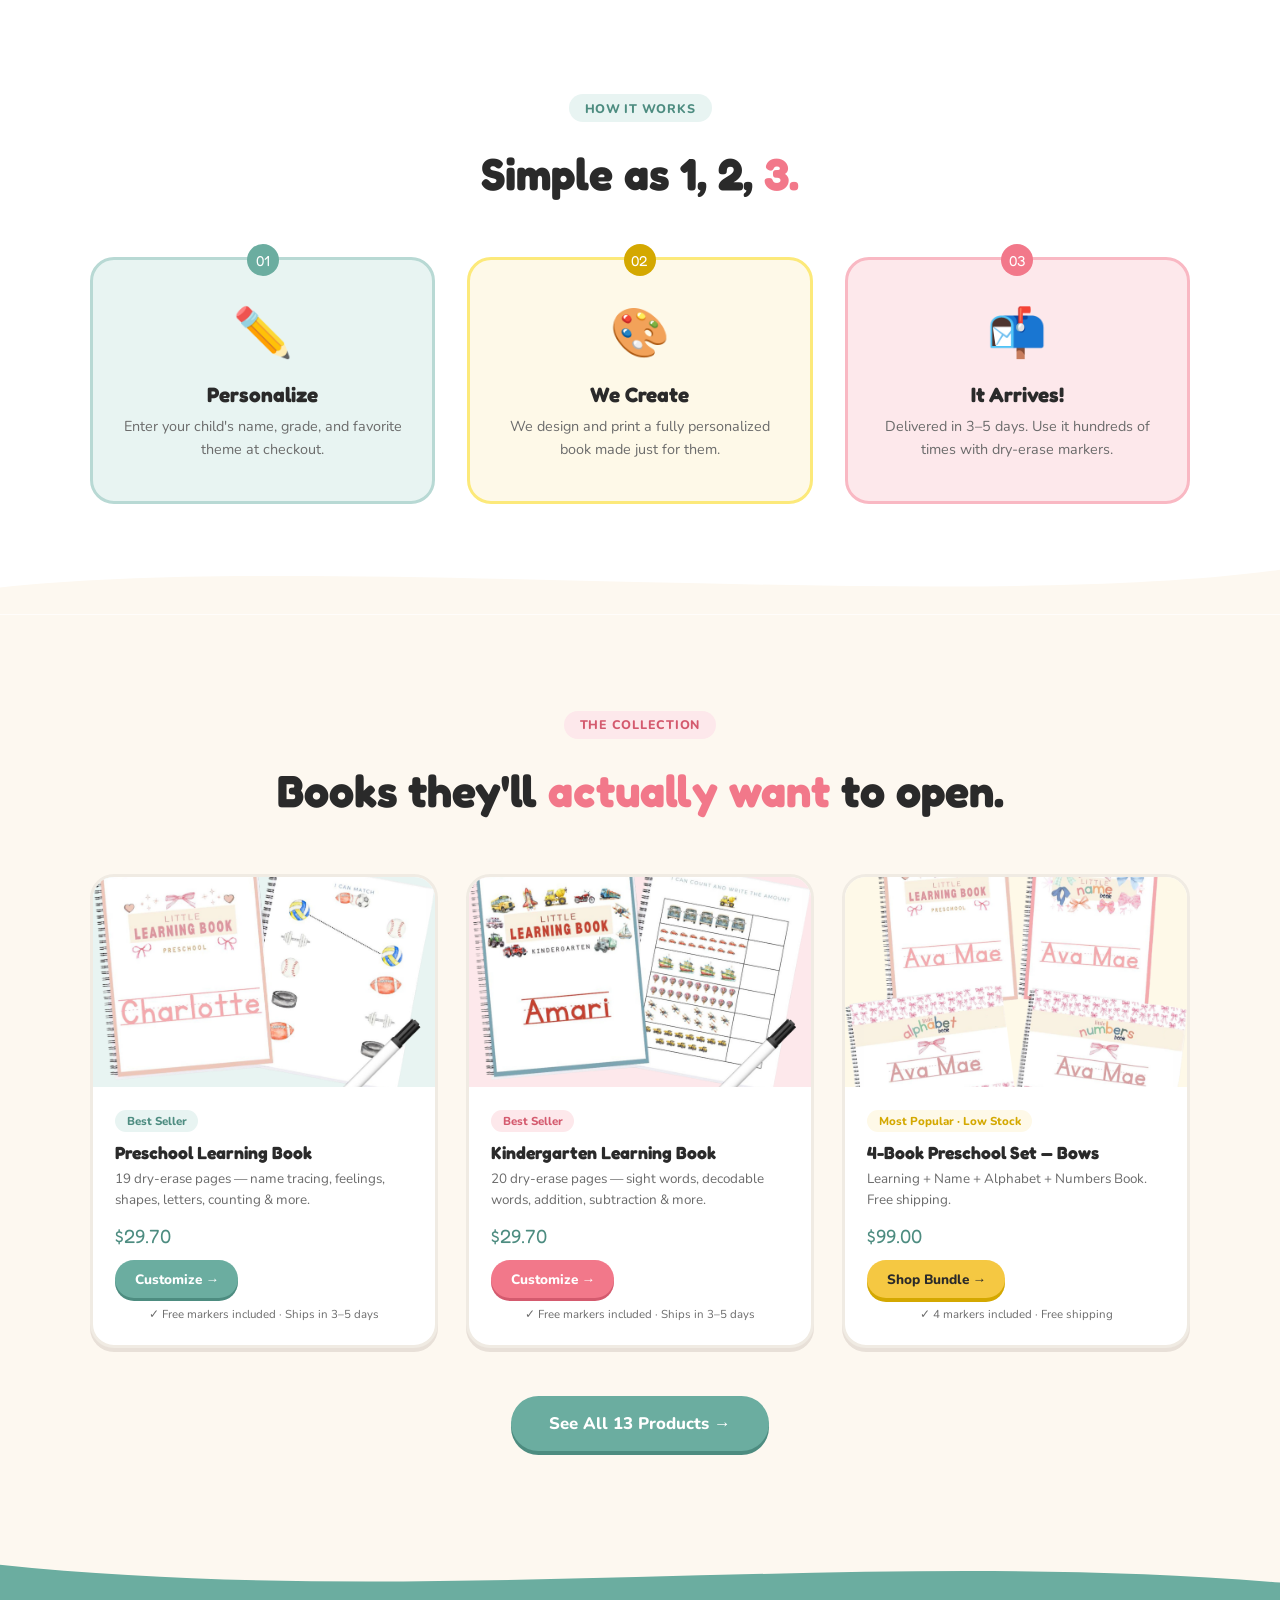
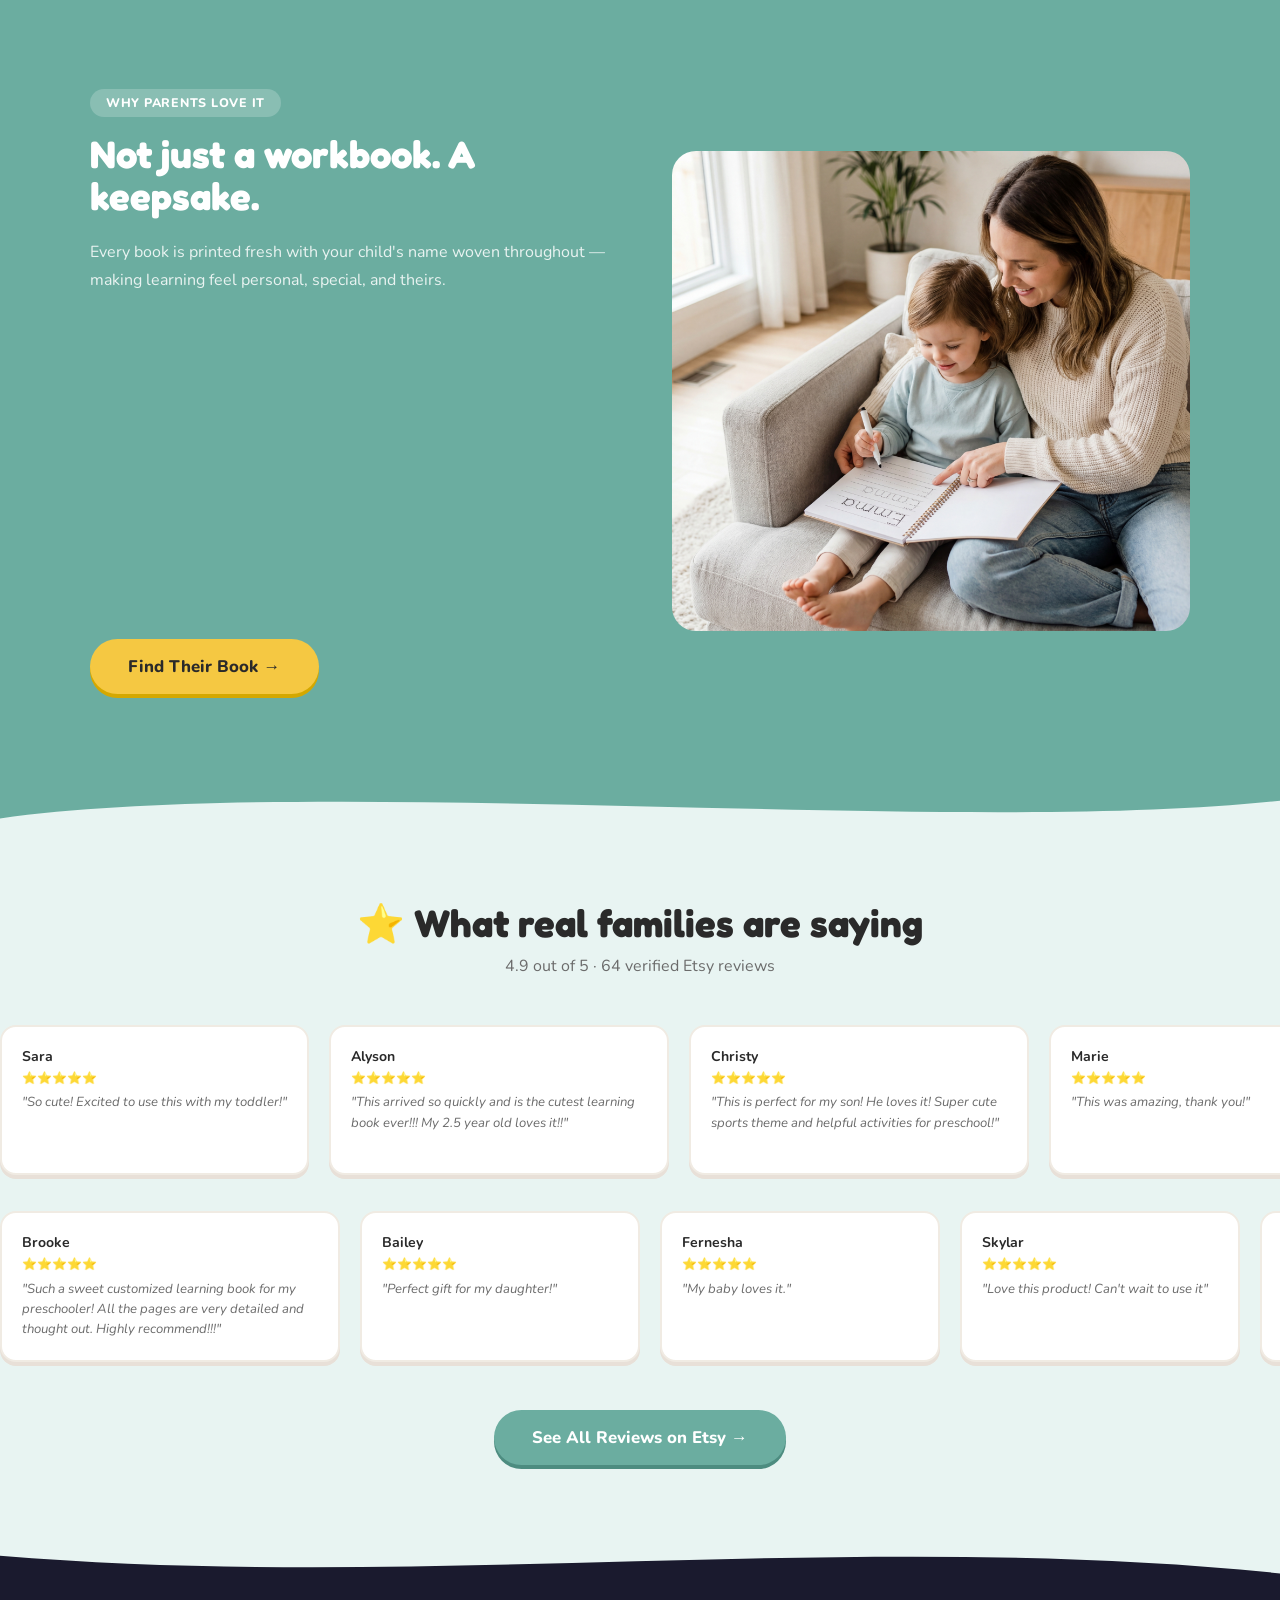
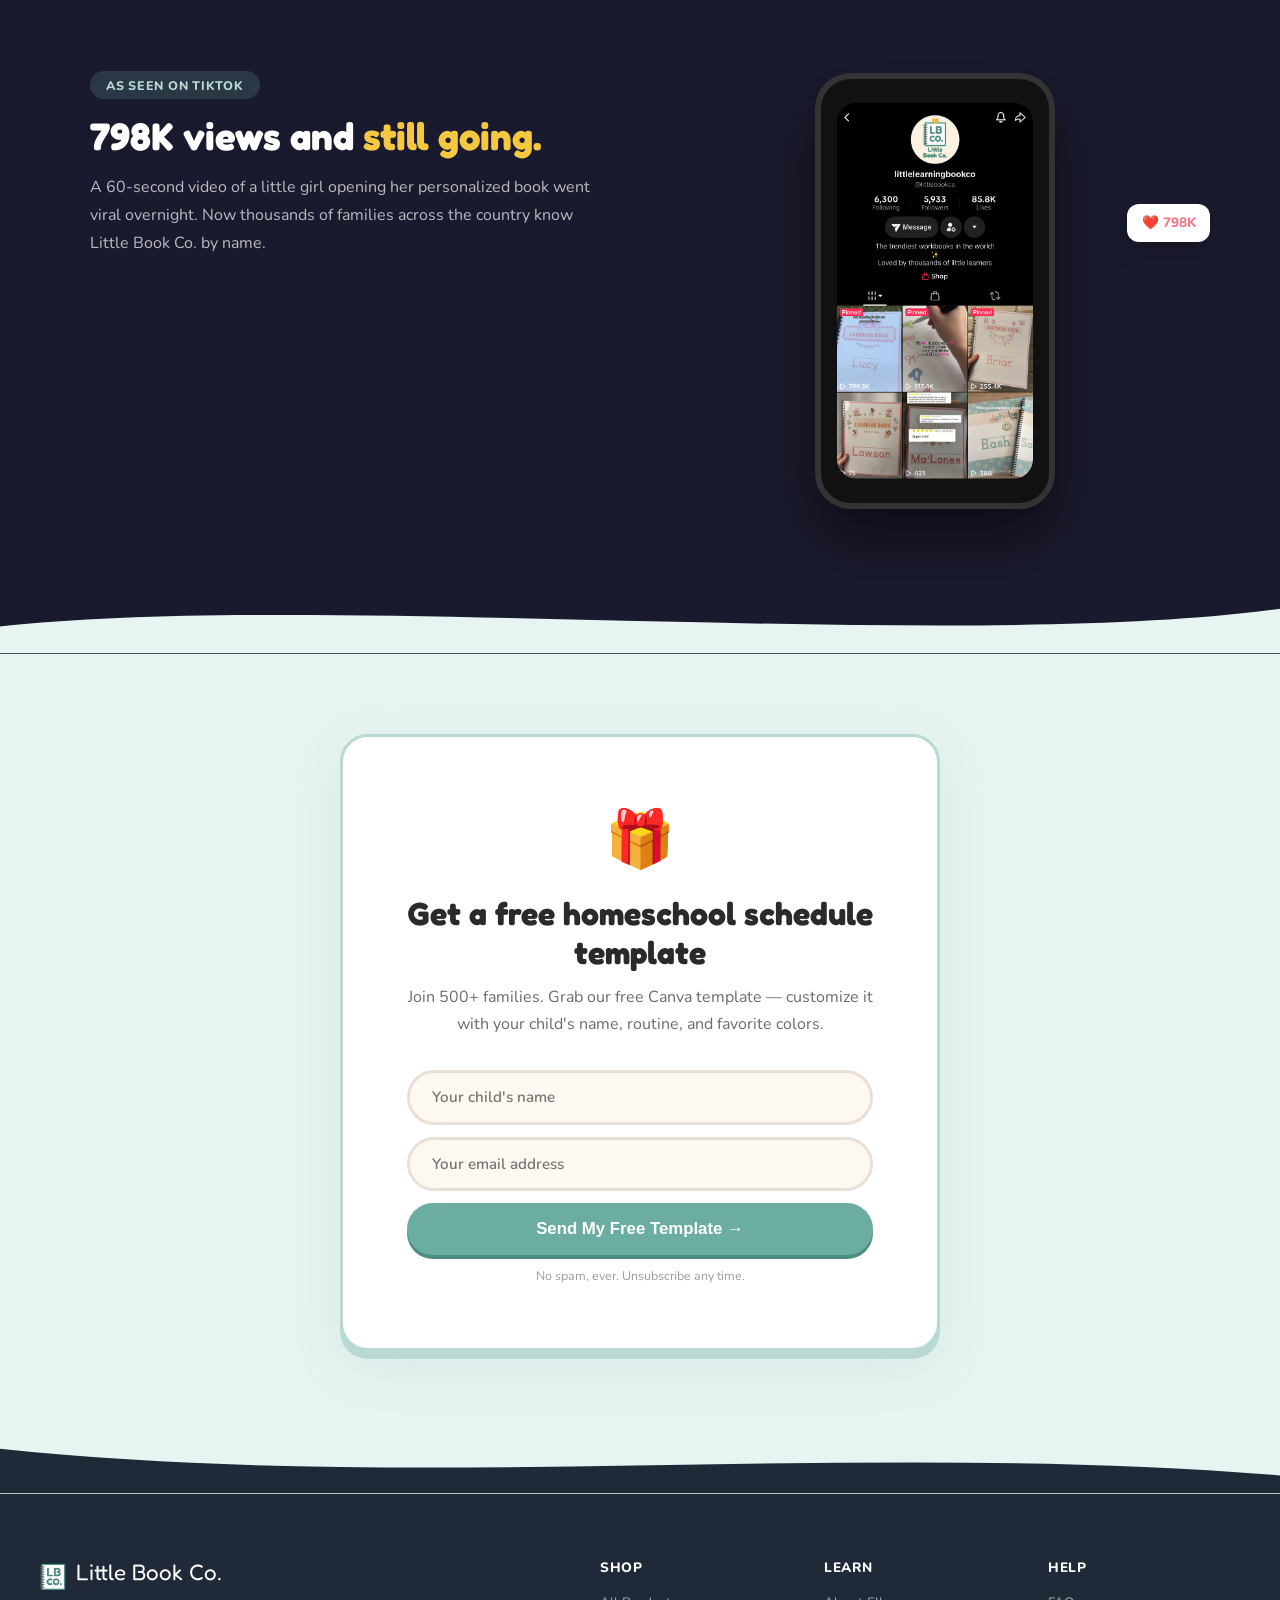
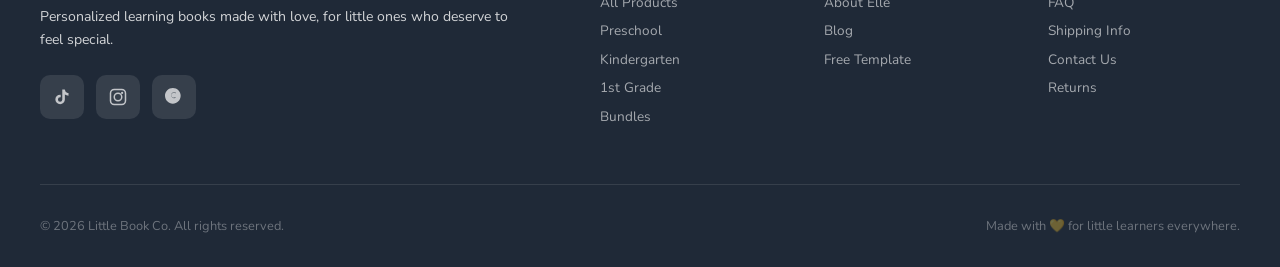
==== commit f67d9242: "add trust signals under CTAs, gold free template button, low stock tag, spacing fix - trust micro-co" ====
--- a/index.html
+++ b/index.html
@@ -310,7 +310,7 @@
 .pc-body h3 { font-family: 'Fredoka One', cursive; font-size: 1.1rem; margin-bottom: .4rem; }
 .pc-body p { font-size: .84rem; color: var(--text-light); line-height: 1.5; margin-bottom: .9rem; }
 .pc-price { font-family: 'Fredoka One', cursive; font-size: 1.2rem; color: var(--teal-dark); margin-bottom: .75rem; }
-.products-cta { text-align: center; }
+.products-cta { text-align: center; margin-top: 2.5rem; }
 
 /* ===== COLOR BLOCK SECTION ===== */
 .color-block { padding: 5rem 2.5rem; position: relative; }
@@ -514,7 +514,7 @@
       <p>Reusable dry-erase workbooks personalized with your little one's name — activities they'll actually want to do, again and again.</p>
       <div class="hero-btns">
         <a href="shop.html" class="btn-primary lg">Shop the Collection →</a>
-        <a href="freebie.html" class="btn-ghost">Free Template 🎁</a>
+        <a href="freebie.html" class="btn-primary yellow">Free Template 🎁</a>
       </div>
       <div class="hero-trust">
         <div class="trust-item">✓ Ships in 3–5 days</div>
@@ -657,6 +657,7 @@
           <p>19 dry-erase pages — name tracing, feelings, shapes, letters, counting & more.</p>
           <div class="pc-price">$29.70</div>
           <a href="shop.html" class="btn-primary sm">Customize →</a>
+          <div style="font-size:.72rem;color:var(--text-light);margin-top:.5rem;text-align:center;">✓ Free markers included · Ships in 3–5 days</div>
         </div>
       </div>
       <div class="product-card reveal">
@@ -669,6 +670,7 @@
           <p>20 dry-erase pages — sight words, decodable words, addition, subtraction & more.</p>
           <div class="pc-price">$29.70</div>
           <a href="shop.html" class="btn-primary sm" style="background:var(--rose);box-shadow:0 3px 0 var(--rose-dark);">Customize →</a>
+          <div style="font-size:.72rem;color:var(--text-light);margin-top:.5rem;text-align:center;">✓ Free markers included · Ships in 3–5 days</div>
         </div>
       </div>
       <div class="product-card reveal">
@@ -676,11 +678,12 @@
           <img src="Images/product-preschool-book-set/product-preschool-book-set-1.png" alt="4-Book Preschool Set" style="width:100%;height:100%;object-fit:cover;border-radius:16px 16px 0 0;">
         </div>
         <div class="pc-body">
-          <div class="pc-tag gold">Most Popular</div>
+          <div class="pc-tag gold">Most Popular · Low Stock</div>
           <h3>4-Book Preschool Set — Bows</h3>
           <p>Learning + Name + Alphabet + Numbers Book. Free shipping.</p>
           <div class="pc-price">$99.00</div>
           <a href="shop.html" class="btn-primary sm yellow">Shop Bundle →</a>
+          <div style="font-size:.72rem;color:var(--text-light);margin-top:.5rem;text-align:center;">✓ 4 markers included · Free shipping</div>
         </div>
       </div>
     </div>
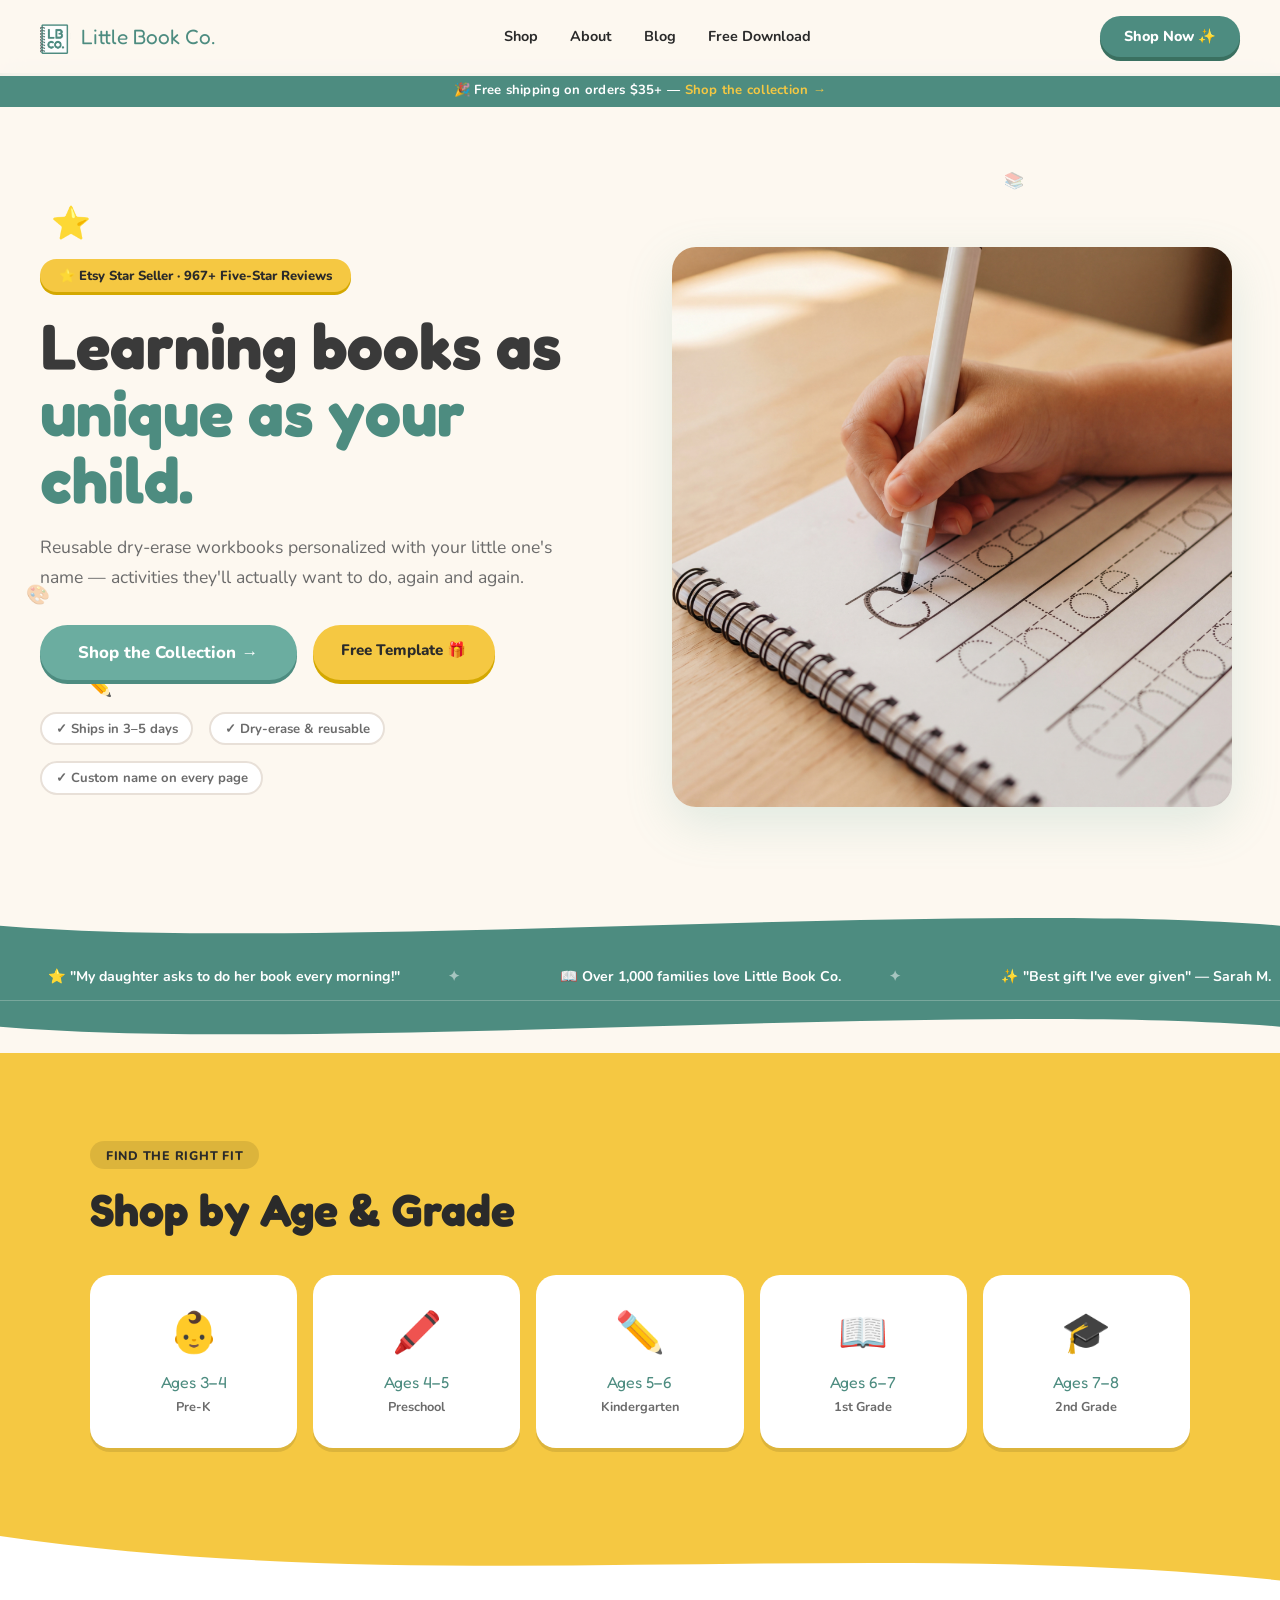
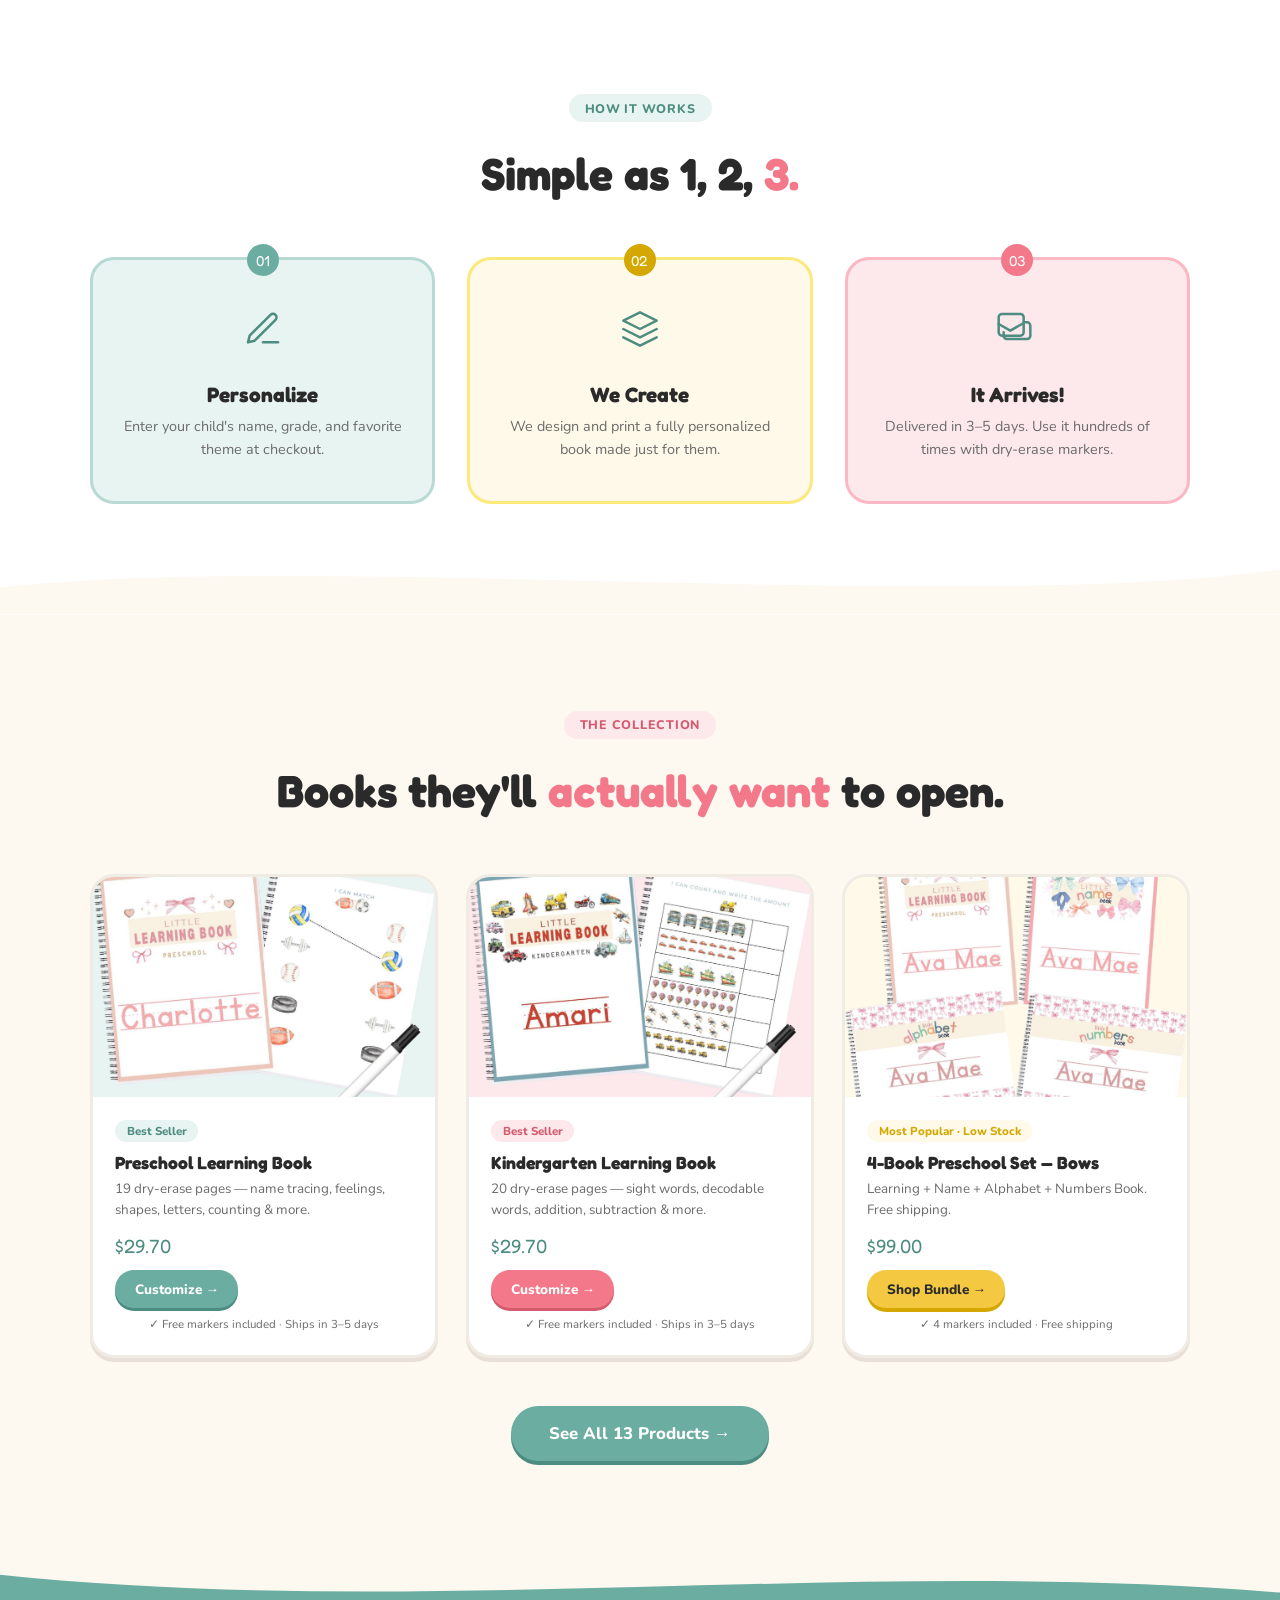
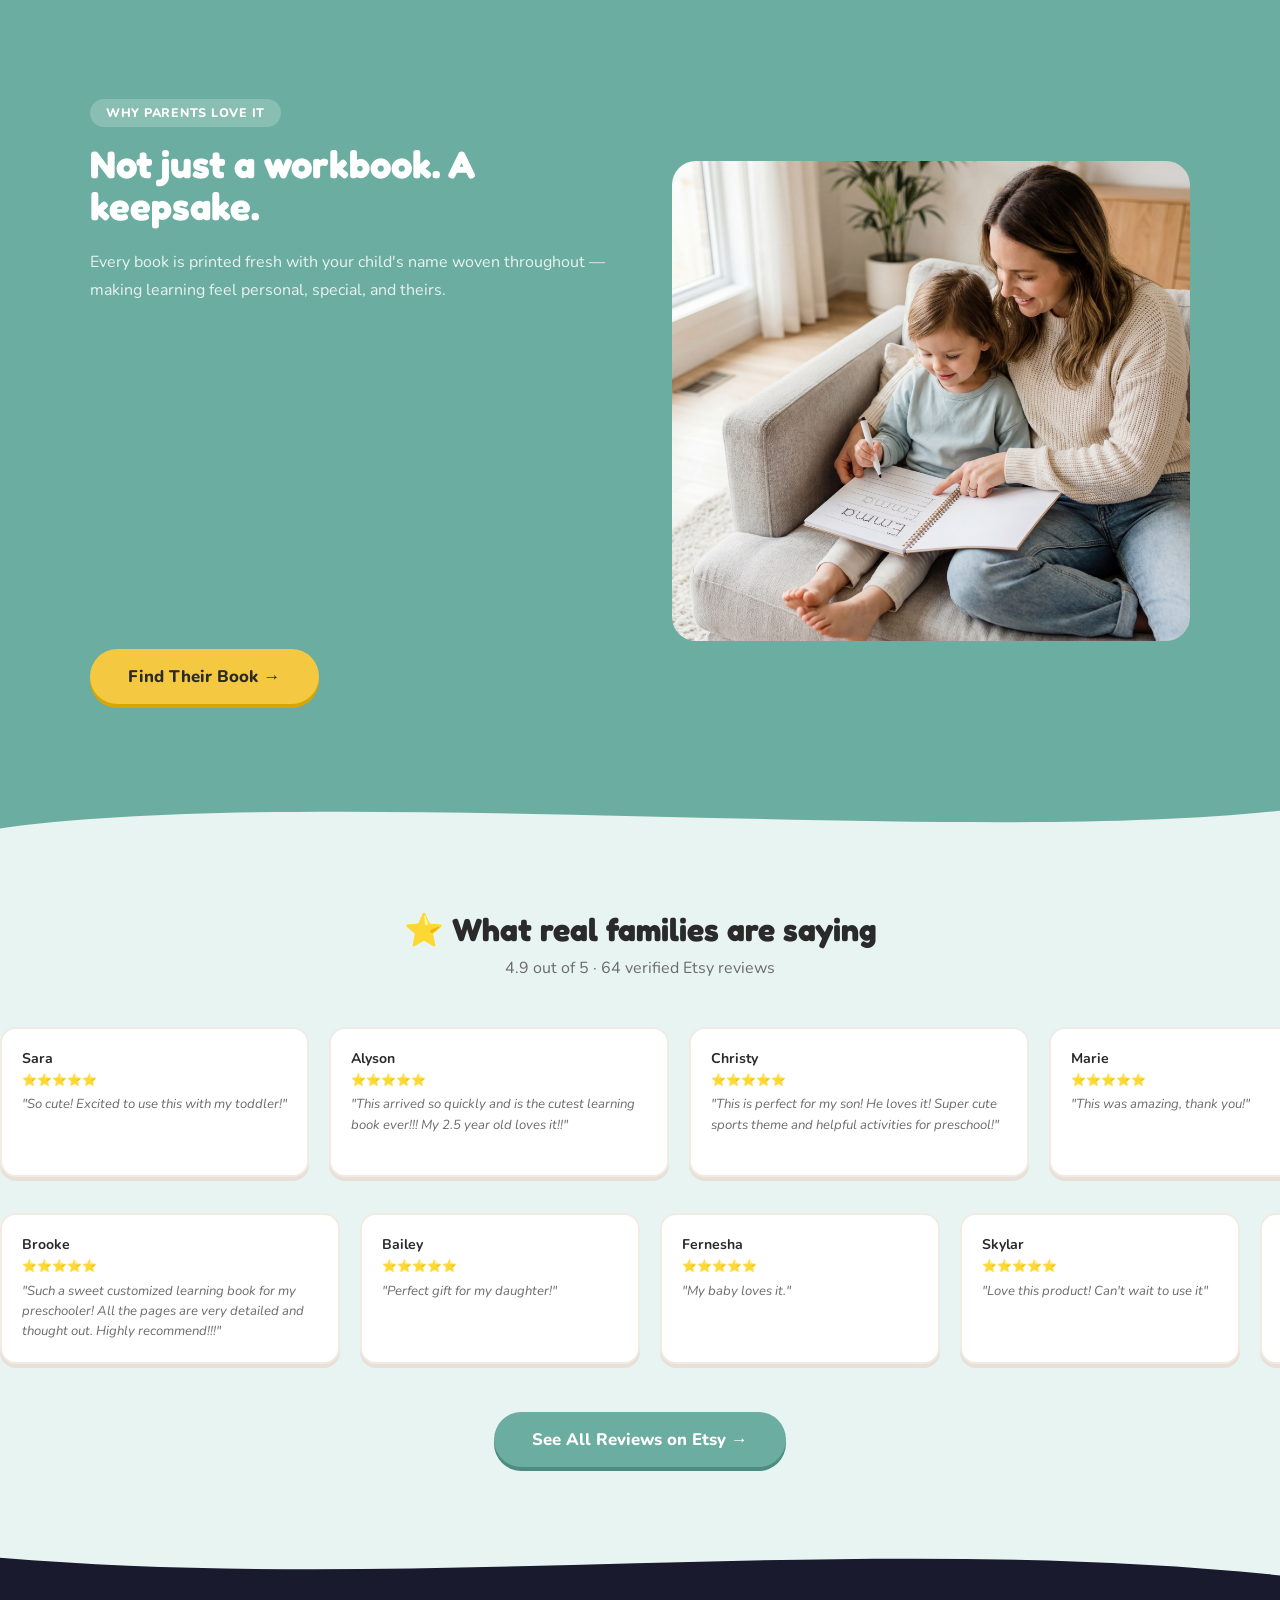
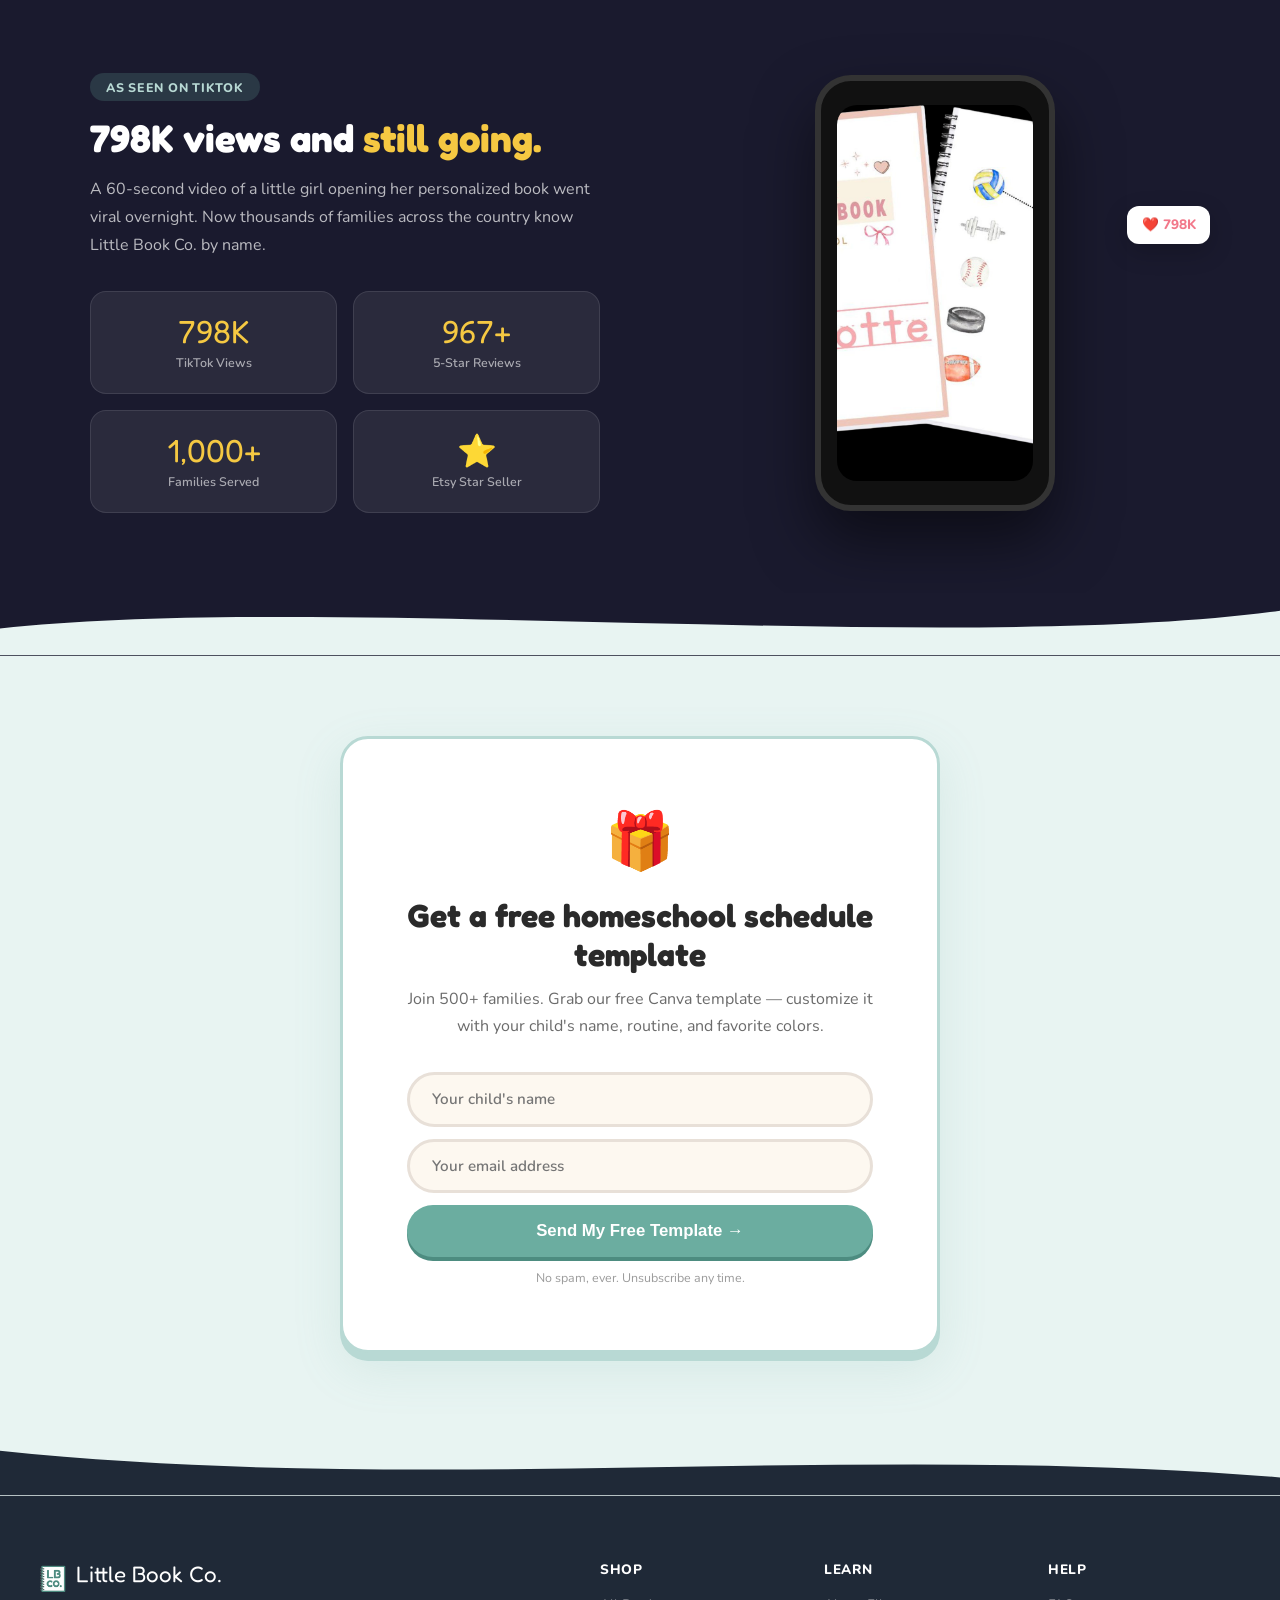
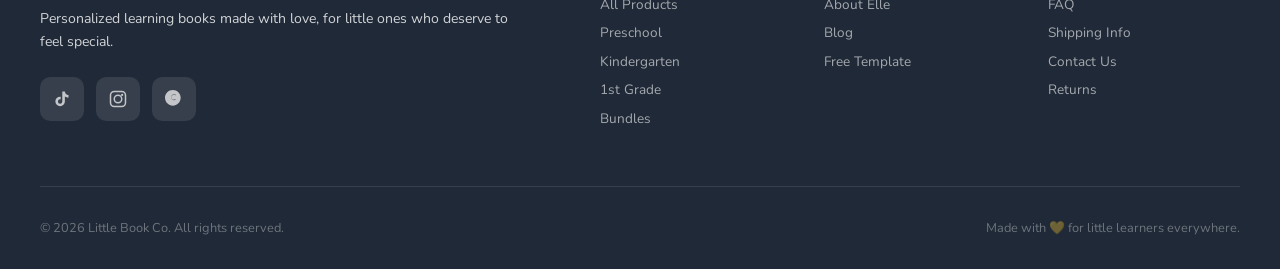
==== commit 2cde373e: "fix 5 visual/design issues: age emojis, SVG icons, image heights, review heading, phone content - ag" ====
--- a/index.html
+++ b/index.html
@@ -287,7 +287,7 @@
 }
 .product-card:hover { transform: translateY(-6px); box-shadow: 0 10px 0 #e8e0d8; border-color: var(--teal-light); }
 .pc-img {
-  height: 210px; display: flex; align-items: center; justify-content: center;
+  height: 220px; display: flex; align-items: center; justify-content: center;
   position: relative; overflow: hidden;
 }
 .pc-book {
@@ -567,22 +567,22 @@
     <h2>Shop by Age & Grade</h2>
     <div class="age-tiles">
       <a href="shop.html" class="age-tile reveal">
-        <span class="age-tile-emoji">🌱</span>
+        <span class="age-tile-emoji">👶</span>
         <span class="age-tile-age">Ages 3–4</span>
         <span class="age-tile-label">Pre-K</span>
       </a>
       <a href="shop.html" class="age-tile reveal">
-        <span class="age-tile-emoji">🌈</span>
+        <span class="age-tile-emoji">🖍️</span>
         <span class="age-tile-age">Ages 4–5</span>
         <span class="age-tile-label">Preschool</span>
       </a>
       <a href="shop.html" class="age-tile reveal">
-        <span class="age-tile-emoji">⭐</span>
+        <span class="age-tile-emoji">✏️</span>
         <span class="age-tile-age">Ages 5–6</span>
         <span class="age-tile-label">Kindergarten</span>
       </a>
       <a href="shop.html" class="age-tile reveal">
-        <span class="age-tile-emoji">📚</span>
+        <span class="age-tile-emoji">📖</span>
         <span class="age-tile-age">Ages 6–7</span>
         <span class="age-tile-label">1st Grade</span>
       </a>
@@ -612,19 +612,19 @@
     <div class="steps-grid">
       <div class="step-card reveal">
         <div class="step-num">01</div>
-        <span class="step-icon">✏️</span>
+        <span class="step-icon"><svg width="40" height="40" viewBox="0 0 24 24" fill="none" stroke="var(--teal-dark)" stroke-width="1.5" stroke-linecap="round" stroke-linejoin="round"><path d="M12 20h9"/><path d="M16.5 3.5a2.121 2.121 0 0 1 3 3L7 19l-4 1 1-4L16.5 3.5z"/></svg></span>
         <h3>Personalize</h3>
         <p>Enter your child's name, grade, and favorite theme at checkout.</p>
       </div>
       <div class="step-card reveal">
         <div class="step-num">02</div>
-        <span class="step-icon">🎨</span>
+        <span class="step-icon"><svg width="40" height="40" viewBox="0 0 24 24" fill="none" stroke="var(--teal-dark)" stroke-width="1.5" stroke-linecap="round" stroke-linejoin="round"><path d="M12 2L2 7l10 5 10-5-10-5z"/><path d="M2 17l10 5 10-5"/><path d="M2 12l10 5 10-5"/></svg></span>
         <h3>We Create</h3>
         <p>We design and print a fully personalized book made just for them.</p>
       </div>
       <div class="step-card reveal">
         <div class="step-num">03</div>
-        <span class="step-icon">📬</span>
+        <span class="step-icon"><svg width="40" height="40" viewBox="0 0 24 24" fill="none" stroke="var(--teal-dark)" stroke-width="1.5" stroke-linecap="round" stroke-linejoin="round"><rect x="1" y="3" width="15" height="13" rx="2"/><path d="M16 8h2a2 2 0 0 1 2 2v6a2 2 0 0 1-2 2H6a2 2 0 0 1-2-2v-2"/><path d="M1 9l7 4 7-4"/></svg></span>
         <h3>It Arrives!</h3>
         <p>Delivered in 3–5 days. Use it hundreds of times with dry-erase markers.</p>
       </div>
@@ -731,7 +731,7 @@
 <!-- REVIEWS MARQUEE -->
 <section class="reviews-marquee-section" style="background:var(--teal-pale);padding:4rem 0;overflow:hidden;">
   <div style="text-align:center;margin-bottom:2.5rem;padding:0 2rem;">
-    <h2 style="font-family:'Fredoka One',cursive;font-size:clamp(1.8rem,3vw,2.8rem);margin-bottom:.5rem;">⭐ What real families are saying</h2>
+    <h2 style="font-family:'Fredoka One',cursive;font-size:clamp(1.5rem,2.5vw,2.2rem);margin-bottom:.5rem;">⭐ What real families are saying</h2>
     <p style="font-size:1rem;color:var(--text-light);">4.9 out of 5 · 64 verified Etsy reviews</p>
   </div>
   <style>
@@ -905,7 +905,7 @@
     <div style="position:relative;display:flex;justify-content:center;">
       <div class="phone-mockup">
         <div class="phone-screen" style="padding:0;overflow:hidden;background:#000;">
-          <img src="iphone-LBC.jpg" alt="Little Book Co. on TikTok" style="width:100%;height:100%;object-fit:cover;">
+          <img src="Images/product-preschool-learning/product-preschool-learning-1.png" alt="Little Book Co. product" style="width:100%;height:100%;object-fit:cover;">
         </div>
       </div>
       <div class="like-badge">❤️ 798K</div>
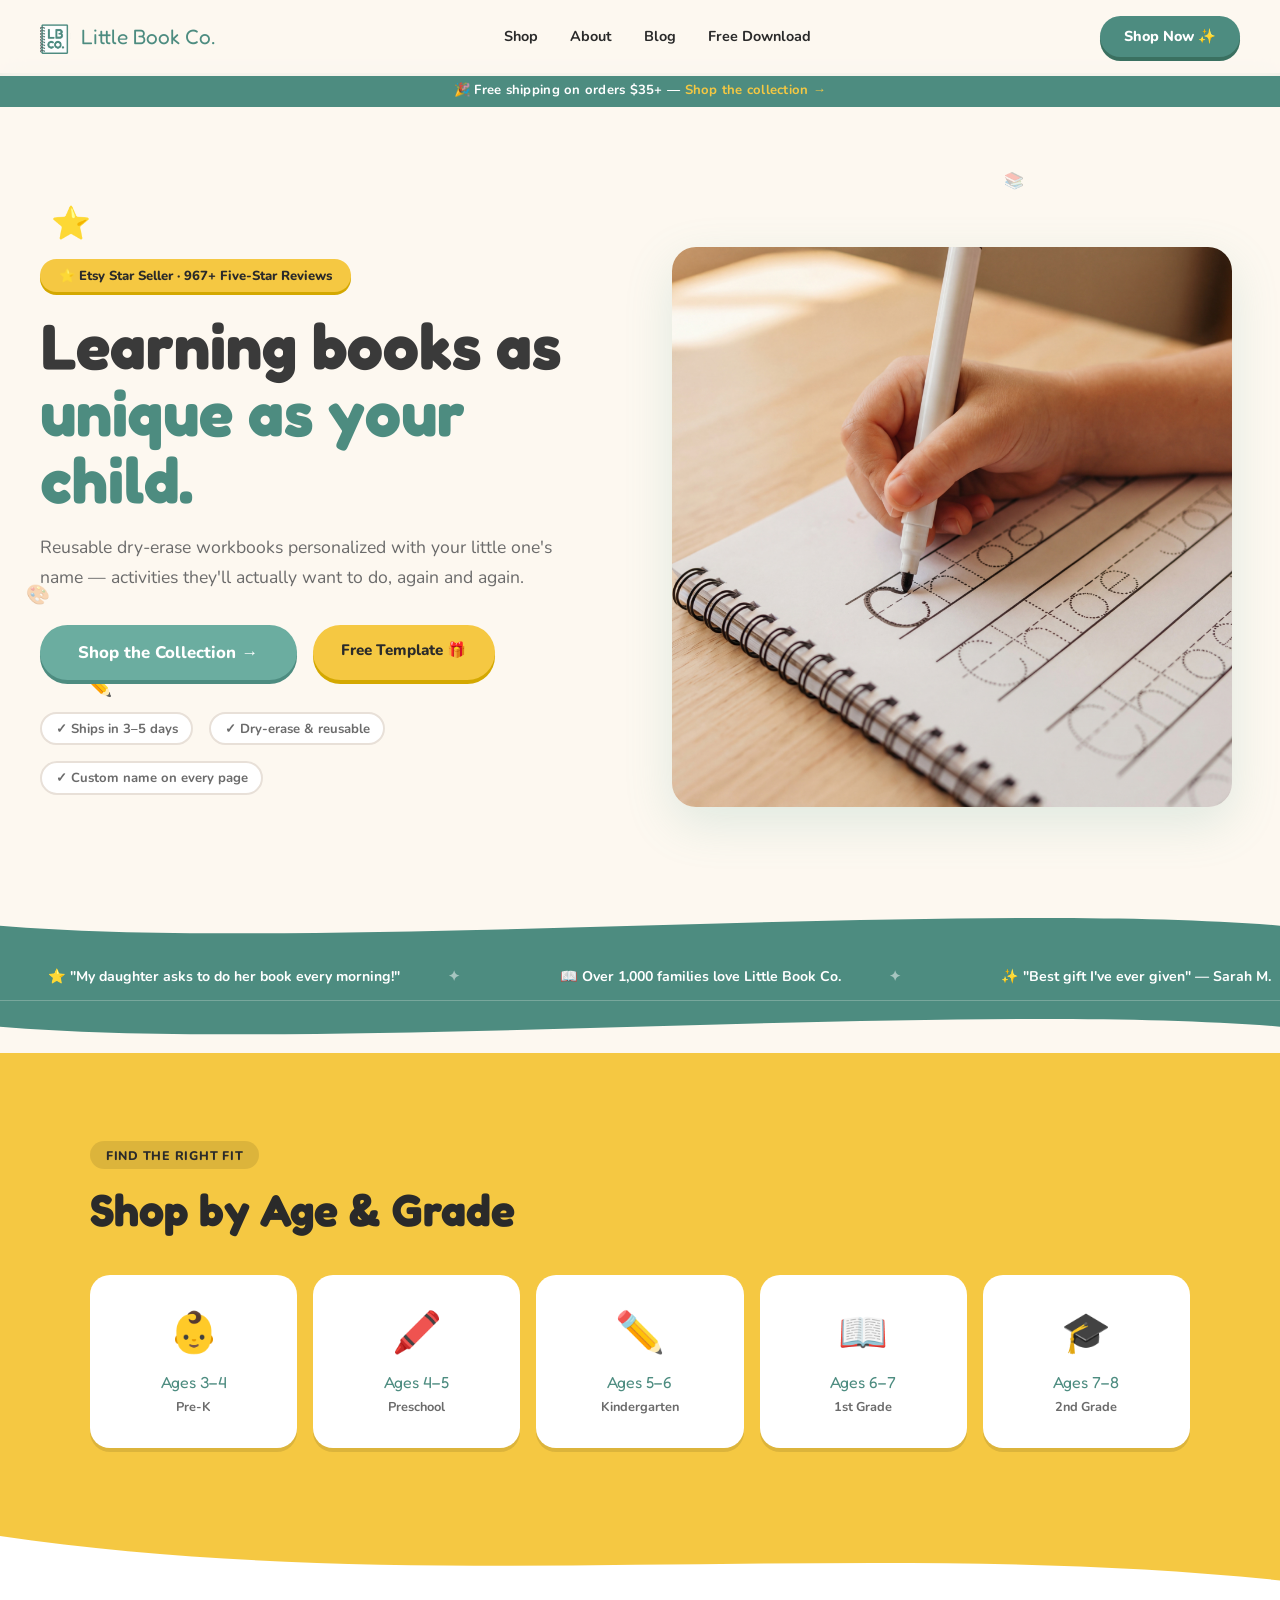
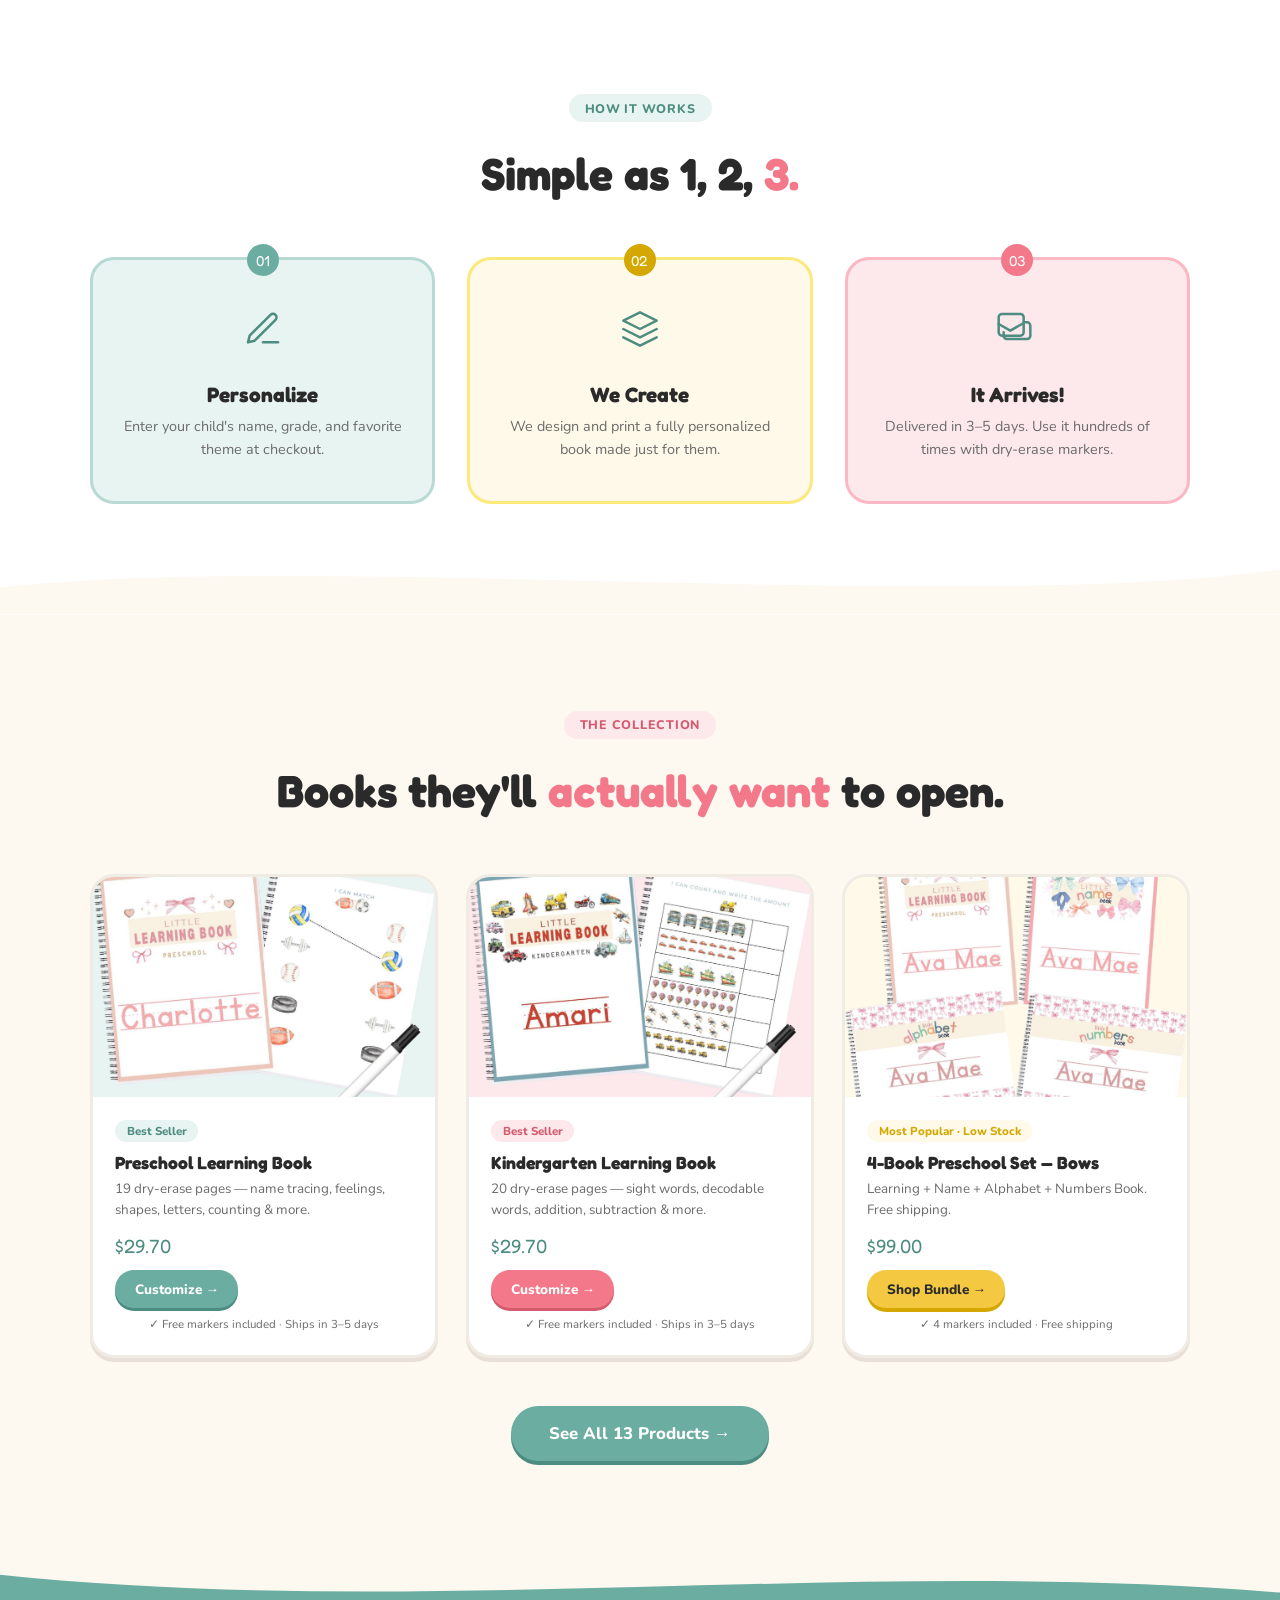
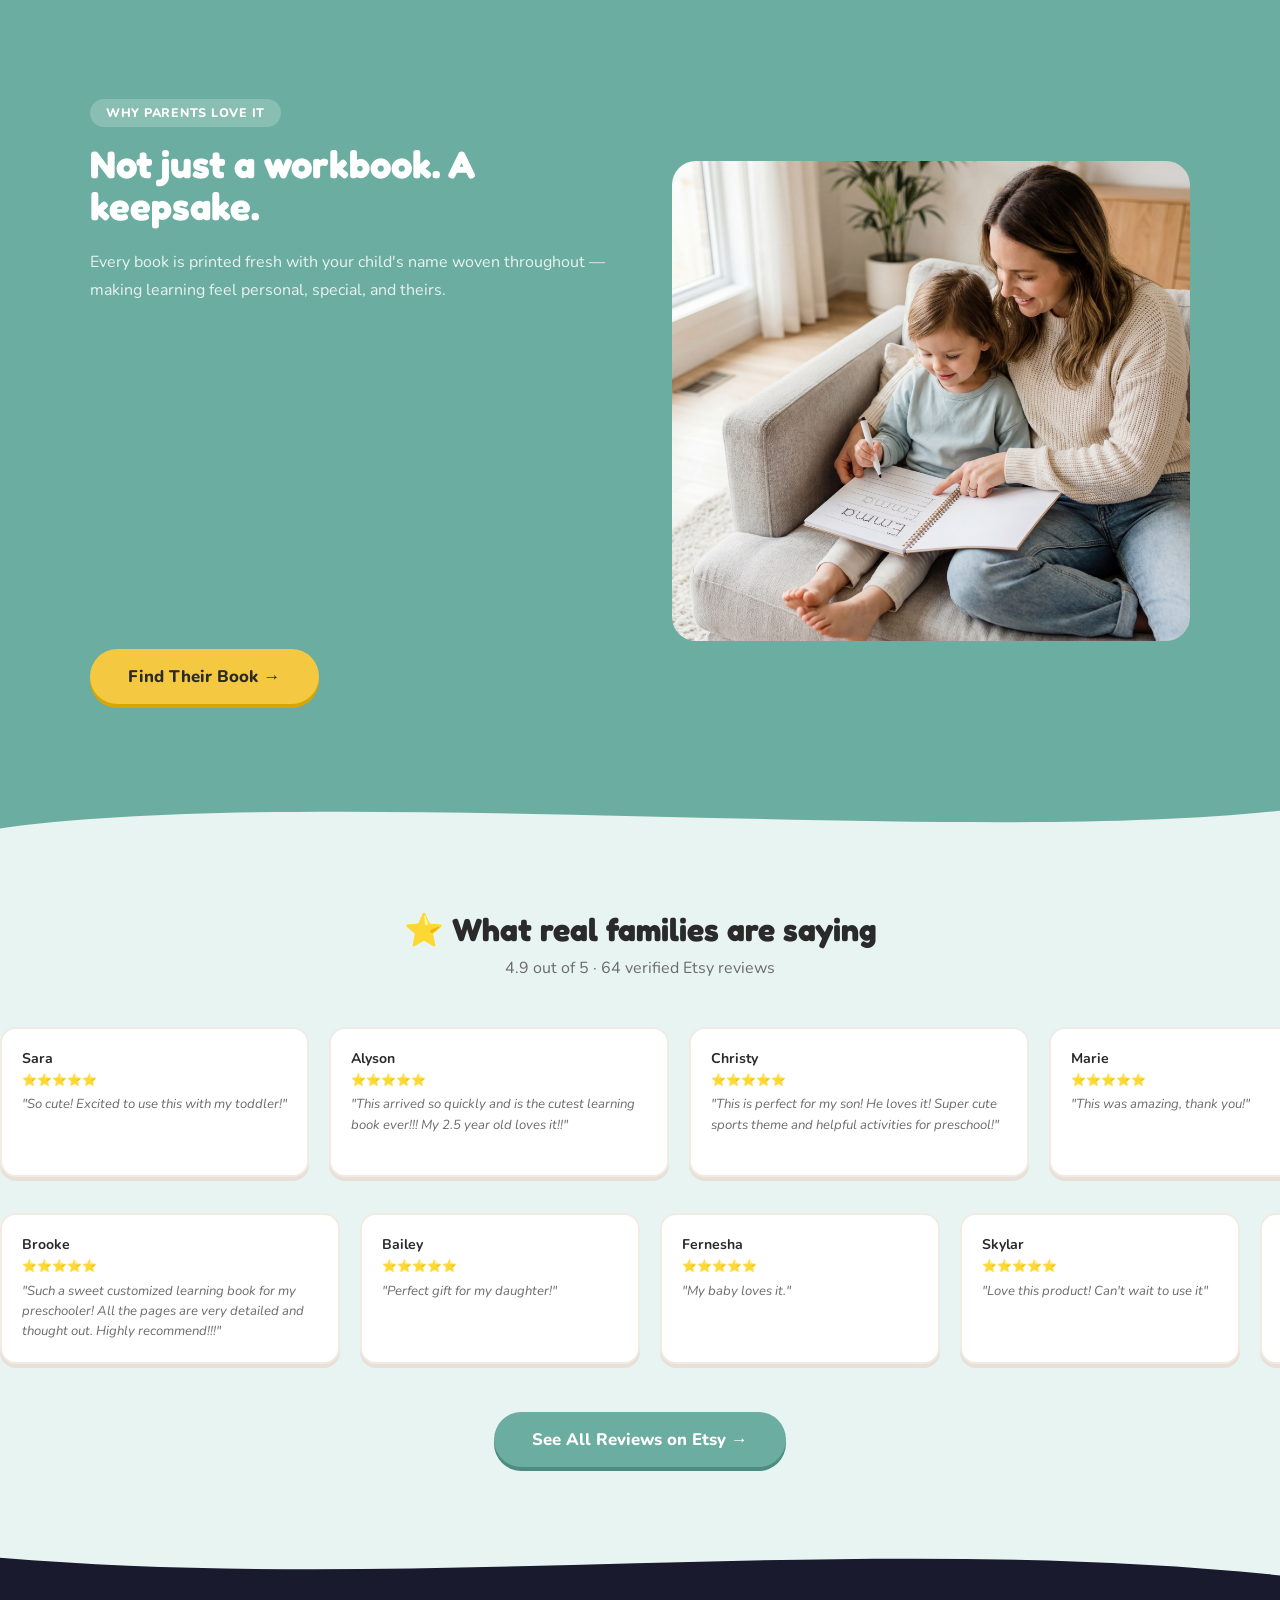
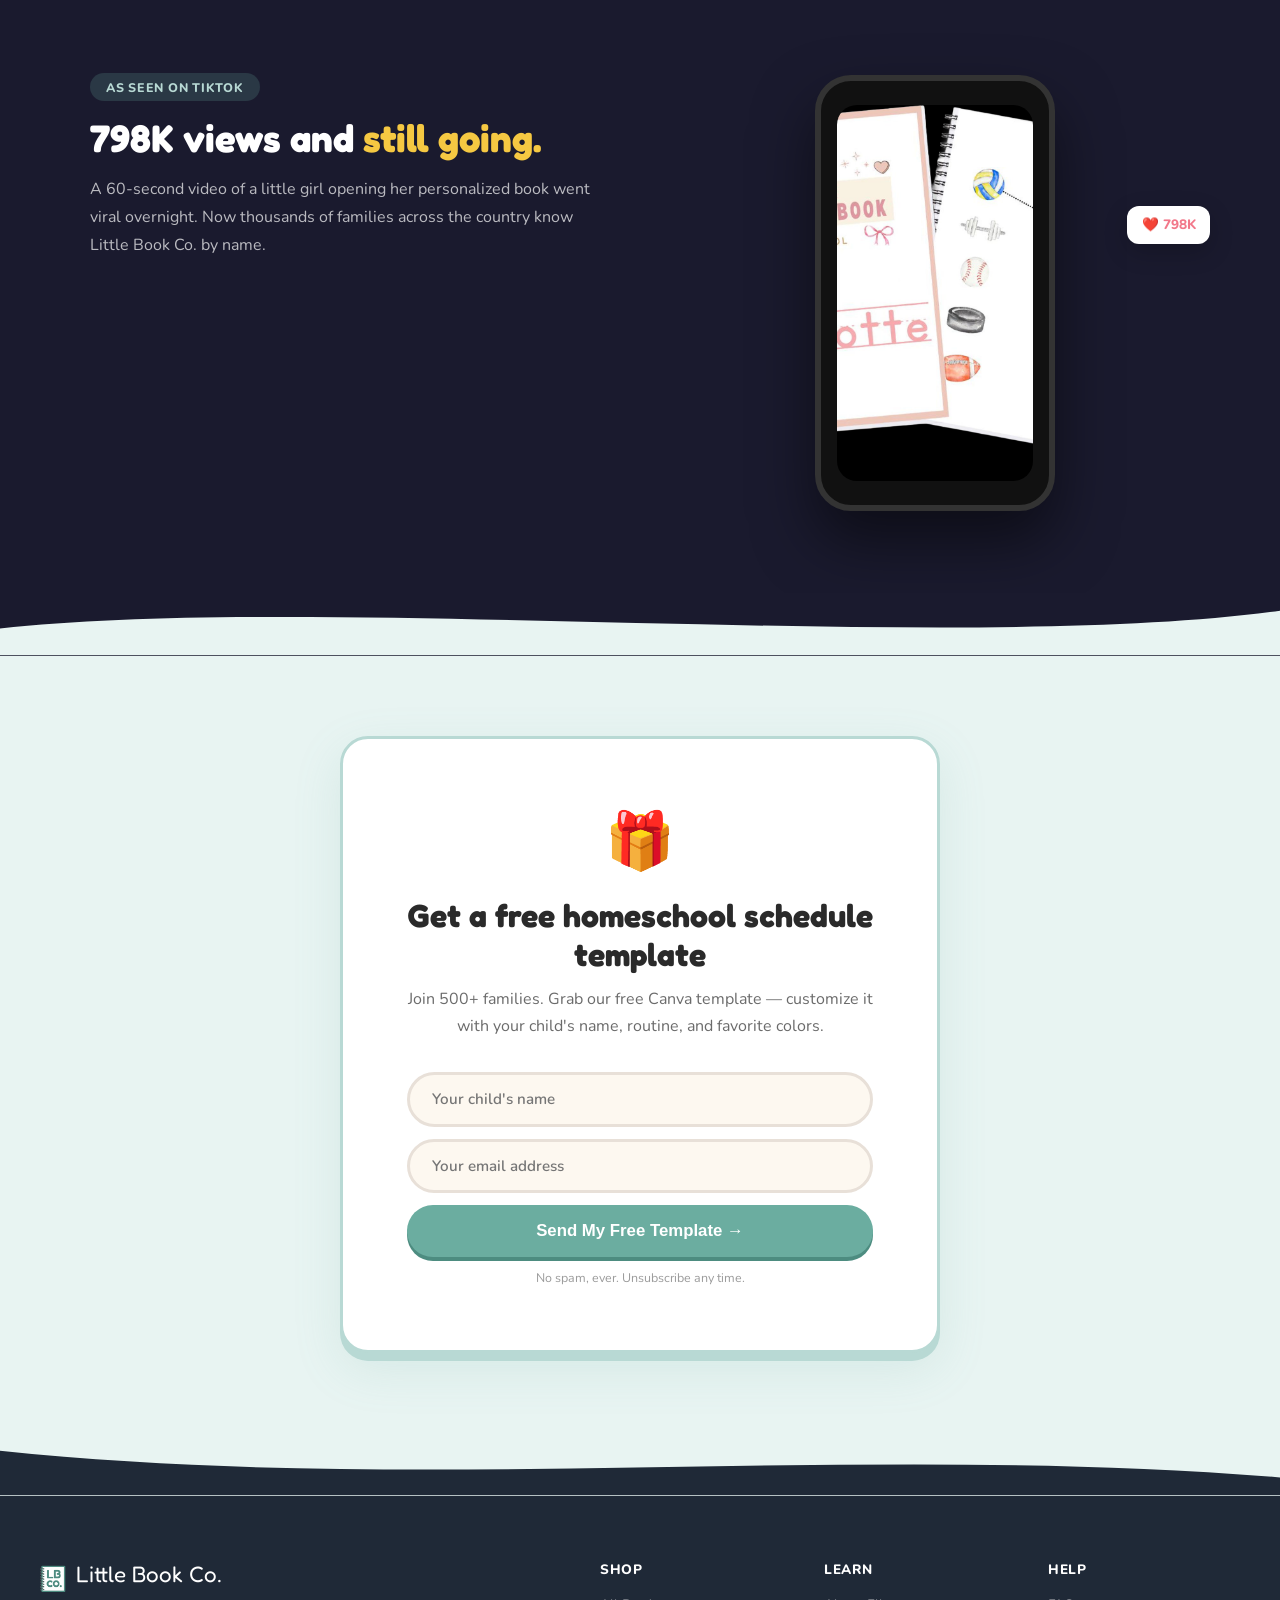
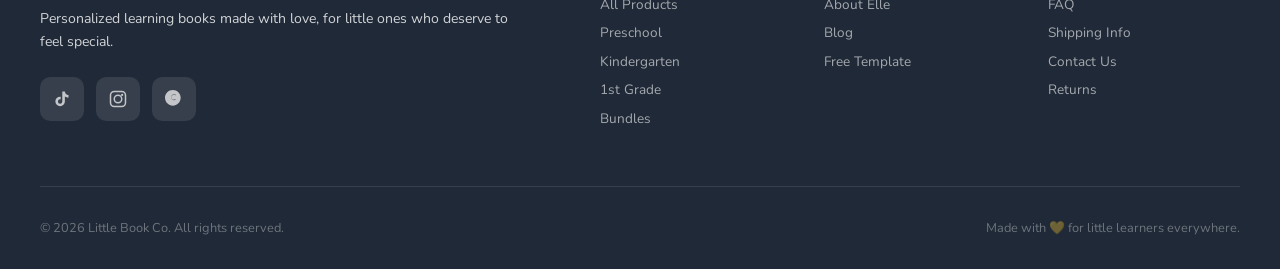
==== commit c33a99ed: "fix 3 mobile issues: hide hero image, pad age tiles, slow ticker/marquee - hero image hidden on mobi" ====
--- a/index.html
+++ b/index.html
@@ -456,7 +456,10 @@
   #reviewsGrid { grid-template-columns: repeat(2, 1fr) !important; }
 }
 @media (max-width: 600px) {
+  .hero-visual { display: none; }
+  .hero-inner { gap: 1.5rem; }
   .age-tiles { grid-template-columns: repeat(2, 1fr); }
+  .age-tile { padding: 1.5rem 1rem; }
   .age-tile-emoji { font-size: 2.8rem; }
   .age-tile-label { font-size: .85rem; }
   .products-grid { grid-template-columns: 1fr; }
@@ -465,6 +468,8 @@
   .nav { padding: 1rem 1.25rem; }
   .viral-stats { grid-template-columns: 1fr 1fr; }
   #reviewsGrid { grid-template-columns: 1fr !important; }
+  .ticker { animation-duration: 20s; }
+  .marquee-row.scroll-left, .marquee-row.scroll-right { animation-duration: 50s; }
 }
 </style>
 </head>
